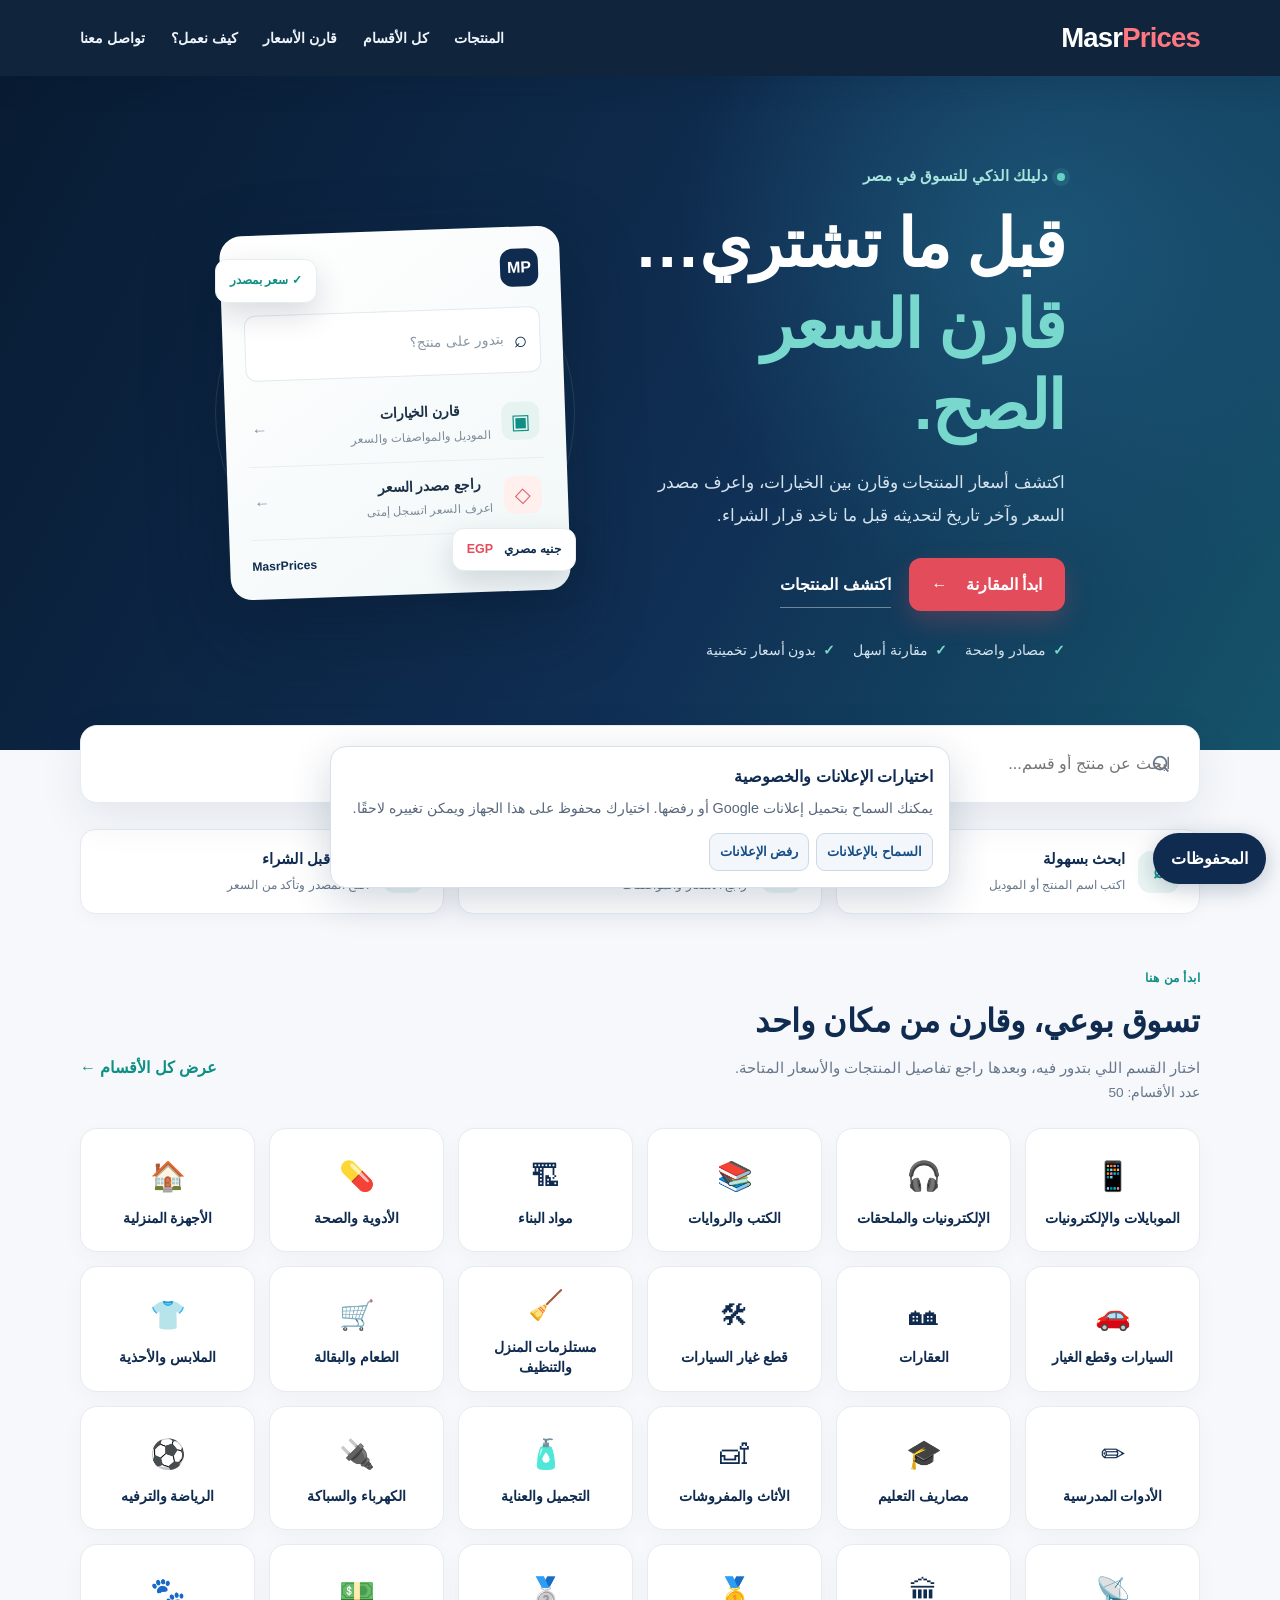
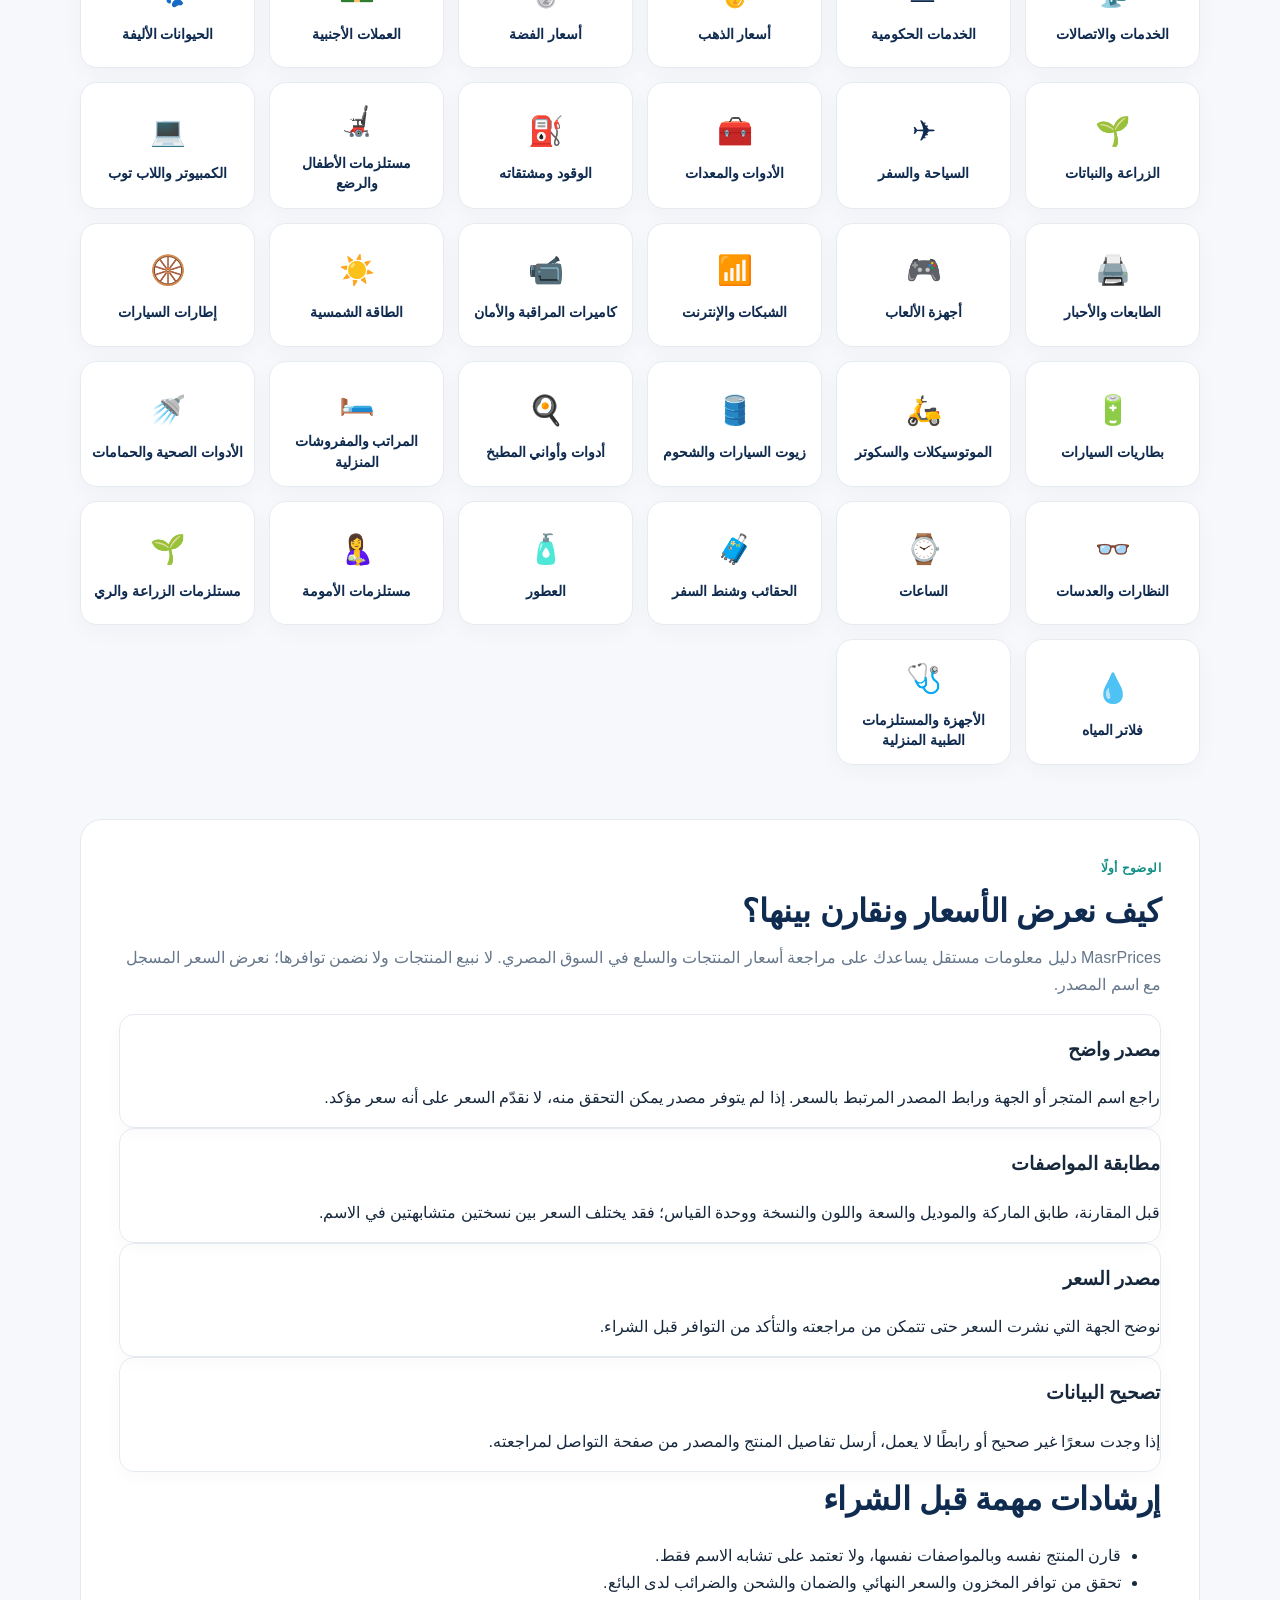
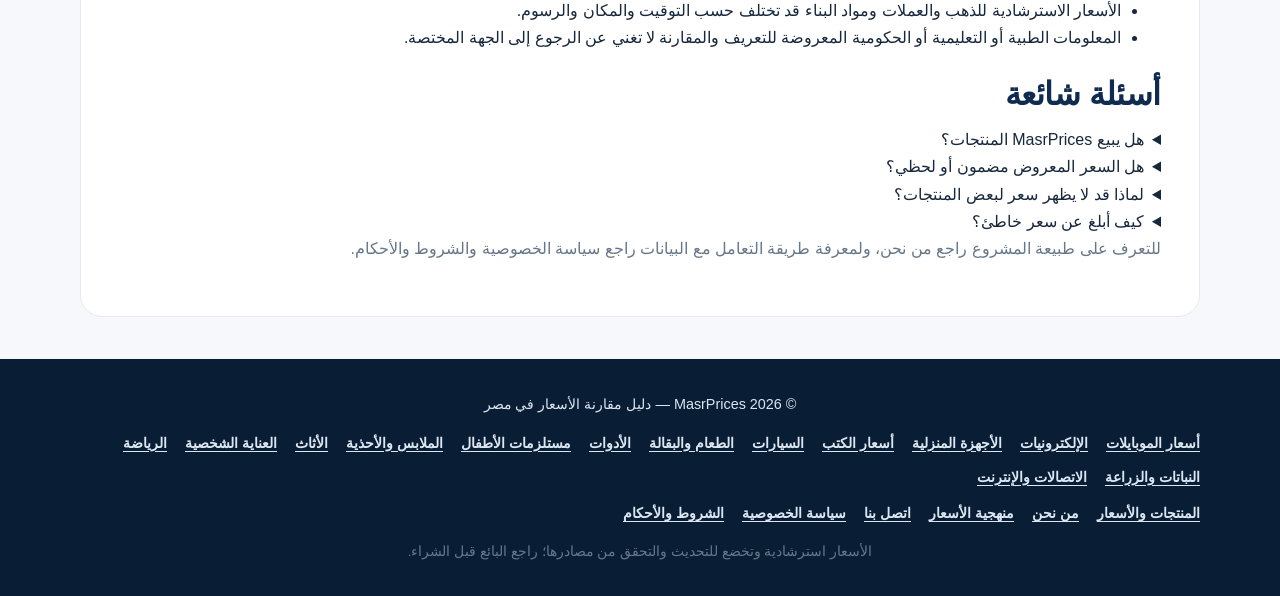
==== index.html @ ca615edb "Refresh MasrPrices homepage for product discovery and comparison" ====
<!DOCTYPE html>
<html lang="ar" dir="rtl">
<head>
  <meta charset="UTF-8">
<meta name="google-site-verification" content="B9guPI1phg8_gU8JW4ay9tpEDoH2y0Zl-VqjunvfzlI" />
  <meta name="google-site-verification" content="VyGxe58Mkri2nM6Zc0CMWuu6YwMNJ0DJ_3fz5q0rb7k" />
  <meta name="viewport" content="width=device-width, initial-scale=1.0">
  <meta name="google-adsense-account" content="ca-pub-7745184141725915">
  <meta name="theme-color" content="#102b50">
  <meta name="description" content="قارن أسعار المنتجات في مصر: الموبايلات والإلكترونيات والأجهزة المنزلية ومواد البناء والكتب والسلع. راجع السعر المسجل ومصدره وتاريخ تحديثه في MasrPrices.">
  <meta name="robots" content="index,follow,max-image-preview:large,max-snippet:-1,max-video-preview:-1">
  <meta name="application-name" content="MasrPrices">
  <meta name="twitter:card" content="summary_large_image">
  <meta property="og:type" content="website">
  <meta property="og:title" content="أسعار المنتجات في مصر ومقارنة الأسعار | MasrPrices">
  <meta property="og:description" content="قارن أسعار الموبايلات والأجهزة والسلع في مصر، وراجع مصادر الأسعار وتاريخ تحديثها.">
  <meta property="og:url" content="https://masrprices.pages.dev/">
  <meta property="og:site_name" content="MasrPrices">
  <meta property="og:image" content="https://masrprices.pages.dev/assets/social-preview.svg">
  <meta property="og:image:width" content="1200">
  <meta property="og:image:height" content="630">
  <meta property="og:image:alt" content="MasrPrices - قارن الأسعار في مصر">
  <meta name="twitter:image" content="https://masrprices.pages.dev/assets/social-preview.svg">
  <link rel="canonical" href="https://masrprices.pages.dev/">
  <title>أسعار المنتجات في مصر ومقارنة الأسعار | MasrPrices</title>
  <link rel="icon" type="image/svg+xml" href="/assets/icon.svg">
  <link rel="stylesheet" href="styles.css?v=global-currency-7">
  <link rel="manifest" href="manifest.webmanifest">
  <script type="application/ld+json">{"@context":"https://schema.org","@type":"Organization","name":"MasrPrices","url":"https://masrprices.pages.dev/","logo":"https://masrprices.pages.dev/assets/icon.svg","description":"دليل مصري مستقل لمقارنة أسعار المنتجات والسلع مع عرض مصادر الأسعار.","email":"kerolesmalak780@gmail.com","contactPoint":{"@type":"ContactPoint","contactType":"customer support","url":"https://masrprices.pages.dev/contact.html","availableLanguage":["Arabic"]}}</script>
  <script type="application/ld+json">{"@context":"https://schema.org","@type":"WebSite","name":"MasrPrices","url":"https://masrprices.pages.dev/","inLanguage":"ar-EG"}</script>

  <script type="application/ld+json">{"@context":"https://schema.org","@type":"FAQPage","mainEntity":[{"@type":"Question","name":"هل يبيع MasrPrices المنتجات؟","acceptedAnswer":{"@type":"Answer","text":"لا. MasrPrices دليل مقارنة معلوماتي مستقل، والشراء يتم لدى المتجر أو الجهة الخارجية."}},{"@type":"Question","name":"هل السعر المعروض مضمون أو لحظي؟","acceptedAnswer":{"@type":"Answer","text":"لا. السعر يعكس آخر بيانات مسجلة لدينا وقد يتغير أو ينفد المخزون؛ راجع المصدر وتأكد من البائع قبل الدفع."}},{"@type":"Question","name":"لماذا قد لا يظهر سعر لبعض المنتجات؟","acceptedAnswer":{"@type":"Answer","text":"لا نضع سعرًا تخمينيًا. قد لا يظهر السعر إذا لم يتوفر مصدر مناسب أو لم نستطع مطابقة الموديل والمواصفات بصورة موثوقة."}},{"@type":"Question","name":"كيف أبلغ عن سعر خاطئ؟","acceptedAnswer":{"@type":"Answer","text":"استخدم صفحة اتصل بنا وأرسل اسم المنتج والسعر الصحيح ورابط المصدر إن توفر."}}]}</script>
</head>
<body>
  <header class="site-header"><div class="container header-content"><a class="logo" href="/" aria-label="MasrPrices الرئيسية">Masr<span>Prices</span></a><nav aria-label="القائمة الرئيسية"><a href="/products/">المنتجات</a><a href="/catalog/">كل الأقسام</a><a href="#categories">قارن الأسعار</a><a href="#price-methodology">كيف نعمل؟</a><a href="contact.html">تواصل معنا</a></nav></div></header>

  <main>
    <section class="hero"><div class="container hero-layout"><div class="hero-copy"><p class="eyebrow"><span class="eyebrow-dot"></span> دليلك الذكي للتسوق في مصر</p><h1>قبل ما تشتري…<br><span>قارن السعر الصح.</span></h1><p>اكتشف أسعار المنتجات وقارن بين الخيارات، واعرف مصدر السعر وآخر تاريخ لتحديثه قبل ما تاخد قرار الشراء.</p><div class="hero-actions"><a class="primary-button" href="#categories">ابدأ المقارنة <span aria-hidden="true">←</span></a><a class="hero-secondary" href="/products/">اكتشف المنتجات</a></div><div class="hero-assurances"><span><i>✓</i> مصادر واضحة</span><span><i>✓</i> مقارنة أسهل</span><span><i>✓</i> بدون أسعار تخمينية</span></div></div><div class="hero-visual" aria-hidden="true"><div class="visual-orbit orbit-one"></div><div class="visual-orbit orbit-two"></div><div class="visual-main-card"><div class="visual-card-top"><span class="visual-mark">MP</span><span class="visual-live">دليل الأسعار</span></div><div class="visual-search-line"><span class="visual-search-icon">⌕</span><span>بتدور على منتج؟</span></div><div class="visual-product-row"><span class="visual-product-icon">▣</span><span><b>قارن الخيارات</b><small>الموديل والمواصفات والسعر</small></span><span class="visual-arrow">←</span></div><div class="visual-product-row"><span class="visual-product-icon alt">◇</span><span><b>راجع مصدر السعر</b><small>اعرف السعر اتسجل إمتى</small></span><span class="visual-arrow">←</span></div><div class="visual-foot"><span>قرار شراء أوضح</span><strong>MasrPrices</strong></div></div><div class="visual-floating floating-check">✓ سعر بمصدر</div><div class="visual-floating floating-egp">جنيه مصري <b>EGP</b></div></div></div></section>

    <section class="container search-section">
      <div class="search-control">
        <input id="searchInput" type="search" role="combobox" aria-autocomplete="list" aria-haspopup="listbox" aria-expanded="false" aria-controls="globalSearchResults" placeholder="ابحث عن منتج أو قسم..." aria-label="ابحث عن منتج أو قسم">
        <button id="clearSearch" type="button" hidden>مسح</button>
      </div>
    </section>

    <section class="container value-strip" aria-label="مميزات المقارنة"><article><span class="value-icon">⌕</span><div><strong>ابحث بسهولة</strong><small>اكتب اسم المنتج أو الموديل</small></div></article><article><span class="value-icon">⇄</span><div><strong>قارن بوضوح</strong><small>راجع الأسعار والمواصفات</small></div></article><article><span class="value-icon">↗</span><div><strong>تحقق قبل الشراء</strong><small>افتح المصدر وتأكد من السعر</small></div></article></section>

    <section class="container section" id="categories">
      <span id="markets" aria-hidden="true"></span>
      <div class="section-heading"><div><p class="section-kicker">ابدأ من هنا</p><h2>تسوق بوعي، وقارن من مكان واحد</h2><p>اختار القسم اللي بتدور فيه، وبعدها راجع تفاصيل المنتجات والأسعار المتاحة.</p></div><a class="text-link" href="/catalog/">عرض كل الأقسام ←</a></div>
      <p id="categoryCount" class="category-count" aria-live="polite"></p>
      <div class="category-grid" id="categoryGrid">
        <a class="category-card" href="#phoneCatalog" data-search="موبايلات إلكترونيات هواتف">&#x1F4F1; <strong>الموبايلات والإلكترونيات</strong></a>
        <a class="category-card" href="#electronicsCatalog" data-search="إلكترونيات ملحقات سماعات راوتر باور بانك كمبيوتر">&#x1F3A7; <strong>الإلكترونيات والملحقات</strong></a>
        <a class="category-card" href="#bookCatalog" data-search="كتب وروايات">&#x1F4DA; <strong>الكتب والروايات</strong></a>
        <a class="category-card" href="#constructionCatalog" data-search="حديد أسمنت طوب رمل">&#x1F3D7; <strong>مواد البناء</strong></a>
        <a class="category-card" href="#medicinesCatalog" data-search="أدوية مستلزمات طبية علاج دواء">&#x1F48A; <strong>الأدوية والصحة</strong></a>
        <a class="category-card" href="#applianceCatalog" data-search="أجهزة كهربائية منزلية">&#x1F3E0; <strong>الأجهزة المنزلية</strong></a>
        <a class="category-card" href="#carCatalog" data-search="سيارات">&#x1F697; <strong>السيارات وقطع الغيار</strong></a>
        <a class="category-card" href="#realEstateCatalog" data-search="عقارات عقار شقق شقة للبيع إيجار فيلا أرض محل مكتب">&#x1F3D8; <strong>العقارات</strong></a>
        <a class="category-card" href="#sparePartsCatalog" data-search="قطع غيار سيارات">&#x1F6E0; <strong>قطع غيار السيارات</strong></a>
        <a class="category-card" href="#householdCleaningCatalog" data-search="منظفات تنظيف المنزل الغسيل سائل أطباق مناديل أكياس قمامة فويل معطرات">&#x1F9F9; <strong>مستلزمات المنزل والتنظيف</strong></a>
        <a class="category-card" href="#groceryCatalog" data-search="طعام بقالة غذاء">&#x1F6D2; <strong>الطعام والبقالة</strong></a>
        <a class="category-card" href="#clothingCatalog" data-search="ملابس أحذية شنط">&#x1F455; <strong>الملابس والأحذية</strong></a>
        <a class="category-card" href="#stationeryCatalog" data-search="أدوات مدرسية مكتبية">&#x270F; <strong>الأدوات المدرسية</strong></a>
        <a class="category-card" href="#educationCostsCatalog" data-search="مصاريف التعليم المدارس الحكومية الخاصة لغات دولية الجامعات الكليات المعاهد الدروس الخصوصية رسوم الدراسة">&#x1F393; <strong>مصاريف التعليم</strong></a>
        <a class="category-card" href="#furnitureCatalog" data-search="أثاث مفروشات">&#x1F6CB; <strong>الأثاث والمفروشات</strong></a>
        <a class="category-card" href="#personalCareCatalog" data-search="تجميل عناية شخصية">&#x1F9F4; <strong>التجميل والعناية</strong></a>
        <a class="category-card" href="#electricalCatalog" data-search="كهرباء سباكة">&#x1F50C; <strong>الكهرباء والسباكة</strong></a>
        <a class="category-card" href="#sportsCatalog" data-search="رياضة أدوات رياضية">&#x26BD; <strong>الرياضة والترفيه</strong></a>
        <a class="category-card" href="#telecomCatalog" data-search="خدمات عامة اتصالات إنترنت">&#x1F4E1; <strong>الخدمات والاتصالات</strong></a>
        <a class="category-card" href="#servicesCatalog" data-search="خدمات حكومية إلكترونية">&#x1F3DB; <strong>الخدمات الحكومية</strong></a>
        <a class="category-card" href="#goldRatesCatalog" data-search="ذهب عيار 24 21 18">&#x1F947; <strong>أسعار الذهب</strong></a>
        <a class="category-card" href="#silverRatesCatalog" data-search="فضة">&#x1F948; <strong>أسعار الفضة</strong></a>
        <a class="category-card" href="#currencyRatesCatalog" data-search="دولار يورو عملات">&#x1F4B5; <strong>العملات الأجنبية</strong></a><a class="category-card" href="#petsCatalog" data-search="حيوانات أليفة">&#x1F43E; <strong>الحيوانات الأليفة</strong></a>
        <a class="category-card" href="#plantsCatalog" data-search="زراعة نباتات">&#x1F331; <strong>الزراعة والنباتات</strong></a>
        <a class="category-card" href="#travelCatalog" data-search="سياحة سفر">&#x2708; <strong>السياحة والسفر</strong></a>
        <a class="category-card" href="#toolsCatalog" data-search="أدوات معدات">&#x1F9F0; <strong>الأدوات والمعدات</strong></a>
        <a class="category-card" href="#fuelCatalog" data-search="وقود بنزين 80 92 95 سولار ديزل كيروسين بوتاجاز غاز طبيعي زيوت شحوم مشتقات بترولية">&#x26FD; <strong>الوقود ومشتقاته</strong></a>
        <a class="category-card" href="#babyCatalog" data-search="مستلزمات أطفال رضع حفاضات رضاعة عربات أطفال حليب أطفال ألعاب">&#x1F9BC; <strong>مستلزمات الأطفال والرضع</strong></a>
        <a class="category-card" href="#computersCatalog" data-search="الكمبيوتر واللاب توب أجهزة اللابتوب والكمبيوتر المكتبي ومكوناتها الأساسية.">💻 <strong>الكمبيوتر واللاب توب</strong></a>
        <a class="category-card" href="#printersCatalog" data-search="الطابعات والأحبار طابعات منزلية ومكتبية وأحبار ومواد طباعة متوافقة.">🖨️ <strong>الطابعات والأحبار</strong></a>
        <a class="category-card" href="#gamingCatalog" data-search="أجهزة الألعاب منصات ألعاب وأذرع تحكم وألعاب وملحقات.">🎮 <strong>أجهزة الألعاب</strong></a>
        <a class="category-card" href="#networkingCatalog" data-search="الشبكات والإنترنت أجهزة الشبكات المنزلية والمكتبية ومستلزماتها.">📶 <strong>الشبكات والإنترنت</strong></a>
        <a class="category-card" href="#securityCamerasCatalog" data-search="كاميرات المراقبة والأمان كاميرات مراقبة منزلية وتجارية وأجهزة التسجيل والحماية.">📹 <strong>كاميرات المراقبة والأمان</strong></a>
        <a class="category-card" href="#solarCatalog" data-search="الطاقة الشمسية ألواح وأنظمة طاقة شمسية ومكونات التخزين والتحكم.">☀️ <strong>الطاقة الشمسية</strong></a>
        <a class="category-card" href="#tiresCatalog" data-search="إطارات السيارات إطارات سيارات بمقاسات ومؤشرات حمولة وسرعة مختلفة.">🛞 <strong>إطارات السيارات</strong></a>
        <a class="category-card" href="#carBatteriesCatalog" data-search="بطاريات السيارات بطاريات سيارات بمقاسات وسعات وضمانات مختلفة.">🔋 <strong>بطاريات السيارات</strong></a>
        <a class="category-card" href="#motorcyclesCatalog" data-search="الموتوسيكلات والسكوتر دراجات نارية وسكوتر كهربائي وبنزين وملحقات أساسية.">🛵 <strong>الموتوسيكلات والسكوتر</strong></a>
        <a class="category-card" href="#carOilsCatalog" data-search="زيوت السيارات والشحوم زيوت محركات وناقل حركة وشحوم وسوائل تشغيل.">🛢️ <strong>زيوت السيارات والشحوم</strong></a>
        <a class="category-card" href="#kitchenwareCatalog" data-search="أدوات وأواني المطبخ أواني الطهي وأدوات التحضير والتقديم والتخزين.">🍳 <strong>أدوات وأواني المطبخ</strong></a>
        <a class="category-card" href="#mattressesCatalog" data-search="المراتب والمفروشات المنزلية مراتب وأسرة ومفروشات وأطقم ملايات وبطاطين.">🛏️ <strong>المراتب والمفروشات المنزلية</strong></a>
        <a class="category-card" href="#bathroomCatalog" data-search="الأدوات الصحية والحمامات أطقم حمامات وخلاطات وأحواض ومستلزمات السباكة.">🚿 <strong>الأدوات الصحية والحمامات</strong></a>
        <a class="category-card" href="#eyewearCatalog" data-search="النظارات والعدسات إطارات نظارات شمسية وطبية وعدسات وإكسسواراتها.">👓 <strong>النظارات والعدسات</strong></a>
        <a class="category-card" href="#watchesCatalog" data-search="الساعات ساعات يد تقليدية ورقمية وساعات ذكية وإكسسوارات.">⌚ <strong>الساعات</strong></a>
        <a class="category-card" href="#bagsCatalog" data-search="الحقائب وشنط السفر حقائب ظهر ويد وحقائب سفر ومستلزمات تنظيم.">🧳 <strong>الحقائب وشنط السفر</strong></a>
        <a class="category-card" href="#perfumesCatalog" data-search="العطور عطور رجالية وحريمي ويونيسكس وبخاخات ومعطرات.">🧴 <strong>العطور</strong></a>
        <a class="category-card" href="#maternityCatalog" data-search="مستلزمات الأمومة مستلزمات الرضاعة والعناية والراحة للأم خلال الحمل وبعد الولادة.">🤱 <strong>مستلزمات الأمومة</strong></a>
        <a class="category-card" href="#irrigationCatalog" data-search="مستلزمات الزراعة والري خراطيم وشبكات ري وتنقيط ومضخات وأدوات زراعية.">🌱 <strong>مستلزمات الزراعة والري</strong></a>
        <a class="category-card" href="#waterFiltersCatalog" data-search="فلاتر المياه فلاتر مياه منزلية ومراحل تنقية وشمعات وقطع غيار.">💧 <strong>فلاتر المياه</strong></a>
        <a class="category-card" href="#homeMedicalCatalog" data-search="الأجهزة والمستلزمات الطبية المنزلية أجهزة قياس ومتابعة منزلية ومستلزمات إسعاف أولي. لا تغني عن التشخيص الطبي.">🩺 <strong>الأجهزة والمستلزمات الطبية المنزلية</strong></a>
      </div>
      <p id="noResults" hidden>لا توجد نتائج مطابقة للبحث.</p>
    </section>

    <section class="container section" id="goldRatesCatalog" hidden>
      <h2>أسعار الذهب</h2>
      <p>قارن سعر شراء المحل منك وسعر بيعه لك لكل عيار، والسعر للجرام قبل المصنعية.</p>
      <div id="goldRates" class="market-rates" aria-live="polite">جارٍ تحميل أسعار الذهب...</div>
      <p><a href="#categories">العودة إلى الأقسام</a></p>
    </section>
    <section class="container section" id="silverRatesCatalog" hidden>
      <h2>أسعار الفضة</h2>
      <p>أسعار الفضة حسب العيار، مع توضيح سعر شراء المحل منك وسعر البيع لك للجرام.</p>
      <div id="silverRates" class="market-rates" aria-live="polite">جارٍ تحميل أسعار الفضة...</div>
      <p><a href="#categories">العودة إلى الأقسام</a></p>
    </section>
    <section class="container section" id="currencyRatesCatalog" hidden>
      <h2>أسعار العملات الأجنبية</h2>
      <p>أسعار العملات في بطاقات واضحة بالجنيه المصري لكل عملة.</p>
      <label class="currency-search-label" for="currencySearch">ابحث عن العملة بالاسم أو الرمز</label>
      <input id="currencySearch" class="currency-search-input" type="search" placeholder="مثال: الدولار أو USD أو اليورو" autocomplete="off">
      <div id="currencyCount" class="currency-count" aria-live="polite">جارٍ تحميل عدد العملات...</div>
      <div id="currencyRates" class="market-rates" aria-live="polite">جارٍ تحميل أسعار العملات...</div>
      <p><a href="#categories">العودة إلى الأقسام</a></p>
    </section>

    <section class="container section phone-catalog" id="phoneCatalog" hidden>
      <h2>كتالوج الموبايلات</h2>
      <p>اختر الشركة أو ابحث مباشرة عن الموبايل. ستجد السعر ومصدره وتاريخ رصده إن توفر.</p>
      <div id="phoneBrandPicker" class="phone-brand-picker"></div>
      <div id="phoneModelSection" class="phone-model-section" hidden>
        <div id="phoneSelectedBar" class="phone-selected-bar" hidden></div>
        <div class="phone-tools"><input id="phoneSearch" type="search" placeholder="ابحث داخل موديلات الشركة..." aria-label="البحث داخل موديلات الشركة"><select id="phoneSort" aria-label="ترتيب الموديلات"><option value="name">الاسم أبجديًا</option><option value="price">السعر الأقل أولًا</option></select></div>
        <p id="phoneResultCount" class="catalog-footnote" aria-live="polite">اختار شركة لعرض الموديلات.</p>
        <p id="phoneModelEmpty" class="phone-model-empty" hidden></p>
        <div id="phoneProducts" class="phone-grid" aria-live="polite" hidden></div>
      </div>
      <p><a class="primary-button" href="https://priceteq.com/eg/phones" target="_blank" rel="noopener noreferrer">استعراض دليل يضم مئات الموبايلات ومقارنة أسعارها في مصر</a></p>
      <p><a href="https://aramobi.com/mobile-prices-in-egypt/" target="_blank" rel="noopener noreferrer">مصدر إضافي لمتابعة أسعار وموديلات الهواتف في مصر</a></p>
      <p class="catalog-footnote">الأسعار التي لا يظهر لها مصدر موثوق لن يتم تقديرها أو اختلاقها. راجع المتجر قبل الشراء.</p>
    </section>

    <section class="container section book-catalog" id="bookCatalog" hidden>
      <div class="book-catalog-head"><div><span class="catalog-eyebrow">مكتبة MasrPrices التعليمية</span><h2>اختار كتابك بسهولة</h2><p>ابحث مباشرة، ثم اختار نوع الكتاب. للكتب التعليمية يمكنك تحديد الصف والمادة فقط.</p></div><span class="catalog-section-icon" aria-hidden="true">📚</span></div>
      <div class="book-search-main"><div class="book-search-row"><input id="bookSearch" type="search" placeholder="ابحث باسم الكتاب أو المادة أو المدرس..." aria-label="ابحث في كل الكتب"><button type="button" id="bookNovelsToggle" class="book-novels-toggle" aria-pressed="false">📖 الروايات</button></div><span>ابحث في الكتب التعليمية، أو اضغط «الروايات» لعرض الروايات والأدب فقط.</span></div>
      <div class="book-simple-tabs" role="group" aria-label="اختار نوع الكتب">
        <button type="button" class="book-simple-tab is-active" data-book-kind="all">كل الكتب</button>
        <button type="button" class="book-simple-tab" data-book-kind="school">الكتب التعليمية</button>
        <button type="button" class="book-simple-tab" data-book-kind="teacher">كتب المدرسين</button>
      </div>
      <div class="book-simple-filters" id="bookSimpleFilters" hidden>
        <label>الصف الدراسي<select id="bookGrade" aria-label="اختار الصف الدراسي"><option value="">كل الصفوف</option></select></label>
        <label>المادة<select id="bookSubject" aria-label="اختار المادة"><option value="">كل المواد</option></select></label>
      </div>
      <div class="book-results-bar"><p id="bookCount" class="catalog-footnote" aria-live="polite"></p><button type="button" id="bookReset" class="book-reset">مسح البحث</button></div>
      <div id="bookProducts" class="book-grid" aria-live="polite">جارٍ تحميل الكتب...</div>
      <button type="button" id="bookMore" class="book-more" hidden>عرض كتب أكثر</button>
      <p class="catalog-footnote">الأسعار مرتبطة بالطبعة والمتجر وتاريخ الرصد وليست تحديثًا لحظيًا. كتب الوزارة قد تكون مجانية عبر موقع الوزارة الرسمي.</p>
    </section>


    <section class="container section construction-catalog" id="constructionCatalog" hidden>
      <h2>مواد البناء</h2>
      <p>أسعار منشورة للقاهرة الكبرى مع المواصفات ووحدة القياس؛ لا تمثل عرض سعر نهائيًا للموقع.</p>
      <div class="book-tools"><input id="constructionSearch" type="search" placeholder="ابحث عن حديد أو أسمنت أو طوب..." aria-label="البحث في مواد البناء"><select id="constructionCategory" aria-label="تصفية مواد البناء"><option value="">كل المواد</option></select><select id="constructionSort" aria-label="ترتيب مواد البناء"><option value="name">الاسم أبجديًا</option><option value="price">السعر من الأقل</option></select></div>
      <p id="constructionCount" class="catalog-footnote"></p><div id="constructionProducts" class="book-grid" aria-live="polite">جارٍ تحميل الأسعار...</div>
      <p class="catalog-footnote">المصدر: <a href="https://prices.qsmind.app/en/egypt" target="_blank" rel="noopener noreferrer">نشرة أسعار مواد البناء</a>. نطاق الرصد: القاهرة الكبرى.</p>
    </section>

    <section class="container section car-catalog" id="carCatalog" hidden><h2>السيارات الجديدة</h2><p>قائمة أسعار منشورة لفئات محددة، مع توضيح مصدر السعر وتاريخ سريانه.</p><div class="book-tools"><input id="carSearch" type="search" placeholder="ابحث عن سيارة أو شركة..." aria-label="البحث في السيارات"><select id="carCategory"><option value="">كل الأنواع</option></select><select id="carSort"><option value="name">الاسم أبجديًا</option><option value="price">السعر من الأقل</option></select></div><p id="carCount" class="catalog-footnote"></p><div id="carProducts" class="book-grid" aria-live="polite">جارٍ تحميل السيارات...</div></section>

    <section class="container section appliance-catalog" id="applianceCatalog" hidden>
      <h2>الأجهزة المنزلية</h2>
      <p>أسعار منشورة لأجهزة محددة مع الماركة والموديل والمتجر؛ الأسعار ليست لحظية وقد تختلف حسب الفرع.</p>
      <div class="book-tools"><input id="applianceSearch" type="search" placeholder="ابحث عن جهاز أو ماركة أو موديل..." aria-label="البحث في الأجهزة المنزلية"><select id="applianceCategory" aria-label="تصفية الأجهزة"><option value="">كل الأجهزة</option></select><select id="applianceSort" aria-label="ترتيب الأجهزة"><option value="name">الاسم أبجديًا</option><option value="price">السعر من الأقل</option></select></div>
      <p id="applianceCount" class="catalog-footnote"></p><div id="applianceProducts" class="book-grid" aria-live="polite">جارٍ تحميل الأجهزة المنزلية...</div>
      <p class="catalog-footnote">الأسعار snapshots وقت الرصد. راجع المتجر للتأكد من السعر والمخزون ومصاريف التوصيل.</p>
    </section>

    <section class="container section grocery-catalog" id="groceryCatalog" hidden>
      <h2>البقالة والمواد الغذائية</h2>
      <p>أسعار منشورة في كارفور وقت الرصد، مع حجم العبوة؛ لا تمثل متوسط سعر كل المتاجر أو المحافظات.</p>
      <div class="book-tools"><input id="grocerySearch" type="search" placeholder="ابحث عن سلعة أو ماركة..." aria-label="البحث في البقالة"><select id="groceryCategory" aria-label="تصفية السلع"><option value="">كل السلع</option></select><select id="grocerySort" aria-label="ترتيب السلع"><option value="name">الاسم أبجديًا</option><option value="price">السعر من الأقل</option></select></div>
      <p id="groceryCount" class="catalog-footnote"></p><div id="groceryProducts" class="book-grid" aria-live="polite">جارٍ تحميل أسعار السلع...</div>
      <p class="catalog-footnote">المصدر: <a href="https://www.carrefouregypt.com/mafegy/ar/c/FEGY1700000" target="_blank" rel="noopener noreferrer">كارفور مصر – السوبر ماركت</a>. السعر قد يتغير حسب الفرع والتوافر.</p>
    </section>


    <section class="container section" id="householdCleaningCatalog" hidden>
      <h2>مستلزمات المنزل والتنظيف</h2>
      <p>200 نوعًا ومقاسًا استرشاديًا من مستلزمات التنظيف والورقيات والمطبخ. الأسعار غير معروضة إلا بعد مطابقة المنتج نفسه مع متجر ومصدر موثوق وتاريخ رصد.</p>
      <div class="book-tools"><input id="householdCleaningCatalogSearch" type="search" placeholder="ابحث عن المنتج أو النوع أو المقاس..." aria-label="البحث في مستلزمات المنزل والتنظيف"><select id="householdCleaningCatalogCategory" aria-label="تصفية مستلزمات المنزل"><option value="">كل الفئات</option></select><select id="householdCleaningCatalogSort" aria-label="ترتيب المنتجات"><option value="name">الاسم أبجديًا</option><option value="price">السعر من الأقل</option></select></div>
      <p id="householdCleaningCatalogCount" class="catalog-footnote"></p><div id="householdCleaningCatalogProducts" class="book-grid" aria-live="polite">جارٍ تحميل مستلزمات المنزل...</div>
      <p class="catalog-footnote">مصادر مراجعة الكتالوج: <a href="https://www.jumia.com.eg/ar/household-cleaning/" target="_blank" rel="noopener noreferrer">جوميا – التنظيف المنزلي</a> و<a href="https://elghazawy.com/ar/sub-category/Household-Cleaners" target="_blank" rel="noopener noreferrer">الغزاوي – المنظفات المنزلية</a>. الأسعار وتوافر المنتجات يختلفان حسب المتجر والفرع.</p>
    </section>
    <section class="container section stationery-catalog" id="stationeryCatalog" hidden>
      <h2>الأدوات المدرسية</h2>
      <p>نطاقات أسعار منشورة في السوق المصري خلال 2026؛ قد تختلف حسب الخامة والعدد والماركة ومكان البيع.</p>
      <div class="book-tools"><input id="stationerySearch" type="search" placeholder="ابحث عن كراسة أو قلم أو شنطة..." aria-label="البحث في الأدوات المدرسية"><select id="stationeryCategory" aria-label="تصفية الأدوات"><option value="">كل الأدوات</option></select><select id="stationerySort" aria-label="ترتيب الأدوات"><option value="name">الاسم أبجديًا</option><option value="price">الأقل سعرًا أولًا</option></select></div>
      <p id="stationeryCount" class="catalog-footnote"></p><div id="stationeryProducts" class="book-grid" aria-live="polite">جارٍ تحميل الأدوات المدرسية...</div>
    </section>

<section class="container section education-section" id="educationCostsCatalog" hidden>
      <h2>دليل مصاريف التعليم في مصر</h2>
      <p>تابع الرسوم الدراسية المعروفة، وافهم الفرق بين المصروفات الرسمية والمصاريف الإضافية، واحسب ميزانية أسرتك بنفسك.</p>

      <div class="education-panel">
        <h3>رسوم المدارس الحكومية — العام الدراسي 2026/2027</h3>
        <p class="catalog-footnote">القيم التالية للرسوم والاشتراكات والخدمات والأنشطة المقررة، وليست إجمالي تكلفة الطالب السنوية بكل احتياجاته.</p>
        <div class="education-table-wrap">
          <table class="education-table">
            <thead><tr><th>المرحلة / الصف</th><th>الإجمالي السنوي</th><th>القسط الأول</th><th>القسط الثاني</th></tr></thead>
            <tbody>
              <tr><td>رياض الأطفال حتى نهاية الإعدادية</td><td>320 جنيه</td><td>255 جنيه</td><td>65 جنيه</td></tr>
              <tr><td>الصف الأول الثانوي العام</td><td>545 جنيه</td><td>430 جنيه</td><td>115 جنيه</td></tr>
              <tr><td>الصفان الثاني والثالث الثانوي العام</td><td>530 جنيه</td><td>415 جنيه</td><td>115 جنيه</td></tr>
              <tr><td>الصف الأول الثانوي الفني</td><td>245 جنيه</td><td>200 جنيه</td><td>45 جنيه</td></tr>
              <tr><td>باقي صفوف الثانوي الفني</td><td>230 جنيه</td><td>185 جنيه</td><td>45 جنيه</td></tr>
            </tbody>
          </table>
        </div>
        <p class="catalog-footnote">وفق الرسوم المنشورة استنادًا إلى القرار الوزاري رقم 116 للعام 2026/2027. راجع المدرسة أو الإدارة التعليمية قبل السداد للتأكد من انطباق الفئة على الطالب.</p>
        <p><a class="book-source" href="https://www.masrawy.com/news/education-schooleducation/details/2026/6/23/3007307/%D8%A7%D9%84%D8%AA%D8%B9%D9%84%D9%8A%D9%85-%D8%AA%D8%B9%D9%84%D9%86-%D8%A7%D9%84%D8%B1%D8%B3%D9%88%D9%85-%D8%A7%D9%84%D8%AF%D8%B1%D8%A7%D8%B3%D9%8A%D8%A9-%D9%84%D8%AC%D9%85%D9%8A%D8%B9-%D8%A7%D9%84%D9%85%D8%B1%D8%A7%D8%AD%D9%84-%D8%A8%D8%A7%D9%84%D8%B9%D8%A7%D9%85-%D8%A7%D9%84%D8%AC%D8%AF%D9%8A%D8%AF2027-%D9%88%D9%85%D9%88%D8%A7%D8%B9%D9%8A%D8%AF-%D8%A7%D9%84%D8%B3%D8%AF%D8%A7%D8%AF" target="_blank" rel="noopener noreferrer">مصدر تفاصيل الرسوم والأقساط المنشورة</a></p>
      </div>

      <div class="education-panel">
        <h3>المدارس الخاصة واللغات والدولية</h3>
        <p>لا يوجد سعر واحد ينطبق على كل المدارس. المصروفات تختلف حسب المدرسة والمرحلة والصف والخدمات، لذلك لا نضع رقمًا عامًا غير موثق.</p>
        <p><a class="book-source" href="https://emis.gov.eg/" target="_blank" rel="noopener noreferrer">بوابة الخدمات الإلكترونية لوزارة التربية والتعليم</a></p>
      </div>

      <div class="education-panel">
        <h3>الجامعات الحكومية والأهلية والخاصة والتكنولوجية</h3>
        <p>المصروفات تختلف حسب الجامعة والكلية والبرنامج والفرقة الدراسية والجنسية. اعتمد على إعلان الجامعة الرسمي للعام الجامعي الحالي، ولا تعتمد على أرقام قديمة متداولة.</p>
        <p><a class="book-source" href="https://sis.gov.eg/ar/" target="_blank" rel="noopener noreferrer">بوابة الهيئة العامة للاستعلامات — أخبار وقوائم مؤسسات التعليم العالي المعتمدة</a></p>
      </div>

      <div class="education-panel">
        <h3>حاسبة ميزانية التعليم للأسرة</h3>
        <p>أدخل القيم الفعلية بالجنيه المصري. الحاسبة تعتبر الرسوم والكتب والزي والأنشطة مصروفات سنوية، والمواصلات والدروس والطعام مصروفات شهرية.</p>
        <div class="education-calculator">
          <label>عدد الطلاب
            <input id="eduStudents" type="number" min="1" max="20" step="1" value="1" inputmode="numeric">
          </label>
          <label>المصروفات الدراسية السنوية للطالب
            <input id="eduTuition" type="number" min="0" step="0.01" inputmode="decimal" placeholder="جنيه">
          </label>
          <label>رسوم التقديم / التسجيل السنوية
            <input id="eduRegistration" type="number" min="0" step="0.01" inputmode="decimal" placeholder="جنيه">
          </label>
          <label>الكتب والمراجع السنوية
            <input id="eduBooks" type="number" min="0" step="0.01" inputmode="decimal" placeholder="جنيه">
          </label>
          <label>الزي والأدوات المدرسية السنوية
            <input id="eduSupplies" type="number" min="0" step="0.01" inputmode="decimal" placeholder="جنيه">
          </label>
          <label>الأجهزة والإنترنت السنوي
            <input id="eduDevices" type="number" min="0" step="0.01" inputmode="decimal" placeholder="جنيه">
          </label>
          <label>الأنشطة والامتحانات السنوية
            <input id="eduActivities" type="number" min="0" step="0.01" inputmode="decimal" placeholder="جنيه">
          </label>
          <label>المواصلات شهريًا للطالب
            <input id="eduTransport" type="number" min="0" step="0.01" inputmode="decimal" placeholder="جنيه">
          </label>
          <label>الدروس والكورسات شهريًا للطالب
            <input id="eduLessons" type="number" min="0" step="0.01" inputmode="decimal" placeholder="جنيه">
          </label>
          <label>الطعام والمصروف اليومي شهريًا
            <input id="eduMeals" type="number" min="0" step="0.01" inputmode="decimal" placeholder="جنيه">
          </label>
          <label>مصاريف أخرى سنويًا للطالب
            <input id="eduOther" type="number" min="0" step="0.01" inputmode="decimal" placeholder="جنيه">
          </label>
          <label>عدد الأقساط التي تريد تقسيم الميزانية عليها
            <select id="eduInstallments">
              <option value="1">قسط واحد</option><option value="2" selected>قسطان</option><option value="3">3 أقساط</option><option value="4">4 أقساط</option><option value="10">10 أشهر</option><option value="12">12 شهرًا</option>
            </select>
          </label>
        </div>
        <div class="education-results" aria-live="polite">
          <div><span>التكلفة السنوية للطالب</span><strong id="eduAnnualPerStudent">0 جنيه</strong></div>
          <div><span>إجمالي ميزانية كل الطلاب سنويًا</span><strong id="eduAnnualTotal">0 جنيه</strong></div>
          <div><span>متوسط ميزانية الأسرة شهريًا</span><strong id="eduMonthlyTotal">0 جنيه</strong></div>
          <div><span>قيمة القسط الواحد للأسرة</span><strong id="eduInstallmentTotal">0 جنيه</strong></div>
        </div>
        <p class="catalog-footnote">الحاسبة تقديرية بناءً على الأرقام التي تدخلها فقط، ولا تحفظها أو ترسلها. لا تمثل عرض سعر أو فاتورة رسمية.</p>
      </div>
    </section>

    <section class="container section" id="clothingCatalog" hidden>
      <h2>الملابس والأحذية</h2><p>كتالوج للملابس والأحذية حسب النوع والماركة والمقاس. يظهر السعر فقط عند توفر رصد موثوق، وقد يختلف حسب اللون والمقاس والمخزون.</p>
      <div class="book-tools"><input id="clothingSearch" type="search" placeholder="ابحث بالاسم أو الماركة..." aria-label="البحث في الملابس والأحذية"><select id="clothingCategory" aria-label="تصفية الملابس والأحذية"><option value="">كل الفئات</option></select><select id="clothingSort" aria-label="ترتيب الملابس والأحذية"><option value="name">الاسم أبجديًا</option><option value="price">السعر من الأقل</option></select></div>
      <p id="clothingCount" class="catalog-footnote"></p><div id="clothingProducts" class="book-grid" aria-live="polite">جارٍ التحميل...</div>
    </section>

    <section class="container section" id="furnitureCatalog" hidden>
      <h2>الأثاث والمفروشات</h2><p>كتالوج للأثاث والمفروشات حسب النوع والمقاس والخامة. الأسعار غير المتحققة لا تُعرض كأنها أسعار بيع حالية.</p>
      <div class="book-tools"><input id="furnitureSearch" type="search" placeholder="ابحث بالاسم أو الماركة..." aria-label="البحث في الأثاث والمفروشات"><select id="furnitureCategory" aria-label="تصفية الأثاث والمفروشات"><option value="">كل الفئات</option></select><select id="furnitureSort" aria-label="ترتيب الأثاث والمفروشات"><option value="name">الاسم أبجديًا</option><option value="price">السعر من الأقل</option></select></div>
      <p id="furnitureCount" class="catalog-footnote"></p><div id="furnitureProducts" class="book-grid" aria-live="polite">جارٍ التحميل...</div>
    </section>

    <section class="container section" id="personalCareCatalog" hidden><h2>التجميل والعناية الشخصية</h2><p>منتجات النظافة والعناية اليومية بأسعار منشورة في كارفور مصر.</p><div class="book-tools"><input id="personalCareCatalogSearch" type="search" placeholder="ابحث بالاسم أو الماركة..." aria-label="البحث"><select id="personalCareCatalogCategory" aria-label="تصفية الفئة"><option value="">كل الفئات</option></select><select id="personalCareCatalogSort" aria-label="الترتيب"><option value="name">الاسم أبجديًا</option><option value="price">السعر من الأقل</option></select></div><p id="personalCareCatalogCount" class="catalog-footnote"></p><div id="personalCareCatalogProducts" class="book-grid" aria-live="polite">جارٍ التحميل...</div></section>

    <section class="container section" id="sportsCatalog" hidden><h2>الرياضة والترفيه</h2><p>معدات رياضية بأسعار منشورة على موقع Decathlon Egypt.</p><div class="book-tools"><input id="sportsCatalogSearch" type="search" placeholder="ابحث بالاسم أو الماركة..." aria-label="البحث"><select id="sportsCatalogCategory" aria-label="تصفية الفئة"><option value="">كل الفئات</option></select><select id="sportsCatalogSort" aria-label="الترتيب"><option value="name">الاسم أبجديًا</option><option value="price">السعر من الأقل</option></select></div><p id="sportsCatalogCount" class="catalog-footnote"></p><div id="sportsCatalogProducts" class="book-grid" aria-live="polite">جارٍ التحميل...</div></section>

<section class="container section" id="electricalCatalog" hidden><h2>الكهرباء والسباكة</h2><p>أسعار منتجات كهربائية منزلية منشورة لدى كارفور مصر. لا تنفّذ أعمال الكهرباء بنفسك؛ استعِن بفني مؤهل.</p><div class="book-tools"><input id="electricalCatalogSearch" type="search" placeholder="ابحث بالاسم أو الماركة..." aria-label="البحث"><select id="electricalCatalogCategory" aria-label="تصفية الفئة"><option value="">كل الفئات</option></select><select id="electricalCatalogSort" aria-label="الترتيب"><option value="name">الاسم أبجديًا</option><option value="price">السعر من الأقل</option></select></div><p id="electricalCatalogCount" class="catalog-footnote"></p><div id="electricalCatalogProducts" class="book-grid" aria-live="polite">جارٍ التحميل...</div></section>

<section class="container section" id="toolsCatalog" hidden><h2>الأدوات والمعدات المنزلية</h2><p>أسعار أدوات يدوية ومستلزمات قياس وتخزين من متاجر مصرية.</p><div class="book-tools"><input id="toolsCatalogSearch" type="search" placeholder="ابحث بالاسم أو الماركة..." aria-label="البحث"><select id="toolsCatalogCategory" aria-label="تصفية الفئة"><option value="">كل الفئات</option></select><select id="toolsCatalogSort" aria-label="الترتيب"><option value="name">الاسم أبجديًا</option><option value="price">السعر من الأقل</option></select></div><p id="toolsCatalogCount" class="catalog-footnote"></p><div id="toolsCatalogProducts" class="book-grid" aria-live="polite">جارٍ التحميل...</div></section>

<section class="container section" id="petsCatalog" hidden><h2>الحيوانات الأليفة ومستلزماتها</h2><p>طعام ورمل قطط وكلاب بأسعار متاجر مصرية؛ راجع الطبيب البيطري لاختيار الطعام المناسب.</p><div class="book-tools"><input id="petsCatalogSearch" type="search" placeholder="ابحث بالاسم أو الماركة..." aria-label="البحث"><select id="petsCatalogCategory" aria-label="تصفية الفئة"><option value="">كل الفئات</option></select><select id="petsCatalogSort" aria-label="الترتيب"><option value="name">الاسم أبجديًا</option><option value="price">السعر من الأقل</option></select></div><p id="petsCatalogCount" class="catalog-footnote"></p><div id="petsCatalogProducts" class="book-grid" aria-live="polite">جارٍ التحميل...</div></section>

<section class="container section" id="plantsCatalog" hidden><h2>الزراعة والنباتات</h2><p>بذور وتربة وأصص ونباتات بأسعار متاجر مصرية.</p><div class="book-tools"><input id="plantsCatalogSearch" type="search" placeholder="ابحث بالاسم أو الماركة..." aria-label="البحث"><select id="plantsCatalogCategory" aria-label="تصفية الفئة"><option value="">كل الفئات</option></select><select id="plantsCatalogSort" aria-label="الترتيب"><option value="name">الاسم أبجديًا</option><option value="price">السعر من الأقل</option></select></div><p id="plantsCatalogCount" class="catalog-footnote"></p><div id="plantsCatalogProducts" class="book-grid" aria-live="polite">جارٍ التحميل...</div></section>

<section class="container section" id="telecomCatalog" hidden><h2>الخدمات والاتصالات</h2><p>باقات إنترنت منشورة على المواقع الرسمية لشركات الاتصالات، مع توضيح السعة والسعر.</p><div class="book-tools"><input id="telecomCatalogSearch" type="search" placeholder="ابحث بالاسم أو الماركة..." aria-label="البحث"><select id="telecomCatalogCategory" aria-label="تصفية الفئة"><option value="">كل الفئات</option></select><select id="telecomCatalogSort" aria-label="الترتيب"><option value="name">الاسم أبجديًا</option><option value="price">السعر من الأقل</option></select></div><p id="telecomCatalogCount" class="catalog-footnote"></p><div id="telecomCatalogProducts" class="book-grid" aria-live="polite">جارٍ التحميل...</div></section>

<section class="container section" id="travelCatalog" hidden><h2>السياحة والسفر داخل مصر</h2><p>دليل للمتاحف والمواقع الأثرية مع رابط الحجز الرسمي؛ لا نعرض أسعار تذاكر غير مؤكدة.</p><div class="book-tools"><input id="travelCatalogSearch" type="search" placeholder="ابحث بالاسم أو الرمز..." aria-label="البحث"><select id="travelCatalogCategory" aria-label="تصفية الفئة"><option value="">كل الفئات</option></select><select id="travelCatalogSort" aria-label="الترتيب"><option value="name">الاسم أبجديًا</option><option value="price">السعر من الأقل</option></select></div><p id="travelCatalogCount" class="catalog-footnote"></p><div id="travelCatalogProducts" class="book-grid" aria-live="polite">جارٍ التحميل...</div></section>


<section class="container section" id="electronicsCatalog" hidden><h2>الإلكترونيات والملحقات</h2><p>سماعات وراوترات وباور بانك وملحقات كمبيوتر بأسعار مرصودة من متاجر مصرية.</p><div class="book-tools"><input id="electronicsCatalogSearch" type="search" placeholder="ابحث بالاسم أو الماركة..." aria-label="البحث"><select id="electronicsCatalogCategory" aria-label="تصفية الفئة"><option value="">كل الفئات</option></select><select id="electronicsCatalogSort" aria-label="الترتيب"><option value="name">الاسم أبجديًا</option><option value="price">السعر من الأقل</option></select></div><p id="electronicsCatalogCount" class="catalog-footnote"></p><div id="electronicsCatalogProducts" class="book-grid" aria-live="polite">جارٍ التحميل...</div></section>
        <section class="container section" id="sparePartsCatalog" hidden>
      <h2>قطع غيار السيارات</h2>
      <p>دليل أولي لفئات قطع الغيار. الأسعار غير منشورة أو غير متحقق منها؛ تأكد من توافق القطعة مع موديل السيارة ورقمها قبل الشراء.</p>
      <div class="phone-tools"><input id="sparePartsCatalogSearch" type="search" placeholder="ابحث عن قطعة غيار..." aria-label="البحث في قطع الغيار"><select id="sparePartsCatalogCategory" aria-label="تصفية حسب نوع القطعة"><option value="">كل الأنواع</option></select><select id="sparePartsCatalogSort" aria-label="ترتيب القطع"><option value="name">الاسم</option><option value="price">السعر</option></select></div>
      <p id="sparePartsCatalogCount" class="catalog-footnote"></p><div id="sparePartsCatalogProducts" class="phone-grid"></div>
    </section>
    <section class="container section" id="servicesCatalog" hidden>
      <h2>الخدمات العامة والحكومية</h2>
      <p>دليل روابط لخدمات منشورة على بوابة وزارة المالية. لا نعرض رسومًا إلا بعد التحقق من الجهة الرسمية.</p>
      <div class="phone-tools"><input id="servicesCatalogSearch" type="search" placeholder="ابحث عن خدمة..." aria-label="البحث في الخدمات"><select id="servicesCatalogCategory" aria-label="تصفية حسب نوع الخدمة"><option value="">كل الخدمات</option></select><select id="servicesCatalogSort" aria-label="ترتيب الخدمات"><option value="name">الاسم</option><option value="price">السعر</option></select></div>
      <p id="servicesCatalogCount" class="catalog-footnote"></p><div id="servicesCatalogProducts" class="phone-grid"></div>
    </section>
    <section class="container section" id="fuelCatalog" hidden>
      <h2>الوقود ومشتقاته</h2>
      <p>دليل للبنزين والسولار والغاز وأسطوانات البوتاجاز والزيوت والمشتقات البترولية. لا تظهر أسعار إلا بعد توثيقها من قرار رسمي أو مورد معتمد، مع تاريخ السريان ووحدة القياس.</p>
      <div class="book-tools"><input id="fuelCatalogSearch" type="search" placeholder="ابحث عن بنزين أو سولار أو زيت..." aria-label="البحث في الوقود ومشتقاته"><select id="fuelCatalogCategory" aria-label="تصفية الوقود"><option value="">كل الأنواع</option></select><select id="fuelCatalogSort" aria-label="ترتيب الوقود"><option value="name">الاسم أبجديًا</option><option value="price">السعر من الأقل</option></select></div>
      <p id="fuelCatalogCount" class="catalog-footnote"></p><div id="fuelCatalogProducts" class="book-grid" aria-live="polite">جارٍ تحميل بيانات الوقود...</div>
      <p class="catalog-footnote">للتسعير الرسمي راجع <a href="https://www.petroleum.gov.eg/" target="_blank" rel="noopener noreferrer">وزارة البترول والثروة المعدنية</a>. تختلف الأسعار حسب نوع المنتج ووحدة البيع وقرار التسعير الساري.</p>
    </section>
    <section class="container section" id="babyCatalog" hidden>
      <h2>مستلزمات الأطفال والرضع</h2>
      <p>دليل الحفاضات والرضاعة والعناية والأثاث والألعاب ومستلزمات الدراسة. قارن المقاس والعمر والسعة والخامة؛ لا نعرض سعرًا غير موثق.</p>
      <div class="book-tools"><input id="babyCatalogSearch" type="search" placeholder="ابحث عن حفاضات أو رضاعة أو عربة..." aria-label="البحث في مستلزمات الأطفال"><select id="babyCatalogCategory" aria-label="تصفية مستلزمات الأطفال"><option value="">كل الفئات</option></select><select id="babyCatalogSort" aria-label="ترتيب المستلزمات"><option value="name">الاسم أبجديًا</option><option value="price">السعر من الأقل</option></select></div>
      <p id="babyCatalogCount" class="catalog-footnote"></p><div id="babyCatalogProducts" class="book-grid" aria-live="polite">جارٍ تحميل مستلزمات الأطفال...</div>
    </section>
    <section class="container section" id="medicinesCatalog" hidden>
      <h2>دليل تعريفي للمواد الفعالة</h2>
      <p class="catalog-footnote" role="note">هذا القسم للتعريف العام فقط، وليس متجرًا أو قائمة أسعار أو بدائل علاجية. لا يعرض أسعارًا أو جرعات أو توصيات باستخدام الأدوية. لا تختَر دواءً أو تغيّر علاجًا اعتمادًا على هذا الدليل.</p>
      <div class="phone-tools"><input id="medicinesCatalogSearch" type="search" placeholder="ابحث عن اسم المادة الفعالة للتعرّف عليها..." aria-label="البحث في الدليل التعريفي"><select id="medicinesCatalogCategory" aria-label="تصفية المعلومات حسب الفئة"><option value="">كل الفئات</option></select></div>
      <p id="medicinesCatalogCount" class="catalog-footnote"></p><div id="medicinesCatalogProducts" class="phone-grid"></div>
      <p class="catalog-footnote">للمعلومات المعتمدة عن تسجيل المستحضرات، راجع <a href="https://edaegypt.gov.eg/" target="_blank" rel="noopener noreferrer">هيئة الدواء المصرية</a>. اسأل الطبيب أو الصيدلي عن أي دواء أو علاج.</p>
    </section>
    <section class="container section generic-catalog-section" id="computersCatalog" hidden>
      <div class="generic-catalog-heading"><div><span class="catalog-eyebrow">كتالوج MasrPrices</span><h2>الكمبيوتر واللاب توب</h2><p>أجهزة اللابتوب والكمبيوتر المكتبي ومكوناتها الأساسية.</p></div><span class="catalog-section-icon" aria-hidden="true">💻</span></div>
      <div class="book-tools generic-catalog-tools"><input id="computersCatalogSearch" type="search" placeholder="ابحث بالاسم أو الماركة أو المواصفات..." aria-label="البحث في الكمبيوتر واللاب توب"><select id="computersCatalogCategory" aria-label="تصفية الكمبيوتر واللاب توب"><option value="">كل الفئات</option></select><select id="computersCatalogSort" aria-label="ترتيب الكمبيوتر واللاب توب"><option value="name">الاسم أبجديًا</option><option value="price">السعر من الأقل</option></select></div>
      <div class="generic-catalog-summary"><p id="computersCatalogCount" class="catalog-footnote" aria-live="polite">جارٍ تجهيز الكتالوج...</p><span class="catalog-price-note">الأسعار غير المتاحة لا يتم تقديرها</span></div>
      <div id="computersCatalogProducts" class="book-grid generic-product-grid" aria-live="polite">جارٍ تحميل المنتجات...</div>
      <p class="catalog-footnote generic-catalog-disclaimer">قبل الشراء، طابق الماركة والموديل والمقاس والضمان، وتأكد من السعر النهائي لدى البائع.</p>
      <p><a href="#categories" class="catalog-back-link">العودة إلى الأقسام ↑</a></p>
    </section>
    <section class="container section generic-catalog-section" id="printersCatalog" hidden>
      <div class="generic-catalog-heading"><div><span class="catalog-eyebrow">كتالوج MasrPrices</span><h2>الطابعات والأحبار</h2><p>طابعات منزلية ومكتبية وأحبار ومواد طباعة متوافقة.</p></div><span class="catalog-section-icon" aria-hidden="true">🖨️</span></div>
      <div class="book-tools generic-catalog-tools"><input id="printersCatalogSearch" type="search" placeholder="ابحث بالاسم أو الماركة أو المواصفات..." aria-label="البحث في الطابعات والأحبار"><select id="printersCatalogCategory" aria-label="تصفية الطابعات والأحبار"><option value="">كل الفئات</option></select><select id="printersCatalogSort" aria-label="ترتيب الطابعات والأحبار"><option value="name">الاسم أبجديًا</option><option value="price">السعر من الأقل</option></select></div>
      <div class="generic-catalog-summary"><p id="printersCatalogCount" class="catalog-footnote" aria-live="polite">جارٍ تجهيز الكتالوج...</p><span class="catalog-price-note">الأسعار غير المتاحة لا يتم تقديرها</span></div>
      <div id="printersCatalogProducts" class="book-grid generic-product-grid" aria-live="polite">جارٍ تحميل المنتجات...</div>
      <p class="catalog-footnote generic-catalog-disclaimer">قبل الشراء، طابق الماركة والموديل والمقاس والضمان، وتأكد من السعر النهائي لدى البائع.</p>
      <p><a href="#categories" class="catalog-back-link">العودة إلى الأقسام ↑</a></p>
    </section>
    <section class="container section generic-catalog-section" id="gamingCatalog" hidden>
      <div class="generic-catalog-heading"><div><span class="catalog-eyebrow">كتالوج MasrPrices</span><h2>أجهزة الألعاب</h2><p>منصات ألعاب وأذرع تحكم وألعاب وملحقات.</p></div><span class="catalog-section-icon" aria-hidden="true">🎮</span></div>
      <div class="book-tools generic-catalog-tools"><input id="gamingCatalogSearch" type="search" placeholder="ابحث بالاسم أو الماركة أو المواصفات..." aria-label="البحث في أجهزة الألعاب"><select id="gamingCatalogCategory" aria-label="تصفية أجهزة الألعاب"><option value="">كل الفئات</option></select><select id="gamingCatalogSort" aria-label="ترتيب أجهزة الألعاب"><option value="name">الاسم أبجديًا</option><option value="price">السعر من الأقل</option></select></div>
      <div class="generic-catalog-summary"><p id="gamingCatalogCount" class="catalog-footnote" aria-live="polite">جارٍ تجهيز الكتالوج...</p><span class="catalog-price-note">الأسعار غير المتاحة لا يتم تقديرها</span></div>
      <div id="gamingCatalogProducts" class="book-grid generic-product-grid" aria-live="polite">جارٍ تحميل المنتجات...</div>
      <p class="catalog-footnote generic-catalog-disclaimer">قبل الشراء، طابق الماركة والموديل والمقاس والضمان، وتأكد من السعر النهائي لدى البائع.</p>
      <p><a href="#categories" class="catalog-back-link">العودة إلى الأقسام ↑</a></p>
    </section>
    <section class="container section generic-catalog-section" id="networkingCatalog" hidden>
      <div class="generic-catalog-heading"><div><span class="catalog-eyebrow">كتالوج MasrPrices</span><h2>الشبكات والإنترنت</h2><p>أجهزة الشبكات المنزلية والمكتبية ومستلزماتها.</p></div><span class="catalog-section-icon" aria-hidden="true">📶</span></div>
      <div class="book-tools generic-catalog-tools"><input id="networkingCatalogSearch" type="search" placeholder="ابحث بالاسم أو الماركة أو المواصفات..." aria-label="البحث في الشبكات والإنترنت"><select id="networkingCatalogCategory" aria-label="تصفية الشبكات والإنترنت"><option value="">كل الفئات</option></select><select id="networkingCatalogSort" aria-label="ترتيب الشبكات والإنترنت"><option value="name">الاسم أبجديًا</option><option value="price">السعر من الأقل</option></select></div>
      <div class="generic-catalog-summary"><p id="networkingCatalogCount" class="catalog-footnote" aria-live="polite">جارٍ تجهيز الكتالوج...</p><span class="catalog-price-note">الأسعار غير المتاحة لا يتم تقديرها</span></div>
      <div id="networkingCatalogProducts" class="book-grid generic-product-grid" aria-live="polite">جارٍ تحميل المنتجات...</div>
      <p class="catalog-footnote generic-catalog-disclaimer">قبل الشراء، طابق الماركة والموديل والمقاس والضمان، وتأكد من السعر النهائي لدى البائع.</p>
      <p><a href="#categories" class="catalog-back-link">العودة إلى الأقسام ↑</a></p>
    </section>
    <section class="container section generic-catalog-section" id="securityCamerasCatalog" hidden>
      <div class="generic-catalog-heading"><div><span class="catalog-eyebrow">كتالوج MasrPrices</span><h2>كاميرات المراقبة والأمان</h2><p>كاميرات مراقبة منزلية وتجارية وأجهزة التسجيل والحماية.</p></div><span class="catalog-section-icon" aria-hidden="true">📹</span></div>
      <div class="book-tools generic-catalog-tools"><input id="securityCamerasCatalogSearch" type="search" placeholder="ابحث بالاسم أو الماركة أو المواصفات..." aria-label="البحث في كاميرات المراقبة والأمان"><select id="securityCamerasCatalogCategory" aria-label="تصفية كاميرات المراقبة والأمان"><option value="">كل الفئات</option></select><select id="securityCamerasCatalogSort" aria-label="ترتيب كاميرات المراقبة والأمان"><option value="name">الاسم أبجديًا</option><option value="price">السعر من الأقل</option></select></div>
      <div class="generic-catalog-summary"><p id="securityCamerasCatalogCount" class="catalog-footnote" aria-live="polite">جارٍ تجهيز الكتالوج...</p><span class="catalog-price-note">الأسعار غير المتاحة لا يتم تقديرها</span></div>
      <div id="securityCamerasCatalogProducts" class="book-grid generic-product-grid" aria-live="polite">جارٍ تحميل المنتجات...</div>
      <p class="catalog-footnote generic-catalog-disclaimer">قبل الشراء، طابق الماركة والموديل والمقاس والضمان، وتأكد من السعر النهائي لدى البائع.</p>
      <p><a href="#categories" class="catalog-back-link">العودة إلى الأقسام ↑</a></p>
    </section>
    <section class="container section generic-catalog-section" id="solarCatalog" hidden>
      <div class="generic-catalog-heading"><div><span class="catalog-eyebrow">كتالوج MasrPrices</span><h2>الطاقة الشمسية</h2><p>ألواح وأنظمة طاقة شمسية ومكونات التخزين والتحكم.</p></div><span class="catalog-section-icon" aria-hidden="true">☀️</span></div>
      <div class="book-tools generic-catalog-tools"><input id="solarCatalogSearch" type="search" placeholder="ابحث بالاسم أو الماركة أو المواصفات..." aria-label="البحث في الطاقة الشمسية"><select id="solarCatalogCategory" aria-label="تصفية الطاقة الشمسية"><option value="">كل الفئات</option></select><select id="solarCatalogSort" aria-label="ترتيب الطاقة الشمسية"><option value="name">الاسم أبجديًا</option><option value="price">السعر من الأقل</option></select></div>
      <div class="generic-catalog-summary"><p id="solarCatalogCount" class="catalog-footnote" aria-live="polite">جارٍ تجهيز الكتالوج...</p><span class="catalog-price-note">الأسعار غير المتاحة لا يتم تقديرها</span></div>
      <div id="solarCatalogProducts" class="book-grid generic-product-grid" aria-live="polite">جارٍ تحميل المنتجات...</div>
      <p class="catalog-footnote generic-catalog-disclaimer">قبل الشراء، طابق الماركة والموديل والمقاس والضمان، وتأكد من السعر النهائي لدى البائع.</p>
      <p><a href="#categories" class="catalog-back-link">العودة إلى الأقسام ↑</a></p>
    </section>
    <section class="container section generic-catalog-section" id="tiresCatalog" hidden>
      <div class="generic-catalog-heading"><div><span class="catalog-eyebrow">كتالوج MasrPrices</span><h2>إطارات السيارات</h2><p>إطارات سيارات بمقاسات ومؤشرات حمولة وسرعة مختلفة.</p></div><span class="catalog-section-icon" aria-hidden="true">🛞</span></div>
      <div class="book-tools generic-catalog-tools"><input id="tiresCatalogSearch" type="search" placeholder="ابحث بالاسم أو الماركة أو المواصفات..." aria-label="البحث في إطارات السيارات"><select id="tiresCatalogCategory" aria-label="تصفية إطارات السيارات"><option value="">كل الفئات</option></select><select id="tiresCatalogSort" aria-label="ترتيب إطارات السيارات"><option value="name">الاسم أبجديًا</option><option value="price">السعر من الأقل</option></select></div>
      <div class="generic-catalog-summary"><p id="tiresCatalogCount" class="catalog-footnote" aria-live="polite">جارٍ تجهيز الكتالوج...</p><span class="catalog-price-note">الأسعار غير المتاحة لا يتم تقديرها</span></div>
      <div id="tiresCatalogProducts" class="book-grid generic-product-grid" aria-live="polite">جارٍ تحميل المنتجات...</div>
      <p class="catalog-footnote generic-catalog-disclaimer">قبل الشراء، طابق الماركة والموديل والمقاس والضمان، وتأكد من السعر النهائي لدى البائع.</p>
      <p><a href="#categories" class="catalog-back-link">العودة إلى الأقسام ↑</a></p>
    </section>
    <section class="container section generic-catalog-section" id="carBatteriesCatalog" hidden>
      <div class="generic-catalog-heading"><div><span class="catalog-eyebrow">كتالوج MasrPrices</span><h2>بطاريات السيارات</h2><p>بطاريات سيارات بمقاسات وسعات وضمانات مختلفة.</p></div><span class="catalog-section-icon" aria-hidden="true">🔋</span></div>
      <div class="book-tools generic-catalog-tools"><input id="carBatteriesCatalogSearch" type="search" placeholder="ابحث بالاسم أو الماركة أو المواصفات..." aria-label="البحث في بطاريات السيارات"><select id="carBatteriesCatalogCategory" aria-label="تصفية بطاريات السيارات"><option value="">كل الفئات</option></select><select id="carBatteriesCatalogSort" aria-label="ترتيب بطاريات السيارات"><option value="name">الاسم أبجديًا</option><option value="price">السعر من الأقل</option></select></div>
      <div class="generic-catalog-summary"><p id="carBatteriesCatalogCount" class="catalog-footnote" aria-live="polite">جارٍ تجهيز الكتالوج...</p><span class="catalog-price-note">الأسعار غير المتاحة لا يتم تقديرها</span></div>
      <div id="carBatteriesCatalogProducts" class="book-grid generic-product-grid" aria-live="polite">جارٍ تحميل المنتجات...</div>
      <p class="catalog-footnote generic-catalog-disclaimer">قبل الشراء، طابق الماركة والموديل والمقاس والضمان، وتأكد من السعر النهائي لدى البائع.</p>
      <p><a href="#categories" class="catalog-back-link">العودة إلى الأقسام ↑</a></p>
    </section>
    <section class="container section generic-catalog-section" id="motorcyclesCatalog" hidden>
      <div class="generic-catalog-heading"><div><span class="catalog-eyebrow">كتالوج MasrPrices</span><h2>الموتوسيكلات والسكوتر</h2><p>دراجات نارية وسكوتر كهربائي وبنزين وملحقات أساسية.</p></div><span class="catalog-section-icon" aria-hidden="true">🛵</span></div>
      <div class="book-tools generic-catalog-tools"><input id="motorcyclesCatalogSearch" type="search" placeholder="ابحث بالاسم أو الماركة أو المواصفات..." aria-label="البحث في الموتوسيكلات والسكوتر"><select id="motorcyclesCatalogCategory" aria-label="تصفية الموتوسيكلات والسكوتر"><option value="">كل الفئات</option></select><select id="motorcyclesCatalogSort" aria-label="ترتيب الموتوسيكلات والسكوتر"><option value="name">الاسم أبجديًا</option><option value="price">السعر من الأقل</option></select></div>
      <div class="generic-catalog-summary"><p id="motorcyclesCatalogCount" class="catalog-footnote" aria-live="polite">جارٍ تجهيز الكتالوج...</p><span class="catalog-price-note">الأسعار غير المتاحة لا يتم تقديرها</span></div>
      <div id="motorcyclesCatalogProducts" class="book-grid generic-product-grid" aria-live="polite">جارٍ تحميل المنتجات...</div>
      <p class="catalog-footnote generic-catalog-disclaimer">قبل الشراء، طابق الماركة والموديل والمقاس والضمان، وتأكد من السعر النهائي لدى البائع.</p>
      <p><a href="#categories" class="catalog-back-link">العودة إلى الأقسام ↑</a></p>
    </section>
    <section class="container section generic-catalog-section" id="carOilsCatalog" hidden>
      <div class="generic-catalog-heading"><div><span class="catalog-eyebrow">كتالوج MasrPrices</span><h2>زيوت السيارات والشحوم</h2><p>زيوت محركات وناقل حركة وشحوم وسوائل تشغيل.</p></div><span class="catalog-section-icon" aria-hidden="true">🛢️</span></div>
      <div class="book-tools generic-catalog-tools"><input id="carOilsCatalogSearch" type="search" placeholder="ابحث بالاسم أو الماركة أو المواصفات..." aria-label="البحث في زيوت السيارات والشحوم"><select id="carOilsCatalogCategory" aria-label="تصفية زيوت السيارات والشحوم"><option value="">كل الفئات</option></select><select id="carOilsCatalogSort" aria-label="ترتيب زيوت السيارات والشحوم"><option value="name">الاسم أبجديًا</option><option value="price">السعر من الأقل</option></select></div>
      <div class="generic-catalog-summary"><p id="carOilsCatalogCount" class="catalog-footnote" aria-live="polite">جارٍ تجهيز الكتالوج...</p><span class="catalog-price-note">الأسعار غير المتاحة لا يتم تقديرها</span></div>
      <div id="carOilsCatalogProducts" class="book-grid generic-product-grid" aria-live="polite">جارٍ تحميل المنتجات...</div>
      <p class="catalog-footnote generic-catalog-disclaimer">قبل الشراء، طابق الماركة والموديل والمقاس والضمان، وتأكد من السعر النهائي لدى البائع.</p>
      <p><a href="#categories" class="catalog-back-link">العودة إلى الأقسام ↑</a></p>
    </section>
    <section class="container section generic-catalog-section" id="kitchenwareCatalog" hidden>
      <div class="generic-catalog-heading"><div><span class="catalog-eyebrow">كتالوج MasrPrices</span><h2>أدوات وأواني المطبخ</h2><p>أواني الطهي وأدوات التحضير والتقديم والتخزين.</p></div><span class="catalog-section-icon" aria-hidden="true">🍳</span></div>
      <div class="book-tools generic-catalog-tools"><input id="kitchenwareCatalogSearch" type="search" placeholder="ابحث بالاسم أو الماركة أو المواصفات..." aria-label="البحث في أدوات وأواني المطبخ"><select id="kitchenwareCatalogCategory" aria-label="تصفية أدوات وأواني المطبخ"><option value="">كل الفئات</option></select><select id="kitchenwareCatalogSort" aria-label="ترتيب أدوات وأواني المطبخ"><option value="name">الاسم أبجديًا</option><option value="price">السعر من الأقل</option></select></div>
      <div class="generic-catalog-summary"><p id="kitchenwareCatalogCount" class="catalog-footnote" aria-live="polite">جارٍ تجهيز الكتالوج...</p><span class="catalog-price-note">الأسعار غير المتاحة لا يتم تقديرها</span></div>
      <div id="kitchenwareCatalogProducts" class="book-grid generic-product-grid" aria-live="polite">جارٍ تحميل المنتجات...</div>
      <p class="catalog-footnote generic-catalog-disclaimer">قبل الشراء، طابق الماركة والموديل والمقاس والضمان، وتأكد من السعر النهائي لدى البائع.</p>
      <p><a href="#categories" class="catalog-back-link">العودة إلى الأقسام ↑</a></p>
    </section>
    <section class="container section generic-catalog-section" id="mattressesCatalog" hidden>
      <div class="generic-catalog-heading"><div><span class="catalog-eyebrow">كتالوج MasrPrices</span><h2>المراتب والمفروشات المنزلية</h2><p>مراتب وأسرة ومفروشات وأطقم ملايات وبطاطين.</p></div><span class="catalog-section-icon" aria-hidden="true">🛏️</span></div>
      <div class="book-tools generic-catalog-tools"><input id="mattressesCatalogSearch" type="search" placeholder="ابحث بالاسم أو الماركة أو المواصفات..." aria-label="البحث في المراتب والمفروشات المنزلية"><select id="mattressesCatalogCategory" aria-label="تصفية المراتب والمفروشات المنزلية"><option value="">كل الفئات</option></select><select id="mattressesCatalogSort" aria-label="ترتيب المراتب والمفروشات المنزلية"><option value="name">الاسم أبجديًا</option><option value="price">السعر من الأقل</option></select></div>
      <div class="generic-catalog-summary"><p id="mattressesCatalogCount" class="catalog-footnote" aria-live="polite">جارٍ تجهيز الكتالوج...</p><span class="catalog-price-note">الأسعار غير المتاحة لا يتم تقديرها</span></div>
      <div id="mattressesCatalogProducts" class="book-grid generic-product-grid" aria-live="polite">جارٍ تحميل المنتجات...</div>
      <p class="catalog-footnote generic-catalog-disclaimer">قبل الشراء، طابق الماركة والموديل والمقاس والضمان، وتأكد من السعر النهائي لدى البائع.</p>
      <p><a href="#categories" class="catalog-back-link">العودة إلى الأقسام ↑</a></p>
    </section>
    <section class="container section generic-catalog-section" id="bathroomCatalog" hidden>
      <div class="generic-catalog-heading"><div><span class="catalog-eyebrow">كتالوج MasrPrices</span><h2>الأدوات الصحية والحمامات</h2><p>أطقم حمامات وخلاطات وأحواض ومستلزمات السباكة.</p></div><span class="catalog-section-icon" aria-hidden="true">🚿</span></div>
      <div class="book-tools generic-catalog-tools"><input id="bathroomCatalogSearch" type="search" placeholder="ابحث بالاسم أو الماركة أو المواصفات..." aria-label="البحث في الأدوات الصحية والحمامات"><select id="bathroomCatalogCategory" aria-label="تصفية الأدوات الصحية والحمامات"><option value="">كل الفئات</option></select><select id="bathroomCatalogSort" aria-label="ترتيب الأدوات الصحية والحمامات"><option value="name">الاسم أبجديًا</option><option value="price">السعر من الأقل</option></select></div>
      <div class="generic-catalog-summary"><p id="bathroomCatalogCount" class="catalog-footnote" aria-live="polite">جارٍ تجهيز الكتالوج...</p><span class="catalog-price-note">الأسعار غير المتاحة لا يتم تقديرها</span></div>
      <div id="bathroomCatalogProducts" class="book-grid generic-product-grid" aria-live="polite">جارٍ تحميل المنتجات...</div>
      <p class="catalog-footnote generic-catalog-disclaimer">قبل الشراء، طابق الماركة والموديل والمقاس والضمان، وتأكد من السعر النهائي لدى البائع.</p>
      <p><a href="#categories" class="catalog-back-link">العودة إلى الأقسام ↑</a></p>
    </section>
    <section class="container section generic-catalog-section" id="eyewearCatalog" hidden>
      <div class="generic-catalog-heading"><div><span class="catalog-eyebrow">كتالوج MasrPrices</span><h2>النظارات والعدسات</h2><p>إطارات نظارات شمسية وطبية وعدسات وإكسسواراتها.</p></div><span class="catalog-section-icon" aria-hidden="true">👓</span></div>
      <div class="book-tools generic-catalog-tools"><input id="eyewearCatalogSearch" type="search" placeholder="ابحث بالاسم أو الماركة أو المواصفات..." aria-label="البحث في النظارات والعدسات"><select id="eyewearCatalogCategory" aria-label="تصفية النظارات والعدسات"><option value="">كل الفئات</option></select><select id="eyewearCatalogSort" aria-label="ترتيب النظارات والعدسات"><option value="name">الاسم أبجديًا</option><option value="price">السعر من الأقل</option></select></div>
      <div class="generic-catalog-summary"><p id="eyewearCatalogCount" class="catalog-footnote" aria-live="polite">جارٍ تجهيز الكتالوج...</p><span class="catalog-price-note">الأسعار غير المتاحة لا يتم تقديرها</span></div>
      <div id="eyewearCatalogProducts" class="book-grid generic-product-grid" aria-live="polite">جارٍ تحميل المنتجات...</div>
      <p class="catalog-footnote generic-catalog-disclaimer">قبل الشراء، طابق الماركة والموديل والمقاس والضمان، وتأكد من السعر النهائي لدى البائع.</p>
      <p><a href="#categories" class="catalog-back-link">العودة إلى الأقسام ↑</a></p>
    </section>
    <section class="container section generic-catalog-section" id="watchesCatalog" hidden>
      <div class="generic-catalog-heading"><div><span class="catalog-eyebrow">كتالوج MasrPrices</span><h2>الساعات</h2><p>ساعات يد تقليدية ورقمية وساعات ذكية وإكسسوارات.</p></div><span class="catalog-section-icon" aria-hidden="true">⌚</span></div>
      <div class="book-tools generic-catalog-tools"><input id="watchesCatalogSearch" type="search" placeholder="ابحث بالاسم أو الماركة أو المواصفات..." aria-label="البحث في الساعات"><select id="watchesCatalogCategory" aria-label="تصفية الساعات"><option value="">كل الفئات</option></select><select id="watchesCatalogSort" aria-label="ترتيب الساعات"><option value="name">الاسم أبجديًا</option><option value="price">السعر من الأقل</option></select></div>
      <div class="generic-catalog-summary"><p id="watchesCatalogCount" class="catalog-footnote" aria-live="polite">جارٍ تجهيز الكتالوج...</p><span class="catalog-price-note">الأسعار غير المتاحة لا يتم تقديرها</span></div>
      <div id="watchesCatalogProducts" class="book-grid generic-product-grid" aria-live="polite">جارٍ تحميل المنتجات...</div>
      <p class="catalog-footnote generic-catalog-disclaimer">قبل الشراء، طابق الماركة والموديل والمقاس والضمان، وتأكد من السعر النهائي لدى البائع.</p>
      <p><a href="#categories" class="catalog-back-link">العودة إلى الأقسام ↑</a></p>
    </section>
    <section class="container section generic-catalog-section" id="bagsCatalog" hidden>
      <div class="generic-catalog-heading"><div><span class="catalog-eyebrow">كتالوج MasrPrices</span><h2>الحقائب وشنط السفر</h2><p>حقائب ظهر ويد وحقائب سفر ومستلزمات تنظيم.</p></div><span class="catalog-section-icon" aria-hidden="true">🧳</span></div>
      <div class="book-tools generic-catalog-tools"><input id="bagsCatalogSearch" type="search" placeholder="ابحث بالاسم أو الماركة أو المواصفات..." aria-label="البحث في الحقائب وشنط السفر"><select id="bagsCatalogCategory" aria-label="تصفية الحقائب وشنط السفر"><option value="">كل الفئات</option></select><select id="bagsCatalogSort" aria-label="ترتيب الحقائب وشنط السفر"><option value="name">الاسم أبجديًا</option><option value="price">السعر من الأقل</option></select></div>
      <div class="generic-catalog-summary"><p id="bagsCatalogCount" class="catalog-footnote" aria-live="polite">جارٍ تجهيز الكتالوج...</p><span class="catalog-price-note">الأسعار غير المتاحة لا يتم تقديرها</span></div>
      <div id="bagsCatalogProducts" class="book-grid generic-product-grid" aria-live="polite">جارٍ تحميل المنتجات...</div>
      <p class="catalog-footnote generic-catalog-disclaimer">قبل الشراء، طابق الماركة والموديل والمقاس والضمان، وتأكد من السعر النهائي لدى البائع.</p>
      <p><a href="#categories" class="catalog-back-link">العودة إلى الأقسام ↑</a></p>
    </section>
    <section class="container section generic-catalog-section" id="perfumesCatalog" hidden>
      <div class="generic-catalog-heading"><div><span class="catalog-eyebrow">كتالوج MasrPrices</span><h2>العطور</h2><p>عطور رجالية وحريمي ويونيسكس وبخاخات ومعطرات.</p></div><span class="catalog-section-icon" aria-hidden="true">🧴</span></div>
      <div class="book-tools generic-catalog-tools"><input id="perfumesCatalogSearch" type="search" placeholder="ابحث بالاسم أو الماركة أو المواصفات..." aria-label="البحث في العطور"><select id="perfumesCatalogCategory" aria-label="تصفية العطور"><option value="">كل الفئات</option></select><select id="perfumesCatalogSort" aria-label="ترتيب العطور"><option value="name">الاسم أبجديًا</option><option value="price">السعر من الأقل</option></select></div>
      <div class="generic-catalog-summary"><p id="perfumesCatalogCount" class="catalog-footnote" aria-live="polite">جارٍ تجهيز الكتالوج...</p><span class="catalog-price-note">الأسعار غير المتاحة لا يتم تقديرها</span></div>
      <div id="perfumesCatalogProducts" class="book-grid generic-product-grid" aria-live="polite">جارٍ تحميل المنتجات...</div>
      <p class="catalog-footnote generic-catalog-disclaimer">قبل الشراء، طابق الماركة والموديل والمقاس والضمان، وتأكد من السعر النهائي لدى البائع.</p>
      <p><a href="#categories" class="catalog-back-link">العودة إلى الأقسام ↑</a></p>
    </section>
    <section class="container section generic-catalog-section" id="maternityCatalog" hidden>
      <div class="generic-catalog-heading"><div><span class="catalog-eyebrow">كتالوج MasrPrices</span><h2>مستلزمات الأمومة</h2><p>مستلزمات الرضاعة والعناية والراحة للأم خلال الحمل وبعد الولادة.</p></div><span class="catalog-section-icon" aria-hidden="true">🤱</span></div>
      <div class="book-tools generic-catalog-tools"><input id="maternityCatalogSearch" type="search" placeholder="ابحث بالاسم أو الماركة أو المواصفات..." aria-label="البحث في مستلزمات الأمومة"><select id="maternityCatalogCategory" aria-label="تصفية مستلزمات الأمومة"><option value="">كل الفئات</option></select><select id="maternityCatalogSort" aria-label="ترتيب مستلزمات الأمومة"><option value="name">الاسم أبجديًا</option><option value="price">السعر من الأقل</option></select></div>
      <div class="generic-catalog-summary"><p id="maternityCatalogCount" class="catalog-footnote" aria-live="polite">جارٍ تجهيز الكتالوج...</p><span class="catalog-price-note">الأسعار غير المتاحة لا يتم تقديرها</span></div>
      <div id="maternityCatalogProducts" class="book-grid generic-product-grid" aria-live="polite">جارٍ تحميل المنتجات...</div>
      <p class="catalog-footnote generic-catalog-disclaimer">قبل الشراء، طابق الماركة والموديل والمقاس والضمان، وتأكد من السعر النهائي لدى البائع.</p>
      <p><a href="#categories" class="catalog-back-link">العودة إلى الأقسام ↑</a></p>
    </section>
    <section class="container section generic-catalog-section" id="irrigationCatalog" hidden>
      <div class="generic-catalog-heading"><div><span class="catalog-eyebrow">كتالوج MasrPrices</span><h2>مستلزمات الزراعة والري</h2><p>خراطيم وشبكات ري وتنقيط ومضخات وأدوات زراعية.</p></div><span class="catalog-section-icon" aria-hidden="true">🌱</span></div>
      <div class="book-tools generic-catalog-tools"><input id="irrigationCatalogSearch" type="search" placeholder="ابحث بالاسم أو الماركة أو المواصفات..." aria-label="البحث في مستلزمات الزراعة والري"><select id="irrigationCatalogCategory" aria-label="تصفية مستلزمات الزراعة والري"><option value="">كل الفئات</option></select><select id="irrigationCatalogSort" aria-label="ترتيب مستلزمات الزراعة والري"><option value="name">الاسم أبجديًا</option><option value="price">السعر من الأقل</option></select></div>
      <div class="generic-catalog-summary"><p id="irrigationCatalogCount" class="catalog-footnote" aria-live="polite">جارٍ تجهيز الكتالوج...</p><span class="catalog-price-note">الأسعار غير المتاحة لا يتم تقديرها</span></div>
      <div id="irrigationCatalogProducts" class="book-grid generic-product-grid" aria-live="polite">جارٍ تحميل المنتجات...</div>
      <p class="catalog-footnote generic-catalog-disclaimer">قبل الشراء، طابق الماركة والموديل والمقاس والضمان، وتأكد من السعر النهائي لدى البائع.</p>
      <p><a href="#categories" class="catalog-back-link">العودة إلى الأقسام ↑</a></p>
    </section>
    <section class="container section generic-catalog-section" id="waterFiltersCatalog" hidden>
      <div class="generic-catalog-heading"><div><span class="catalog-eyebrow">كتالوج MasrPrices</span><h2>فلاتر المياه</h2><p>فلاتر مياه منزلية ومراحل تنقية وشمعات وقطع غيار.</p></div><span class="catalog-section-icon" aria-hidden="true">💧</span></div>
      <div class="book-tools generic-catalog-tools"><input id="waterFiltersCatalogSearch" type="search" placeholder="ابحث بالاسم أو الماركة أو المواصفات..." aria-label="البحث في فلاتر المياه"><select id="waterFiltersCatalogCategory" aria-label="تصفية فلاتر المياه"><option value="">كل الفئات</option></select><select id="waterFiltersCatalogSort" aria-label="ترتيب فلاتر المياه"><option value="name">الاسم أبجديًا</option><option value="price">السعر من الأقل</option></select></div>
      <div class="generic-catalog-summary"><p id="waterFiltersCatalogCount" class="catalog-footnote" aria-live="polite">جارٍ تجهيز الكتالوج...</p><span class="catalog-price-note">الأسعار غير المتاحة لا يتم تقديرها</span></div>
      <div id="waterFiltersCatalogProducts" class="book-grid generic-product-grid" aria-live="polite">جارٍ تحميل المنتجات...</div>
      <p class="catalog-footnote generic-catalog-disclaimer">قبل الشراء، طابق الماركة والموديل والمقاس والضمان، وتأكد من السعر النهائي لدى البائع.</p>
      <p><a href="#categories" class="catalog-back-link">العودة إلى الأقسام ↑</a></p>
    </section>
    <section class="container section generic-catalog-section" id="homeMedicalCatalog" hidden>
      <div class="generic-catalog-heading"><div><span class="catalog-eyebrow">كتالوج MasrPrices</span><h2>الأجهزة والمستلزمات الطبية المنزلية</h2><p>أجهزة قياس ومتابعة منزلية ومستلزمات إسعاف أولي. لا تغني عن التشخيص الطبي.</p></div><span class="catalog-section-icon" aria-hidden="true">🩺</span></div>
      <div class="book-tools generic-catalog-tools"><input id="homeMedicalCatalogSearch" type="search" placeholder="ابحث بالاسم أو الماركة أو المواصفات..." aria-label="البحث في الأجهزة والمستلزمات الطبية المنزلية"><select id="homeMedicalCatalogCategory" aria-label="تصفية الأجهزة والمستلزمات الطبية المنزلية"><option value="">كل الفئات</option></select><select id="homeMedicalCatalogSort" aria-label="ترتيب الأجهزة والمستلزمات الطبية المنزلية"><option value="name">الاسم أبجديًا</option><option value="price">السعر من الأقل</option></select></div>
      <div class="generic-catalog-summary"><p id="homeMedicalCatalogCount" class="catalog-footnote" aria-live="polite">جارٍ تجهيز الكتالوج...</p><span class="catalog-price-note">الأسعار غير المتاحة لا يتم تقديرها</span></div>
      <div id="homeMedicalCatalogProducts" class="book-grid generic-product-grid" aria-live="polite">جارٍ تحميل المنتجات...</div>
      <p class="catalog-footnote generic-catalog-disclaimer">قبل الشراء، طابق الماركة والموديل والمقاس والضمان، وتأكد من السعر النهائي لدى البائع.</p>
      <p><a href="#categories" class="catalog-back-link">العودة إلى الأقسام ↑</a></p>
    </section>
    </main>

  <section class="container section real-estate-catalog" id="realEstateCatalog" hidden>
      <h2>العقارات المعروضة للبيع في مصر</h2>
      <p>حدد المحافظة ثم المركز أو المدينة، وبعدها اكتب المنطقة أو القرية التي تبحث فيها.</p>
      <div class="real-estate-stepper">
        <label>المحافظة<select id="propertyGovernorate"><option value="">اختر المحافظة</option></select></label>
        <label>المركز أو المدينة<select id="propertyCenter" disabled><option value="">اختر المحافظة أولًا</option></select></label>
        <label>المنطقة أو القرية<input id="propertyArea" type="search" placeholder="مثال: الحي الأول، شارع الجمهورية، قرية..." disabled></label>
      </div>
      <details class="property-submit-box">
        <summary>أضف عقارك للبيع</summary>
        <p>املأ البيانات بدقة. لن يظهر إعلانك للزوار إلا بعد مراجعته والموافقة عليه.</p>
        <form id="propertySubmitForm" class="property-form">
          <label>عنوان الإعلان<input name="title" maxlength="140" required placeholder="مثال: شقة للبيع بالقرب من..."></label>
          <label>نوع العقار<select name="type" required><option value="">اختر النوع</option><option>شقة</option><option>فيلا</option><option>أرض</option><option>محل</option><option>مكتب</option><option>عمارة</option><option>مصيف</option><option>مزرعة</option></select></label>
          <label>المحافظة<select name="governorate" id="submitPropertyGovernorate" required><option value="">اختر المحافظة</option></select></label>
          <label>المركز أو المدينة<select name="center" id="submitPropertyCenter" required disabled><option value="">اختر المحافظة أولًا</option></select></label>
          <label>المنطقة أو القرية<input name="area" required maxlength="120" placeholder="اسم المنطقة أو القرية"></label>
          <label>السعر بالجنيه<input name="price" type="number" min="1" inputmode="numeric" placeholder="اكتب السعر إن كان محددًا"></label>
          <label class="property-check"><input name="price_negotiable" type="checkbox"> السعر قابل للتفاوض</label>
          <label>المساحة بالمتر<input name="area_m2" type="number" min="1" max="1000000" inputmode="numeric"></label>
          <label>عدد الغرف<input name="rooms" type="number" min="0" max="30" inputmode="numeric"></label>
          <label>عدد الحمامات<input name="bathrooms" type="number" min="0" max="30" inputmode="numeric"></label>
          <label>الدور (اختياري)<input name="floor" maxlength="30" placeholder="مثال: الثالث"></label>
          <label class="property-form-wide">وصف العقار<textarea name="description" minlength="25" maxlength="1800" rows="4" required placeholder="اكتب تفاصيل العقار وحالته ومميزاته..."></textarea></label>
          <label class="property-form-wide">روابط صور العقار (رابط HTTPS لكل صورة في سطر منفصل، حتى 8 صور)<textarea name="photo_urls" rows="3" placeholder="https://..."></textarea></label>
          <label>اسم المعلن<input name="owner_name" maxlength="80" required></label>
          <label>رقم التواصل<input name="contact_phone" type="tel" maxlength="20" inputmode="tel" required placeholder="مع كود الدولة إن أمكن"></label>
          <label class="property-check property-form-wide"><input name="consent" type="checkbox" required> أوافق على نشر بيانات العقار ورقم التواصل للزوار بعد الموافقة على الإعلان، وأؤكد أن لدي الحق في عرضه للبيع.</label>
          <label class="property-honeypot" aria-hidden="true">اترك هذا الحقل فارغًا<input name="website" tabindex="-1" autocomplete="off"></label>
          <button type="submit">إرسال الإعلان للمراجعة</button>
          <p id="propertySubmitMessage" class="catalog-footnote property-form-wide" aria-live="polite"></p>
        </form>
      </details>
      <details class="property-admin-box">
        <summary>مراجعة إعلانات العقارات (للمسؤول)</summary>
        <form id="propertyAdminLogin" class="property-admin-login">
          <label>كلمة مرور الإدارة<input id="propertyAdminPassword" type="password" autocomplete="current-password" required></label>
          <button type="submit">عرض الإعلانات المنتظرة</button>
        </form>
        <div id="propertyAdminQueue" aria-live="polite"></div>
      </details>
      <div class="real-estate-filters">
        <label>نوع العقار<select id="propertyType"><option value="">كل الأنواع</option><option value="شقة">شقة</option><option value="فيلا">فيلا</option><option value="أرض">أرض</option><option value="محل">محل تجاري</option><option value="مكتب">مكتب إداري</option><option value="عمارة">عمارة</option><option value="مصيف">شاليه / مصيف</option><option value="مزرعة">مزرعة</option></select></label>
        <label>أقل سعر (جنيه)<input id="propertyMinPrice" type="number" min="0" inputmode="numeric" placeholder="بدون حد أدنى"></label>
        <label>أقصى سعر (جنيه)<input id="propertyMaxPrice" type="number" min="0" inputmode="numeric" placeholder="بدون حد أقصى"></label>
        <label>غرف النوم<select id="propertyRooms"><option value="">أي عدد</option><option value="1">غرفة واحدة</option><option value="2">غرفتان</option><option value="3">3 غرف</option><option value="4">4 غرف أو أكثر</option></select></label>
        <label>ترتيب النتائج<select id="propertySort"><option value="newest">الأحدث أولًا</option><option value="price-asc">السعر من الأقل</option><option value="price-desc">السعر من الأعلى</option><option value="area-desc">المساحة الأكبر</option></select></label>
      </div>
      <p id="propertyCount" class="catalog-footnote" aria-live="polite">اختر المحافظة والمكان لعرض الإعلانات المتاحة.</p>
      <div id="propertyListings" class="property-grid" aria-live="polite"><p class="catalog-footnote">لا توجد إعلانات عقارية مسجلة حتى الآن.</p></div>
      <p class="catalog-footnote">تنبيه: راجع مستندات الملكية والتراخيص بنفسك قبل دفع أي مقدم أو توقيع عقد. الأسعار المعروضة - عند توفرها - يحددها صاحب الإعلان وليست تقييمًا رسميًا للعقار.</p>
      <p><a href="#categories">العودة إلى الأقسام</a></p>
    </section>


    <section class="container section" id="price-methodology">
      <p class="section-kicker">الوضوح أولًا</p><h2>كيف نعرض الأسعار ونقارن بينها؟</h2>
      <p>MasrPrices دليل معلومات مستقل يساعدك على مراجعة أسعار المنتجات والسلع في السوق المصري. لا نبيع المنتجات ولا نضمن توافرها؛ نعرض السعر المسجل مع اسم المصدر.</p>
      <div class="info-grid">
        <article class="info-card"><h3>مصدر واضح</h3><p>راجع اسم المتجر أو الجهة ورابط المصدر المرتبط بالسعر. إذا لم يتوفر مصدر يمكن التحقق منه، لا نقدّم السعر على أنه سعر مؤكد.</p></article>
        <article class="info-card"><h3>مطابقة المواصفات</h3><p>قبل المقارنة، طابق الماركة والموديل والسعة واللون والنسخة ووحدة القياس؛ فقد يختلف السعر بين نسختين متشابهتين في الاسم.</p></article>
        <article class="info-card"><h3>مصدر السعر</h3><p>نوضح الجهة التي نشرت السعر حتى تتمكن من مراجعته والتأكد من التوافر قبل الشراء.</p></article>
        <article class="info-card"><h3>تصحيح البيانات</h3><p>إذا وجدت سعرًا غير صحيح أو رابطًا لا يعمل، أرسل تفاصيل المنتج والمصدر من <a href="contact.html">صفحة التواصل</a> لمراجعته.</p></article>
      </div>
      <h2>إرشادات مهمة قبل الشراء</h2>
      <ul><li>قارن المنتج نفسه وبالمواصفات نفسها، ولا تعتمد على تشابه الاسم فقط.</li><li>تحقق من توافر المخزون والسعر النهائي والضمان والشحن والضرائب لدى البائع.</li><li>الأسعار الاسترشادية للذهب والعملات ومواد البناء قد تختلف حسب التوقيت والمكان والرسوم.</li><li>المعلومات الطبية أو التعليمية أو الحكومية المعروضة للتعريف والمقارنة لا تغني عن الرجوع إلى الجهة المختصة.</li></ul>
      <h2>أسئلة شائعة</h2>
      <details><summary>هل يبيع MasrPrices المنتجات؟</summary><p>لا. MasrPrices دليل مقارنة معلوماتي مستقل، والشراء يتم لدى المتجر أو الجهة الخارجية.</p></details>
      <details><summary>هل السعر المعروض مضمون أو لحظي؟</summary><p>لا. السعر يعكس آخر بيانات مسجلة لدينا وقد يتغير أو ينفد المخزون؛ راجع المصدر وتأكد من البائع قبل الدفع.</p></details>
      <details><summary>لماذا قد لا يظهر سعر لبعض المنتجات؟</summary><p>لا نضع سعرًا تخمينيًا. قد لا يظهر السعر إذا لم يتوفر مصدر مناسب أو لم نستطع مطابقة الموديل والمواصفات بصورة موثوقة.</p></details>
      <details><summary>كيف أبلغ عن سعر خاطئ؟</summary><p>استخدم صفحة <a href="contact.html">اتصل بنا</a> وأرسل اسم المنتج والسعر الصحيح ورابط المصدر إن توفر.</p></details>
      <p>للتعرف على طبيعة المشروع راجع <a href="about.html">من نحن</a>، ولمعرفة طريقة التعامل مع البيانات راجع <a href="privacy.html">سياسة الخصوصية</a> و<a href="terms.html">الشروط والأحكام</a>.</p>
    </section>
    <footer><div class="container"><p>© 2026 MasrPrices — دليل مقارنة الأسعار في مصر</p><nav class="footer-links" aria-label="الأقسام الرئيسية"><a href="/category/phones/">أسعار الموبايلات</a><a href="/category/electronics/">الإلكترونيات</a><a href="/category/home-appliances/">الأجهزة المنزلية</a><a href="/category/books/">أسعار الكتب</a><a href="/category/cars/">السيارات</a><a href="/category/groceries/">الطعام والبقالة</a><a href="/category/tools/">الأدوات</a><a href="/category/baby/">مستلزمات الأطفال</a><a href="/category/clothing/">الملابس والأحذية</a><a href="/category/furniture/">الأثاث</a><a href="/category/personal-care/">العناية الشخصية</a><a href="/category/sports/">الرياضة</a><a href="/category/plants/">النباتات والزراعة</a><a href="/category/telecom/">الاتصالات والإنترنت</a></nav><nav class="footer-links" aria-label="روابط الموقع"><a href="products/">المنتجات والأسعار</a><a href="about.html">من نحن</a><a href="methodology.html">منهجية الأسعار</a><a href="contact.html">اتصل بنا</a><a href="privacy.html">سياسة الخصوصية</a><a href="terms.html">الشروط والأحكام</a></nav><p class="footer-note">الأسعار استرشادية وتخضع للتحديث والتحقق من مصادرها؛ راجع البائع قبل الشراء.</p></div></footer>


  <script src="app.js?v=global-currency-7"></script>
  <script src="/site-enhancements.js" defer></script>

  <script src="/ads-consent.js" defer></script>
</body>
  </html>
---- styles.css ----
:root{--navy:#102b50;--deep:#0a1e38;--red:#e63946;--ink:#182536;--muted:#5f6f84;--line:#e3eaf2;--page:#f4f7fb;font-family:Tahoma,Arial,sans-serif}
*{box-sizing:border-box}html{scroll-behavior:smooth}body{margin:0;background:var(--page);color:var(--ink);line-height:1.7}a{color:inherit;text-decoration:none}.container{width:min(1120px,calc(100% - 32px));margin-inline:auto}
.site-header{background:var(--deep);color:#fff}.header-content{min-height:70px;display:flex;align-items:center;justify-content:space-between;gap:18px;flex-wrap:wrap;padding-block:12px}.logo{font-size:1.55rem;font-weight:800;direction:ltr}.logo span{color:#ff5964}nav{display:flex;gap:18px;flex-wrap:wrap}nav a{color:#eef4fb;font-size:.95rem}nav a:hover{color:#ff7780}
.hero{padding:62px 0 68px;color:#fff;background:linear-gradient(125deg,#0a1e38,#163f70)}.hero .container{text-align:center}.eyebrow{color:#ff9ba2;font-weight:700;margin:0 0 8px}.hero h1{font-size:clamp(2rem,6vw,3.25rem);line-height:1.25;margin:0 0 12px}.hero p:not(.eyebrow){color:#e0eaf5;margin:0 auto 22px}.primary-button{display:inline-block;background:var(--red);color:#fff;padding:10px 24px;border-radius:10px;font-weight:700}
.search-section{padding-top:26px}#searchInput{display:block;width:100%;min-height:54px;border:1px solid var(--line);border-radius:13px;background:#fff;padding:12px 16px;font:inherit;font-size:1rem;outline:none;box-shadow:0 5px 20px #102b500b}#searchInput:focus{border-color:#527eae;box-shadow:0 0 0 3px #527eae22}
.section{padding-block:34px}.section h2{color:var(--navy);margin:0 0 5px;font-size:1.65rem}.section>p{color:var(--muted);margin-top:0}.category-grid{display:grid;grid-template-columns:repeat(auto-fit,minmax(145px,1fr));gap:12px;margin-top:20px;align-items:stretch}
.category-card{min-height:105px;display:flex;flex-direction:column;justify-content:center;align-items:center;gap:7px;padding:14px 10px;text-align:center;border:1px solid var(--line);border-radius:14px;background:#fff;color:var(--navy);font-size:1.65rem;box-shadow:0 4px 14px #102b5008;cursor:pointer;transition:transform .18s,border-color .18s,box-shadow .18s}.category-card strong{font-size:.92rem;line-height:1.4}.category-card:hover,.category-card[aria-expanded=true]{transform:translateY(-2px);border-color:#9bb5d2;box-shadow:0 8px 20px #102b5015}.category-card[aria-expanded=true]{background:#edf4fc}
.category-details{grid-column:1/-1;padding:18px;border:1px solid #d8e4f1;border-right:4px solid var(--red);border-radius:12px;background:#fff}.category-details h3{color:var(--navy);margin:0 0 6px}.category-details p{margin:5px 0;color:var(--muted)}.category-details .details-note{color:#8b3b42;font-size:.9rem}[hidden]{display:none!important}#noResults{padding:15px;background:#fff;border-radius:10px;color:#8b3b42}
.market-section{background:#eaf0f7}.market-grid{display:grid;grid-template-columns:repeat(auto-fit,minmax(190px,1fr));gap:14px;margin-top:18px}.market-card{display:flex;flex-direction:column;gap:7px;background:#fff;padding:18px;border:1px solid var(--line);border-radius:13px}.market-card span{color:var(--navy);font-weight:700}.market-card strong{font-size:.98rem}.market-card small{color:var(--muted)}.notice{padding:12px 15px;border-right:4px solid var(--red);background:#fff;border-radius:8px}
footer{background:var(--deep);color:#dce6f1;text-align:center;padding:18px 0;font-size:.9rem}
@media(max-width:600px){.header-content{justify-content:center}nav{justify-content:center;gap:14px}.hero{padding:46px 0 52px}.category-grid{grid-template-columns:repeat(2,minmax(0,1fr));gap:9px}.category-card{min-height:100px}.section{padding-block:26px}}
.phone-catalog{scroll-margin-top:18px}
.phone-grid{display:grid;grid-template-columns:repeat(auto-fit,minmax(260px,1fr));gap:14px;margin-top:18px}
.phone-card{background:#fff;border:1px solid var(--line);border-radius:15px;padding:17px;box-shadow:0 5px 18px #102b500a}
.phone-card-top{display:flex;justify-content:space-between;gap:8px;color:var(--muted);font-size:.82rem}
.phone-brand{font-weight:800;color:var(--navy)}.phone-name{font-size:1.15rem;color:var(--navy);margin:10px 0 4px}
.phone-price{background:#fff3f3;color:#8b3b42;padding:8px 10px;border-radius:8px;font-weight:700;font-size:.9rem}
.phone-details{margin-top:10px}.phone-details summary{cursor:pointer;color:var(--navy);font-weight:700;padding:8px 0}
.spec-list{margin:8px 0}.spec-row{padding:8px 0;border-bottom:1px solid var(--line)}
.spec-row dt{font-weight:700;color:var(--navy);font-size:.88rem}.spec-row dd{margin:3px 0 0;color:var(--muted);font-size:.88rem}
.phone-source{display:inline-block;margin-top:12px;color:#174f86;text-decoration:underline;font-weight:700}
.catalog-footnote{font-size:.85rem;color:var(--muted)}

/* Official smartphone model index */
.model-index{margin-top:28px;padding:18px;background:#f5f8fc;border:1px solid #dce5f0;border-radius:16px}.model-index h3{color:#102b50;margin-top:0}.model-brand-group{padding:14px 0;border-top:1px solid #dce5f0}.model-brand-group h4{margin:0 0 8px;color:#102b50}.model-brand-group>a{color:#b42332;font-weight:700}.model-name-list{display:grid;grid-template-columns:repeat(auto-fit,minmax(180px,1fr));gap:7px 22px;padding-right:20px;margin:12px 0 0}.model-name-list li{line-height:1.6}

/* Phone catalog controls and model browser */
.phone-tools{display:grid;grid-template-columns:minmax(0,2fr) minmax(130px,1fr) minmax(130px,1fr);gap:10px;margin:18px 0}.phone-tools input,.phone-tools select{width:100%;min-width:0;min-height:48px;border:1px solid var(--line);border-radius:10px;background:#fff;padding:9px 12px;font:inherit;color:var(--ink)}.phone-tools input:focus,.phone-tools select:focus{outline:3px solid #527eae30;border-color:#527eae}.model-brand-details{margin-top:10px}.model-brand-details summary{cursor:pointer;color:var(--navy);font-weight:700;padding:8px 0}.model-name-list li{padding:2px 0}.phone-card[hidden],.model-brand-group[hidden],.model-name-list li[hidden]{display:none!important}
@media(max-width:600px){.phone-tools{grid-template-columns:1fr 1fr}.phone-tools input{grid-column:1/-1}}

/* Books catalog */
.book-catalog{scroll-margin-top:18px}.book-tools{display:grid;grid-template-columns:minmax(0,2fr) minmax(140px,1fr) minmax(130px,1fr);gap:10px;margin:18px 0}.book-tools input,.book-tools select{width:100%;min-width:0;min-height:48px;border:1px solid var(--line);border-radius:10px;background:#fff;padding:9px 12px;font:inherit;color:var(--ink)}.book-grid{display:grid;grid-template-columns:repeat(auto-fit,minmax(210px,1fr));gap:13px}.book-card{display:flex;flex-direction:column;align-items:flex-start;gap:5px;padding:16px;background:#fff;border:1px solid var(--line);border-radius:14px;box-shadow:0 4px 14px #102b5008}.book-card h3{margin:4px 0;color:var(--navy);font-size:1.02rem;line-height:1.5}.book-category{font-size:.8rem;color:#8b3b42;background:#fff1f1;border-radius:20px;padding:3px 9px}.book-author,.book-store{margin:0;color:var(--muted);font-size:.88rem}.book-price{margin:5px 0;color:var(--navy);font-size:1.15rem;font-weight:800}.book-date{color:var(--muted)}.book-source{margin-top:8px;color:#174f86;text-decoration:underline;font-weight:700}.book-tools input:focus,.book-tools select:focus{outline:3px solid #527eae30;border-color:#527eae}
@media(max-width:600px){.book-tools{grid-template-columns:1fr 1fr}.book-tools input{grid-column:1/-1}}

.book-pdf{display:inline-block;margin-top:6px;padding:8px 12px;border-radius:9px;background:#174f86;color:#fff;font-weight:700;text-decoration:none}.book-pdf-unavailable{display:block;margin-top:8px;color:#6b7280;font-size:.82rem}

.construction-catalog .book-card{min-width:0}.construction-catalog .book-card p{line-height:1.6}.construction-catalog .book-price{font-weight:800}

.market-rates{display:grid;grid-template-columns:repeat(auto-fit,minmax(260px,1fr));gap:16px;margin-top:20px}.market-rate-group{background:#fff;border:1px solid #e5e7eb;border-radius:14px;padding:16px}.market-rate-group h3{margin:0 0 12px}.market-rate-row{display:flex;justify-content:space-between;gap:12px;padding:10px 0;border-bottom:1px solid #eee}.market-rate-row span{text-align:left;font-variant-numeric:tabular-nums}.market-rate-group .catalog-footnote{display:block;margin-top:12px;line-height:1.7}

.car-catalog .book-card{min-width:0}.car-catalog .book-price{font-weight:800}

/* Book selection: grade > subject > teacher/series > titles */
.book-stepper{display:grid;grid-template-columns:repeat(auto-fit,minmax(190px,1fr));gap:12px;margin:18px 0}
.book-stepper label{display:flex;flex-direction:column;gap:6px;color:var(--navy);font-weight:700}
.book-stepper select{width:100%;min-height:50px;border:1px solid var(--line);border-radius:11px;background:#fff;padding:9px 12px;font:inherit;color:var(--ink)}
.book-stepper select:focus{outline:3px solid #527eae30;border-color:#527eae}

.appliance-catalog .book-card{min-width:0}.appliance-catalog .book-price{font-weight:800}

.grocery-catalog .book-card{min-width:0}.grocery-catalog .book-price{font-weight:800}

.stationery-catalog .book-card{min-width:0}.stationery-catalog .book-price{font-weight:800}

#clothingCatalog .book-card,#furnitureCatalog .book-card{min-width:0}

#personalCareCatalog .book-card,#sportsCatalog .book-card{min-width:0}

#electricalCatalog .book-card,#toolsCatalog .book-card{min-width:0}

#petsCatalog .book-card,#plantsCatalog .book-card,#telecomCatalog .book-card{min-width:0}

#travelCatalog .book-card{min-width:0}

#electronicsCatalog .book-card{min-width:0}

.search-section{position:relative;z-index:20}
#globalSearchResults{position:relative;margin:8px auto 0;max-height:60vh;overflow:auto;background:#fff;border:1px solid #d9e2ef;border-radius:14px;box-shadow:0 8px 28px rgba(16,43,80,.14);padding:8px}
.global-search-result{display:flex;width:100%;flex-direction:column;align-items:flex-start;gap:4px;padding:12px;border:0;border-bottom:1px solid #edf1f6;background:#fff;color:#102b50;text-align:right;cursor:pointer}
.global-search-result:active,.global-search-result:hover{background:#f1f5fa}
.global-search-result small{color:#64748b}
#searchInput{width:100%;min-height:50px;border-radius:12px;padding:12px 16px;font-size:16px}


/* Global search result thumbnails */
.global-search-result{display:flex;align-items:center;gap:10px;text-align:right;width:100%;}
.global-search-thumb{width:44px;height:44px;object-fit:contain;border-radius:8px;background:#fff;flex:0 0 44px;}
.global-search-result strong,.global-search-result small{display:block;}

/* Refined mobile-first search and home interface */
.hero{position:relative;overflow:hidden;background:radial-gradient(circle at 15% 20%,#28558a 0,transparent 34%),linear-gradient(135deg,#071a31 0%,#102f55 58%,#174a78 100%);padding:clamp(44px,8vw,82px) 0}
.hero .container{max-width:850px}
.hero h1{letter-spacing:-.035em;font-weight:900}
.hero p:not(.eyebrow){font-size:1.05rem;max-width:620px;line-height:1.9}
.search-section{margin-top:-25px;padding-top:0;position:relative;z-index:30}
#searchInput{min-height:62px;border:1px solid #d5dfeb;border-radius:18px;padding:15px 52px 15px 18px;background:#fff url("data:image/svg+xml,%3Csvg xmlns='http://www.w3.org/2000/svg' width='22' height='22' viewBox='0 0 24 24' fill='none' stroke='%2365758b' stroke-width='2'%3E%3Ccircle cx='11' cy='11' r='7'/%3E%3Cpath d='m20 20-4-4'/%3E%3C/svg%3E") no-repeat right 18px center;box-shadow:0 12px 32px #071a3120;font-size:1.02rem}
#searchInput:focus{border-color:#4274a8;box-shadow:0 0 0 4px #4274a822,0 12px 32px #071a3118}
#globalSearchResults{position:absolute;inset-inline:0;top:calc(100% + 8px);z-index:50;max-height:min(65vh,560px);overflow:auto;border:1px solid #dce5ef;border-radius:18px;padding:8px;background:#fff;box-shadow:0 18px 48px #071a3128}
.search-results-heading{padding:9px 12px;color:#64748b;font-size:.82rem;font-weight:700}
.global-search-result{display:flex;flex-direction:row;align-items:center;min-height:66px;gap:12px;padding:10px 12px;border:0;border-radius:12px;text-align:right}
.global-search-result:hover,.global-search-result:focus{background:#f0f5fb;outline:2px solid #b8cbe0;outline-offset:-2px}
.global-search-thumb{width:52px;height:52px;flex-basis:52px;border:1px solid #edf1f6;border-radius:12px}
.global-search-info{display:flex;min-width:0;flex:1;flex-direction:column;gap:3px}
.global-search-info strong{font-size:.93rem;line-height:1.5;color:#102b50}
.global-search-info small{font-size:.78rem;color:#68788d}
.search-empty-title{margin:8px 10px 0;font-weight:800;color:#102b50}
.category-grid{grid-template-columns:repeat(auto-fit,minmax(155px,1fr));gap:14px}
.category-card{min-height:118px;border-radius:18px;box-shadow:0 5px 18px #102b500a}
.category-card strong{font-size:.94rem}
.section h2{font-weight:850;letter-spacing:-.02em}
@media(max-width:600px){
 .hero{padding:42px 0 58px}.hero h1{font-size:2rem}.search-section{width:calc(100% - 24px)}
 #searchInput{min-height:58px}.category-grid{grid-template-columns:repeat(2,minmax(0,1fr));gap:9px}
 .category-card{min-height:104px;padding:12px 8px;border-radius:15px}
 #globalSearchResults{max-height:58vh;border-radius:15px}
}


/* Professional multi-store price comparison */
.offer-comparison{margin-top:16px;padding:14px;border:1px solid #dce5ef;border-radius:16px;background:#fbfdff}
.offer-comparison-head{display:flex;align-items:center;justify-content:space-between;gap:8px;margin-bottom:12px;color:#102b50}
.offer-comparison-head strong{font-size:1rem}
.offer-count,.offer-disclaimer{font-size:.75rem;color:#64748b}
.best-offer{display:grid;grid-template-columns:1fr auto;gap:3px 12px;padding:12px;border-radius:12px;background:#eaf5ef;border:1px solid #cfe8d8}
.best-label{font-size:.75rem;color:#276749;font-weight:700}
.best-price{grid-column:2;grid-row:1/3;align-self:center;color:#17633d;font-size:1.2rem}
.best-store{font-size:.88rem;color:#24543a}
.offer-list{display:grid;gap:8px;margin-top:10px}
.offer-row{display:grid;grid-template-columns:28px minmax(0,1fr) auto;align-items:center;gap:9px;padding:10px;border:1px solid #e5ebf2;border-radius:12px;background:#fff}
.offer-row.is-best{border-color:#9bc9aa}
.offer-rank{display:grid;place-items:center;width:26px;height:26px;border-radius:50%;background:#edf2f7;color:#42546a;font-size:.78rem;font-weight:800}
.offer-main{display:grid;min-width:0;gap:3px}
.offer-merchant{font-size:.88rem;color:#172b43}
.offer-variant{font-size:.72rem;color:#718096;line-height:1.5}
.offer-side{display:grid;justify-items:end;gap:4px}
.offer-price{font-size:.9rem;color:#102b50;white-space:nowrap}
.offer-link{font-size:.75rem;color:#1d5e9b;text-decoration:underline}
.offer-savings{margin:10px 0 4px;font-size:.8rem;font-weight:700;color:#102b50}
.offer-disclaimer{display:block;margin-top:10px;line-height:1.7}
@media(max-width:420px){.offer-comparison{padding:10px}.offer-row{grid-template-columns:24px minmax(0,1fr) auto;gap:6px;padding:8px}.offer-price{font-size:.82rem}.offer-variant{font-size:.68rem}}


/* Policy pages and footer navigation */
.policy-section{background:#fff;border:1px solid var(--line);border-radius:14px;padding:22px;margin-block:18px}
.policy-section h2{margin-bottom:12px}
.policy-section p,.policy-section li{line-height:1.9;color:#42536a}
.policy-section ul{padding-inline-start:24px}
.footer-nav{display:flex;justify-content:center;gap:12px 20px;flex-wrap:wrap;margin:12px auto 4px}
.footer-nav a{color:#e8eff8;text-decoration:underline;text-underline-offset:3px;font-size:.9rem}
.footer-nav a:hover{color:#ff9ba2}

/* Suggestion form */
.suggestion-fab{position:fixed;z-index:80;right:0;top:46%;transform:translateY(-50%);border:0;border-radius:12px 0 0 12px;padding:13px 10px;background:#e63946;color:#fff;font:700 .9rem Tahoma,Arial,sans-serif;box-shadow:0 5px 18px #071a3130;cursor:pointer;writing-mode:vertical-rl}.suggestion-dialog{width:min(92vw,480px);max-height:88vh;overflow:auto;border:0;border-radius:18px;padding:0;box-shadow:0 24px 70px #071a3150}.suggestion-dialog::backdrop{background:#071a3180}.suggestion-form{position:relative;display:grid;gap:9px;padding:24px;background:#fff}.suggestion-form h2{margin:0;color:#102b50}.suggestion-form>p{margin:0 0 6px;color:#5f6f84;font-size:.9rem}.suggestion-form label{font-weight:700;color:#102b50;font-size:.9rem}.suggestion-form input,.suggestion-form select,.suggestion-form textarea{width:100%;min-height:44px;border:1px solid #dce5ef;border-radius:10px;padding:10px 12px;font:inherit;color:#182536;background:#fff}.suggestion-form textarea{resize:vertical;min-height:110px}.suggestion-close{position:absolute;left:14px;top:10px;border:0;background:#f1f4f8;border-radius:50%;width:34px;height:34px;font-size:1.4rem;color:#102b50}.suggestion-submit{border:0;border-radius:10px;padding:12px;background:#102b50;color:#fff;font:700 1rem Tahoma,Arial,sans-serif}.suggestion-submit:disabled{opacity:.6}.suggestion-status{min-height:24px;font-size:.82rem;color:#5f6f84}.suggestion-trap{position:absolute!important;left:-10000px!important;width:1px!important;height:1px!important;opacity:0!important}@media(max-width:600px){.suggestion-fab{top:auto;bottom:22%;transform:none;padding:12px 9px;font-size:.82rem}.suggestion-form{padding:20px}}

.education-section{scroll-margin-top:20px}
.education-panel{margin:18px 0;padding:18px;background:#fff;border:1px solid var(--line);border-radius:15px}
.education-panel h3{margin:0 0 10px;color:var(--navy)}
.education-panel p{line-height:1.8}
.education-table-wrap{overflow-x:auto;margin:14px 0}
.education-table{width:100%;border-collapse:collapse;min-width:590px;background:#fff}
.education-table th,.education-table td{padding:12px 10px;text-align:right;border-bottom:1px solid var(--line);vertical-align:top}
.education-table th{background:#edf2f8;color:var(--navy)}
.education-table td:not(:first-child){font-weight:700;white-space:nowrap}
.education-calculator{display:grid;grid-template-columns:repeat(auto-fit,minmax(210px,1fr));gap:12px;margin:18px 0}
.education-calculator label{display:flex;flex-direction:column;gap:6px;color:var(--navy);font-weight:700;font-size:.92rem}
.education-calculator input,.education-calculator select{width:100%;min-height:48px;border:1px solid var(--line);border-radius:10px;background:#fff;padding:9px 12px;font:inherit;color:var(--ink)}
.education-results{display:grid;grid-template-columns:repeat(auto-fit,minmax(190px,1fr));gap:10px;margin:18px 0}
.education-results div{display:flex;flex-direction:column;gap:7px;padding:14px;background:#edf2f8;border-radius:12px}
.education-results span{color:var(--muted);font-size:.86rem}
.education-results strong{color:var(--navy);font-size:1.1rem}
@media(max-width:600px){.education-panel{padding:13px}.education-calculator{grid-template-columns:1fr 1fr}.education-calculator label{font-size:.83rem}.education-results{grid-template-columns:1fr 1fr}}
@media(max-width:380px){.education-calculator,.education-results{grid-template-columns:1fr}}

/* Generic catalog detail panels */
.catalog-item-details{margin:12px 0;border:1px solid #dce5ef;border-radius:12px;background:#f8fafc;padding:10px 12px}
.catalog-item-details summary{cursor:pointer;font-weight:800;color:#17416b}
.catalog-item-detail-body{padding-top:8px}
.catalog-item-detail-body p{margin:6px 0;color:#526176;font-size:.86rem;line-height:1.75}
.catalog-item-detail-body strong{color:#102b50}

/* In-page store comparison */
.store-comparison{display:grid;gap:10px}
.store-comparison-title{color:var(--navy)}
.store-choices{display:flex;flex-wrap:wrap;gap:7px}
.store-choice{border:1px solid var(--line);background:#fff;color:var(--navy);border-radius:9px;padding:8px 11px;font:inherit;font-size:.82rem;cursor:pointer}
.store-choice.is-selected{border-color:#527eae;background:#edf4fb}
.store-choice.is-cheapest{border-color:#2e8b57}
.store-price-row{display:flex;align-items:center;justify-content:space-between;gap:10px;padding:11px;border:1px solid var(--line);border-radius:10px;background:#fff;flex-wrap:wrap}
.store-price-row.is-best{border-color:#2e8b57;background:#f5fbf7}
.store-price-details{display:grid;gap:4px;min-width:0}
.best-store-star{color:#237746;font-size:.8rem;font-weight:800}
.store-no-price{margin:0;padding:10px;border-radius:9px;background:#f5f7fa;color:#58677a;font-size:.88rem}
.compare-toggle{width:100%;margin-top:10px;text-align:center;cursor:pointer}
@media(max-width:480px){.store-choice{flex:1 1 calc(50% - 7px)}.store-price-row{align-items:flex-start}}

/* Compact search controls */
.search-control{display:flex;align-items:stretch;gap:8px}
.search-control #searchInput{flex:1;min-width:0}
#clearSearch{border:1px solid var(--line);border-radius:11px;background:#fff;color:var(--navy);padding:0 16px;font:inherit;font-weight:700;cursor:pointer}
#clearSearch:hover{background:#edf4fb;border-color:#9bb5d2}
.category-count{margin:0;color:var(--muted);font-size:.85rem}
.global-search-results{position:relative;z-index:5}
@media(max-width:420px){#clearSearch{padding-inline:11px}}


/* Real estate search */
.real-estate-catalog{scroll-margin-top:20px}
.real-estate-stepper,.real-estate-filters{display:grid;grid-template-columns:repeat(auto-fit,minmax(190px,1fr));gap:12px;margin:18px 0}
.real-estate-stepper label,.real-estate-filters label{display:flex;flex-direction:column;gap:7px;color:var(--navy);font-weight:700;font-size:.92rem}
.real-estate-stepper select,.real-estate-stepper input,.real-estate-filters select,.real-estate-filters input{width:100%;min-width:0;min-height:49px;border:1px solid var(--line);border-radius:11px;background:#fff;padding:10px 12px;color:var(--ink);font:inherit}
.real-estate-stepper select:focus,.real-estate-stepper input:focus,.real-estate-filters select:focus,.real-estate-filters input:focus{outline:3px solid #527eae30;border-color:#527eae}
.real-estate-stepper select:disabled,.real-estate-stepper input:disabled{background:#f1f4f8;color:#8995a5}
.property-grid{display:grid;grid-template-columns:repeat(auto-fit,minmax(250px,1fr));gap:14px;margin:16px 0}
.property-card{display:flex;flex-direction:column;align-items:flex-start;gap:8px;min-width:0;padding:17px;background:#fff;border:1px solid var(--line);border-radius:15px;box-shadow:0 5px 18px #102b500a}
.property-card h3{margin:0;color:var(--navy);font-size:1.08rem;line-height:1.6}
.property-type{padding:4px 10px;border-radius:20px;background:#edf4fb;color:#174f86;font-size:.8rem;font-weight:800}
.property-location,.property-specs,.property-description{margin:0;color:var(--muted);font-size:.88rem;line-height:1.7}
.property-price{color:#a32635;font-size:1.12rem}
.property-source,.property-contact{display:inline-flex;align-items:center;justify-content:center;min-height:40px;margin-top:4px;padding:8px 13px;border:1px solid #d7e2ee;border-radius:9px;color:#174f86;font-weight:700;text-decoration:none}
.property-contact{background:#102b50;color:#fff;border-color:#102b50}
.property-empty{grid-column:1/-1;padding:18px;border:1px dashed #bdcbd9;border-radius:13px;background:#f7f9fc;color:#526176;line-height:1.8}
@media(max-width:600px){.real-estate-stepper,.real-estate-filters{grid-template-columns:1fr 1fr}.real-estate-stepper label:first-child{grid-column:1/-1}.property-grid{grid-template-columns:1fr}.property-card{padding:14px}}
@media(max-width:380px){.real-estate-stepper,.real-estate-filters{grid-template-columns:1fr}}


/* Property listing submission and moderation */
.property-submit-box,.property-admin-box{margin:18px 0;padding:15px;border:1px solid var(--line);border-radius:14px;background:#fff}
.property-submit-box>summary,.property-admin-box>summary{cursor:pointer;color:var(--navy);font-weight:800;font-size:1rem;padding:4px}
.property-form,.property-admin-login{display:grid;grid-template-columns:repeat(2,minmax(0,1fr));gap:12px;margin-top:15px}
.property-form label,.property-admin-login label{display:flex;flex-direction:column;gap:7px;font-size:.9rem;font-weight:700;color:var(--navy);min-width:0}
.property-form input,.property-form select,.property-form textarea,.property-admin-login input{width:100%;min-width:0;min-height:45px;padding:10px 12px;border:1px solid var(--line);border-radius:9px;background:#fff;color:var(--ink);font:inherit}
.property-form textarea{resize:vertical}
.property-form-wide{grid-column:1/-1}
.property-form .property-check{flex-direction:row;align-items:flex-start;gap:9px;font-weight:600;line-height:1.7}
.property-form .property-check input{width:18px;min-width:18px;height:18px;min-height:18px;margin-top:3px}
.property-honeypot{position:absolute!important;left:-10000px!important;width:1px!important;height:1px!important;overflow:hidden!important}
.property-form button,.property-admin-login button{min-height:46px;padding:10px 16px;border:0;border-radius:10px;background:#102b50;color:#fff;font:inherit;font-weight:800;cursor:pointer}
.property-form button:disabled,.property-review-actions button:disabled{opacity:.55;cursor:wait}
.property-photo{display:block;width:100%;max-height:230px;object-fit:cover;border-radius:10px;background:#eef2f6}
.property-review-card{margin:12px 0;padding:14px;border:1px solid var(--line);border-radius:12px;background:#f9fbfd}
.property-review-card h3{margin:0 0 8px;color:var(--navy)}
.property-review-actions{display:flex;flex-wrap:wrap;gap:9px;margin-top:12px}
.property-review-actions button{min-height:40px;padding:8px 12px;border:0;border-radius:9px;font:inherit;font-weight:700;cursor:pointer}
.property-review-actions .property-reject{background:#f8e9eb;color:#982c38}
@media(max-width:600px){.property-form,.property-admin-login{grid-template-columns:1fr}.property-form-wide{grid-column:auto}.property-submit-box,.property-admin-box{padding:12px}}


/* Consistent product imagery and honest catalog coverage */
.catalog-image-wrap{position:relative;width:100%;height:176px;overflow:hidden;border-radius:11px;background:#eaf1f8;margin:3px 0 8px}
.catalog-product-image{display:block;width:100%;height:100%;object-fit:contain;background:#f3f6fa}
.catalog-image-label{position:absolute;inset:auto 8px 8px auto;padding:3px 8px;border-radius:20px;background:#102b50e8;color:#fff;font-size:.72rem;z-index:1}
.catalog-footnote[aria-live],.catalog-count{line-height:1.8}
@media(max-width:600px){.catalog-image-wrap{height:150px}}

/* Public information pages and footer navigation */
.footer-links{display:flex;flex-wrap:wrap;gap:10px 18px;margin:12px 0}
.footer-links a{color:inherit;text-decoration:underline;text-underline-offset:3px}
.footer-note{color:var(--muted);font-size:.85rem;line-height:1.8}
.legal-page{max-width:900px;padding-top:34px;padding-bottom:44px;line-height:1.9}
.legal-page h1{color:var(--navy);font-size:clamp(1.7rem,5vw,2.35rem);margin:8px 0 18px}
.legal-page h2{color:var(--navy);font-size:1.2rem;margin:26px 0 8px}
.legal-page p,.legal-page li{color:var(--ink);line-height:1.95}
.legal-page a:not(.primary-button){color:#17558d;text-underline-offset:3px}
.legal-page ul{padding-right:24px}
.contact-form{max-width:760px;margin:22px 0}
.contact-form button{width:100%;max-width:260px}
.contact-form button:disabled{opacity:.6;cursor:wait}


/* Phone catalog refreshed mobile-first layout */
.phone-catalog{padding:clamp(20px,4vw,34px);background:linear-gradient(180deg,#fff 0%,#f6f9fd 100%);border:1px solid #dce5ef;border-radius:22px;box-shadow:0 12px 34px #102b500c}
.phone-catalog>h2{font-size:clamp(1.5rem,4vw,2rem);font-weight:900}
.phone-catalog>p:first-of-type{line-height:1.9}
.phone-tools{grid-template-columns:minmax(0,2fr) minmax(150px,1fr) minmax(140px,1fr);padding:12px;background:#edf3fa;border:1px solid #dce5ef;border-radius:16px}
.phone-tools input,.phone-tools select{min-height:52px;border-radius:12px;border-color:#d2deeb;background:#fff}
.phone-grid{grid-template-columns:repeat(auto-fill,minmax(min(100%,245px),1fr));gap:16px}
.phone-card{position:relative;overflow:hidden;border-radius:18px;border-color:#dfe7f0;padding:15px;transition:transform .18s,box-shadow .18s}
.phone-card:hover{transform:translateY(-3px);box-shadow:0 12px 26px #102b5016}
.phone-card-top{align-items:center;flex-wrap:wrap}
.phone-brand{padding:4px 10px;border-radius:30px;background:#eaf1f9}
.phone-category{font-size:.75rem;padding:3px 8px;border-radius:30px;background:#f1f4f8}
.phone-card .catalog-image-wrap{height:170px;display:grid;place-items:center;background:linear-gradient(145deg,#f7f9fc,#eaf0f7);border-radius:13px;margin-top:12px;overflow:hidden}
.phone-card .catalog-product-image{width:100%;height:100%;object-fit:contain}
.phone-name{font-size:1.02rem;line-height:1.55;min-height:3.1em}
.phone-price{line-height:1.6}
.phone-price-unavailable{background:#f1f5f9;color:#64748b;border:1px dashed #cbd5e1}
.phone-price-source{display:block;color:#64748b;line-height:1.6}
.phone-card .compare-toggle{width:100%;min-height:42px;border:1px solid #cbd8e7;border-radius:10px;background:#f4f8fc;color:#153d68;font:inherit;font-weight:800;margin-top:10px}
.phone-details{border-top:1px solid #e7edf4;margin-top:12px}
.phone-source{padding:7px 0}
#phoneResultCount{font-weight:700;background:#f4f7fb;padding:10px 12px;border-radius:10px}
@media(max-width:600px){.phone-catalog{padding:16px 12px;border-radius:16px}.phone-tools{grid-template-columns:1fr 1fr;padding:9px}.phone-tools input{grid-column:1/-1}.phone-grid{grid-template-columns:repeat(2,minmax(0,1fr));gap:9px}.phone-card{padding:10px;border-radius:13px}.phone-card .catalog-image-wrap{height:125px}.phone-name{font-size:.9rem}.phone-price{font-size:.8rem;padding:7px}.phone-card-top{font-size:.72rem}}


/* Company-first mobile catalog selector */
.phone-brand-picker{margin:18px 0 22px;padding:18px;border:1px solid #dce5ef;border-radius:18px;background:linear-gradient(150deg,#f8fbff,#edf3fa)}
.phone-brand-picker h3{margin:0 0 6px;color:#102b50;font-size:1.2rem}
.brand-picker-search{width:100%;min-height:48px;margin:12px 0 16px;padding:10px 14px;border:1px solid #cad7e6;border-radius:12px;background:#fff;font:inherit}
.phone-brand-grid{display:grid;grid-template-columns:repeat(auto-fill,minmax(145px,1fr));gap:11px}
.phone-brand-tile{display:flex;min-width:0;min-height:118px;flex-direction:column;align-items:center;justify-content:center;gap:7px;padding:13px 8px;border:1px solid #d7e1ec;border-radius:15px;background:#fff;color:#102b50;cursor:pointer;font:inherit;transition:transform .15s,border-color .15s,box-shadow .15s}
.phone-brand-tile:hover,.phone-brand-tile:focus-visible{transform:translateY(-2px);border-color:#7897b8;box-shadow:0 7px 18px #102b5015;outline:none}
.brand-mark{display:grid;place-items:center;width:43px;height:43px;border-radius:13px;background:#e9f0f8;color:#173d68;font-weight:900;font-size:.9rem;letter-spacing:-.04em}
.brand-tile-name{font-size:.95rem;text-align:center;overflow-wrap:anywhere}
.brand-tile-count{font-size:.75rem;color:#64748b;text-align:center}
.phone-selected-bar{display:flex;align-items:center;justify-content:space-between;gap:12px;margin:12px 0;padding:12px 14px;border-radius:12px;background:#eaf2fa;color:#14395f}
.brand-change-button{border:1px solid #b7c9dc;border-radius:9px;background:#fff;color:#173d68;padding:8px 12px;font:inherit;font-weight:700;cursor:pointer}
.phone-model-section{margin-top:12px}
.phone-model-empty{padding:16px;border:1px dashed #b8c8da;border-radius:12px;background:#f8fbff;color:#52657a;line-height:1.8}
.phone-brand-tile[hidden]{display:none!important}
@media(max-width:600px){.phone-brand-picker{padding:13px 10px}.phone-brand-grid{grid-template-columns:repeat(3,minmax(0,1fr));gap:7px}.phone-brand-tile{min-height:105px;padding:9px 5px}.brand-mark{width:37px;height:37px}.brand-tile-name{font-size:.8rem}.brand-tile-count{font-size:.66rem}.phone-selected-bar{align-items:flex-start;flex-direction:column}}

.brand-market-status{font-size:.66rem;line-height:1.45;color:#52677e;text-align:center;max-width:100%;overflow-wrap:anywhere}

/* Simplified phone company picker */
.phone-brand-picker{padding:14px;margin:14px 0;background:#f7f9fc;border:1px solid #e2e8f0;border-radius:14px}
.phone-brand-grid{grid-template-columns:repeat(3,minmax(0,1fr));gap:8px}
.phone-brand-tile{min-height:88px;padding:8px 5px;gap:4px;border-radius:11px;box-shadow:none}
.phone-brand-tile:hover,.phone-brand-tile:focus-visible{transform:none;box-shadow:0 2px 8px #102b5010}
.brand-mark{width:30px;height:30px;border-radius:9px;font-size:.75rem}
.brand-tile-name{font-size:.82rem}
.brand-tile-count,.brand-market-status{font-size:.68rem}
.brand-market-status{color:#64748b}
.brand-picker-search{margin:8px 0 12px;min-height:44px}
@media(max-width:600px){.phone-brand-grid{grid-template-columns:repeat(3,minmax(0,1fr));gap:6px}.phone-brand-tile{min-height:82px}.brand-tile-name{font-size:.76rem}}




/* Enhanced responsive catalog experience */
.generic-catalog-section{scroll-margin-top:18px;padding:clamp(16px,3vw,28px);border:1px solid #dce5ef;border-radius:20px;background:linear-gradient(180deg,#fff,#f8fafd);box-shadow:0 10px 28px #102b500a}.generic-catalog-heading{display:flex;align-items:center;justify-content:space-between;gap:14px;margin-bottom:12px}.generic-catalog-heading h2{margin:4px 0 6px;color:var(--navy);font-size:clamp(1.35rem,4vw,1.9rem)}.generic-catalog-heading p{margin:0;color:var(--muted);line-height:1.8}.catalog-eyebrow{color:#53718f;font-size:.76rem;font-weight:800}.catalog-section-icon{display:grid;place-items:center;flex:0 0 58px;width:58px;height:58px;border-radius:17px;background:#eaf1f8;font-size:1.8rem}.generic-catalog-tools{padding:12px;border:1px solid #e0e8f1;border-radius:15px;background:#f1f5fa}.generic-catalog-tools input,.generic-catalog-tools select{min-height:49px;border-radius:11px;background:#fff}.generic-catalog-summary{display:flex;align-items:center;justify-content:space-between;gap:8px;flex-wrap:wrap;margin:10px 2px}.generic-catalog-summary .catalog-footnote{margin:0;font-weight:800}.catalog-price-note{padding:5px 9px;border-radius:20px;background:#fff5e8;color:#81551a;font-size:.75rem;font-weight:700}.generic-product-grid{grid-template-columns:repeat(auto-fill,minmax(min(100%,220px),1fr));gap:12px}.generic-product-card{min-width:0;position:relative;overflow:hidden;border-radius:15px;transition:transform .16s,border-color .16s,box-shadow .16s}.generic-product-card:hover{transform:translateY(-2px);border-color:#b8cadd;box-shadow:0 9px 22px #102b5012}.generic-product-card .book-category{max-width:100%;overflow-wrap:anywhere}.generic-product-card h3{overflow-wrap:anywhere;line-height:1.55}.generic-price-missing{width:100%;padding:9px 10px;border-radius:9px;background:#f3f5f8;color:#5c6878;font-size:.9rem;font-weight:700}.generic-price-available{width:100%;padding:9px 10px;border-radius:9px;background:#edf8f1;color:#17623a}.generic-catalog-disclaimer{padding:10px 12px;border-right:3px solid #9eb4cb;background:#f4f7fa;border-radius:8px;line-height:1.8}.catalog-back-link{display:inline-flex;margin-top:4px;color:#174f86;font-weight:800;text-decoration:none}.generic-catalog-tools input:focus-visible,.generic-catalog-tools select:focus-visible,.catalog-back-link:focus-visible{outline:3px solid #527eae45;outline-offset:2px}@media(max-width:600px){.generic-catalog-section{padding:14px 10px;border-radius:15px}.generic-catalog-tools{grid-template-columns:1fr 1fr;padding:8px;gap:8px}.generic-catalog-tools input{grid-column:1/-1}.generic-product-grid{grid-template-columns:repeat(2,minmax(0,1fr));gap:8px}.generic-product-card{padding:10px;border-radius:12px}.generic-product-card h3{font-size:.9rem}.generic-product-card .catalog-item-details{padding:8px}.generic-catalog-heading{align-items:flex-start}.catalog-section-icon{flex-basis:46px;width:46px;height:46px;font-size:1.45rem}}@media(max-width:360px){.generic-product-grid{grid-template-columns:1fr}}

/* Floating budget filter available inside every opened catalog */
.budget-fab{position:fixed;right:0;top:46%;z-index:1200;border:0;border-radius:12px 0 0 12px;padding:13px 10px;background:#102b50;color:#fff;font:inherit;font-size:.84rem;font-weight:900;box-shadow:0 5px 18px #102b5040;cursor:pointer;writing-mode:vertical-rl}
.budget-panel{position:fixed;right:48px;top:40%;z-index:1201;width:min(340px,calc(100vw - 64px));max-height:min(72vh,560px);overflow:auto;padding:17px;border:1px solid #cbd8e7;border-radius:16px;background:#fff;box-shadow:0 16px 42px #102b5038;direction:rtl}
.budget-panel:focus-within{border-color:#527eae;box-shadow:0 0 0 3px #527eae20,0 16px 42px #102b5038}
.budget-input:focus{outline:3px solid #527eae30;border-color:#527eae}
.budget-fab:focus-visible,.budget-actions button:focus-visible{outline:3px solid #e63946;outline-offset:3px}
.budget-panel[hidden]{display:none!important}
.budget-panel[hidden]{display:none!important}
.budget-panel>strong{display:block;color:#102b50;font-size:1rem}
.budget-hint,.budget-status{margin:8px 0;color:#526176;font-size:.84rem;line-height:1.7}
.budget-input{width:100%;min-height:46px;padding:9px 12px;border:1px solid #cbd8e7;border-radius:9px;font:inherit}
.budget-actions{display:flex;gap:8px;margin-top:10px}
.budget-actions button{flex:1;min-height:42px;border:0;border-radius:9px;font:inherit;font-weight:800;cursor:pointer}
.budget-apply{background:#102b50;color:#fff}
.budget-clear{background:#edf2f8;color:#173d68}
.budget-hidden{display:none!important}
@media(max-width:600px){.budget-fab{top:42%;padding:12px 8px;font-size:.78rem}.budget-panel{right:42px;top:auto;bottom:14px;width:min(340px,calc(100vw - 54px));max-height:65vh;padding:14px}}

/* Verified merchant links and transparent savings */
.offer-source-link{display:inline-flex;align-items:center;gap:5px;margin-inline-start:auto;padding:7px 10px;border:1px solid #c9d8e8;border-radius:9px;background:#f2f7fc;color:#174f86;font-size:.78rem;font-weight:700;text-decoration:none}.offer-source-link:hover,.offer-source-link:focus{background:#e5eff9;text-decoration:underline}.offer-savings-difference{margin:5px 0;color:#17633d;font-size:.82rem;font-weight:700}

/* MasrPrices saved items, local alerts, private feedback and ad consent */
.mp-saved-fab{position:fixed;z-index:80;inset-inline-start:14px;bottom:16px;border:0;border-radius:999px;background:#102b50;color:#fff;padding:12px 18px;font:inherit;font-weight:800;box-shadow:0 5px 22px #102b5040}
.mp-saved-panel{position:fixed;z-index:79;inset-inline-start:12px;bottom:72px;width:min(360px,calc(100vw - 24px));max-height:65vh;overflow:auto;background:#fff;border:1px solid #dce5ef;border-radius:16px;padding:16px;box-shadow:0 12px 40px #102b5030}
.mp-saved-panel h3{margin:0 0 12px;color:#102b50}.mp-profile{display:flex;gap:7px;margin-bottom:12px}.mp-profile input{min-width:0;flex:1;padding:9px;border:1px solid #dce5ef;border-radius:9px;font:inherit}
.mp-action{border:1px solid #cbd8e6;border-radius:9px;background:#f3f7fb;color:#174f86;padding:7px 10px;font:inherit;font-size:.82rem;font-weight:700;cursor:pointer}
.mp-product-actions{display:flex;flex-wrap:wrap;gap:7px;margin-top:10px}.mp-saved-row{margin:5px 0;padding:7px;border-radius:8px;background:#f4f7fb;font-size:.85rem}.mp-alert-hit{padding:9px;border-radius:9px;background:#eaf5ef;color:#17633d;font-weight:800;font-size:.88rem}
.mp-consent{position:fixed;z-index:100;inset-inline:12px;bottom:12px;max-width:620px;margin-inline:auto;padding:16px;background:#fff;border:1px solid #d7e1ec;border-radius:16px;box-shadow:0 12px 40px #102b5030}.mp-consent strong{color:#102b50}.mp-consent p{margin:6px 0 12px;color:#58677b;font-size:.9rem}.mp-consent button{margin-inline-end:7px}


/* Consistent product illustration fallback across all catalogues */
.catalog-image-wrap{position:relative;display:flex;align-items:center;justify-content:center;min-height:150px;max-height:210px;overflow:hidden;margin:0 0 12px;border-radius:12px;background:#edf3f9}
.catalog-product-image{display:block;width:100%;height:180px;object-fit:contain;border-radius:12px}
.catalog-image-label{position:absolute;z-index:1;top:7px;right:7px;padding:3px 8px;border-radius:20px;background:#fffE;color:#52647a;font-size:.72rem;font-weight:700}

/* Hide last-updated dates beneath product prices; retain internal timestamps for data maintenance. */
.book-date{display:none!important}


/* Redesigned school-book catalogue: search-first, compact filters, no forced teacher step */
.book-catalog-head{display:flex;align-items:center;justify-content:space-between;gap:14px;margin-bottom:14px}
.book-catalog-head h2{margin:4px 0;font-size:clamp(1.45rem,4vw,2rem)}
.book-catalog-head p{margin:5px 0;color:#64748b;line-height:1.7}
.book-catalog-head .catalog-section-icon{font-size:2.5rem;flex:0 0 auto}
.book-search-main{display:grid;gap:6px;margin:18px 0 14px}
.book-search-main input{width:100%;min-height:58px;border:1px solid #cbd8e6;border-radius:15px;padding:13px 16px;font:inherit;background:#fff;color:#102b50;box-shadow:0 5px 18px #102b500a}
.book-search-main input:focus{outline:3px solid #527eae30;border-color:#527eae}
.book-search-main span{font-size:.78rem;color:#77869a}
.book-filter-tabs{display:flex;gap:8px;overflow-x:auto;padding:3px 1px 10px;scrollbar-width:thin}
.book-filter-tab{flex:0 0 auto;border:1px solid #d7e1ec;border-radius:999px;background:#fff;color:#30445e;padding:9px 14px;font:inherit;font-size:.86rem;font-weight:700;cursor:pointer}
.book-filter-tab.is-active{background:#102f55;border-color:#102f55;color:#fff}
.book-filter-panel{display:grid;grid-template-columns:repeat(3,minmax(0,1fr));gap:10px;padding:14px;background:#f4f7fb;border:1px solid #e1e8f0;border-radius:16px}
.book-filter-panel label{display:flex;flex-direction:column;gap:6px;min-width:0;font-size:.83rem;font-weight:700;color:#344963}
.book-filter-panel select{width:100%;min-width:0;min-height:44px;border:1px solid #d5dfeb;border-radius:10px;background:#fff;padding:8px;font:inherit;color:#102b50}
.book-results-bar{display:flex;align-items:center;justify-content:space-between;gap:10px;margin:12px 0}
.book-results-bar p{margin:0}
.book-reset{border:0;background:transparent;color:#235b91;font:inherit;font-size:.83rem;font-weight:800;cursor:pointer}
.book-more{display:block;margin:18px auto 6px;border:0;border-radius:12px;background:#102f55;color:#fff;padding:12px 24px;font:inherit;font-weight:800;cursor:pointer}
.book-catalog .book-grid{margin-top:12px}
.book-catalog .book-card{min-width:0}
@media(max-width:650px){.book-filter-panel{grid-template-columns:repeat(2,minmax(0,1fr));gap:9px;padding:11px}.book-catalog-head{align-items:flex-start}.book-catalog-head .catalog-section-icon{font-size:2rem}.book-search-main input{font-size:15px}.book-filter-tab{padding:8px 12px;font-size:.8rem}}
@media(max-width:360px){.book-filter-panel{grid-template-columns:1fr}}

/* Dedicated novels switch beside the catalogue search */
.book-search-row{display:grid;grid-template-columns:minmax(0,1fr) auto;gap:9px;align-items:stretch}
.book-search-row input{min-width:0}
.book-novels-toggle{min-width:112px;border:1px solid #d5dfeb;border-radius:15px;background:#fff;color:#102f55;padding:10px 15px;font:inherit;font-weight:800;white-space:nowrap;cursor:pointer;box-shadow:0 5px 18px #102b500a}
.book-novels-toggle.is-active{background:#102f55;color:#fff;border-color:#102f55}
@media(max-width:390px){.book-search-row{grid-template-columns:minmax(0,1fr) 102px}.book-novels-toggle{min-width:0;padding:9px 8px;font-size:.88rem}}

/* Ultra-simple book selection */
.book-simple-tabs{display:grid;grid-template-columns:repeat(3,minmax(0,1fr));gap:8px;margin:14px 0}
.book-simple-tab{min-height:48px;padding:9px 6px;border:1px solid #d5dfeb;border-radius:12px;background:#fff;color:#18395f;font:inherit;font-size:.9rem;font-weight:800;cursor:pointer}
.book-simple-tab.is-active{background:#102f55;color:#fff;border-color:#102f55}
.book-simple-filters{display:grid;grid-template-columns:repeat(2,minmax(0,1fr));gap:10px;padding:12px;margin:10px 0;background:#edf3f9;border-radius:14px}
.book-simple-filters[hidden]{display:none!important}
.book-simple-filters label{display:grid;gap:6px;font-size:.88rem;font-weight:800;color:#344963}
.book-simple-filters select{width:100%;min-height:46px;border:1px solid #cbd8e7;border-radius:10px;background:#fff;padding:8px;font:inherit;color:#102b50}
@media(max-width:380px){.book-simple-tabs{gap:5px}.book-simple-tab{font-size:.8rem}}
/* Draggable budget button on touch and mouse screens */
.budget-fab{position:fixed;left:auto;right:0;top:46%;z-index:1200;touch-action:none;cursor:grab;user-select:none;-webkit-user-select:none}
.budget-fab:active{cursor:grabbing}
.budget-panel{position:fixed;right:auto;bottom:auto;z-index:1201}

/* Clear, mobile-first precious-metal and currency quote cards */
.market-rates{display:block;margin-top:18px}
.market-quote-grid{display:grid;grid-template-columns:repeat(auto-fit,minmax(220px,1fr));gap:12px}
.market-quote-card{min-width:0;background:#fff;border:1px solid #dce5ef;border-radius:18px;padding:16px;box-shadow:0 7px 22px rgba(18,48,82,.06)}
.market-quote-card.market-quote-featured{border:2px solid #c99b3b;background:linear-gradient(145deg,#fffdf7,#fff)}
.market-quote-head{display:flex;align-items:center;justify-content:space-between;gap:8px;margin-bottom:15px}
.market-quote-name{font-size:1.05rem;color:#102f55}
.market-quote-unit{font-size:.78rem;color:#718096;background:#f0f4f8;border-radius:20px;padding:5px 9px;white-space:nowrap}
.market-buy-sell{display:grid;grid-template-columns:1fr 1fr;gap:9px}
.market-price-side{min-width:0;background:#f4f7fb;border-radius:12px;padding:11px 9px;display:flex;flex-direction:column;gap:8px}
.market-quote-label{font-size:.78rem;color:#64748b;line-height:1.5}
.market-quote-price{font-size:1.08rem;font-weight:900;color:#12385e;direction:ltr;text-align:right;overflow-wrap:anywhere}
.market-quote-fallback{display:block;margin-top:8px}
.market-quote-foot{display:flex;flex-wrap:wrap;align-items:center;justify-content:space-between;gap:8px;margin-top:13px}
.market-quote-note{font-size:.8rem;color:#718096;line-height:1.7}
.market-source-link{font-size:.85rem;font-weight:800;color:#1d5d91;white-space:nowrap}
.market-data-stamp{font-size:.78rem;color:#8491a2;margin:10px 2px 0}
@media(max-width:390px){.market-quote-grid{grid-template-columns:1fr}.market-quote-card{padding:14px}.market-quote-price{font-size:1rem}}

/* Foreign currency search */
.currency-search-label{display:block;margin:16px 0 7px;font-weight:800;color:#18395f}
.currency-search-input{display:block;width:100%;min-height:52px;padding:12px 16px;border:1px solid #cbd8e7;border-radius:14px;background:#fff;color:#12385e;font:inherit;box-sizing:border-box;outline-offset:2px}
.currency-search-input:focus{border-color:#27649a;box-shadow:0 0 0 3px rgba(39,100,154,.12)}
.currency-count{margin:10px 2px;color:#64748b;font-size:.9rem;font-weight:700}


/* Final viewport safety: prevent accidental page-wide horizontal scrolling on phones. */
html,body{max-width:100%;overflow-x:clip}
.container{max-width:100%;min-width:0}
img,video,iframe,svg{max-width:100%}
input,select,textarea,button{max-width:100%}
.category-grid,.phone-grid,.book-grid,.generic-product-grid,.market-grid,.market-quote-grid,.generic-catalog-section,.phone-catalog,.book-catalog{min-width:0;max-width:100%}

/* Commerce-first visual refresh */
:root{--navy:#102b50;--deep:#091d35;--red:#e34d5b;--ink:#17283d;--muted:#66778b;--line:#e5eaf0;--page:#f6f8fb;--teal:#0e8f83;--soft:#eaf5f3}
body{background:var(--page);color:var(--ink);font-family:Tahoma,Arial,sans-serif}
.site-header{position:sticky;top:0;z-index:50;background:rgba(9,29,53,.97);backdrop-filter:blur(14px);box-shadow:0 8px 30px #07182a20}
.header-content{min-height:76px;padding-block:10px}.logo{font-size:1.72rem;letter-spacing:-.8px}.logo span{color:#ff7881}
nav{align-items:center;gap:clamp(12px,2vw,26px)}nav a{font-weight:700;font-size:.9rem}nav a:hover{color:#78d8cd}
.hero{position:relative;overflow:hidden;padding:clamp(48px,7vw,88px) 0;background:radial-gradient(circle at 82% 25%,#1c5576 0,transparent 32%),linear-gradient(118deg,#081b32 0%,#102f54 58%,#15536a 100%)}
.hero-layout{display:grid;grid-template-columns:1.1fr .9fr;align-items:center;gap:48px;position:relative}.hero-copy{text-align:right;max-width:650px}
.eyebrow{display:flex;align-items:center;gap:9px;color:#a8e5dd;font-size:.92rem}.eyebrow-dot{width:8px;height:8px;border-radius:50%;background:#64d3c4;box-shadow:0 0 0 5px #64d3c420}
.hero h1{font-size:clamp(2.35rem,5.2vw,4.35rem);line-height:1.22;letter-spacing:-1.5px;margin:15px 0 18px;font-weight:900}.hero h1 span{color:#78d8cd}.hero p:not(.eyebrow){color:#d4e3ef;font-size:1.08rem;line-height:1.95;max-width:590px;margin:0 0 25px}
.hero-actions{display:flex;align-items:center;gap:18px;flex-wrap:wrap}.primary-button{display:inline-flex;align-items:center;gap:18px;background:var(--red);padding:13px 23px;border-radius:12px;box-shadow:0 10px 25px #e34d5b40}.hero-secondary{color:#fff;font-weight:700;border-bottom:1px solid #ffffff65;padding:9px 0}
.hero-assurances{display:flex;flex-wrap:wrap;gap:18px;margin-top:28px;color:#d5e5ef;font-size:.85rem}.hero-assurances span{display:flex;align-items:center;gap:7px}.hero-assurances i{font-style:normal;color:#76d9ca;font-weight:900}
.hero-visual{min-height:340px;display:grid;place-items:center;position:relative;isolation:isolate}.visual-orbit{position:absolute;border:1px solid #9edddc28;border-radius:50%;aspect-ratio:1}.orbit-one{width:360px}.orbit-two{width:290px}
.visual-main-card{width:min(100%,340px);padding:22px;border-radius:22px;background:linear-gradient(145deg,#fff,#f1f7f8);box-shadow:0 28px 75px #06182d70;position:relative;z-index:2;transform:rotate(-2deg)}
.visual-card-top,.visual-foot{display:flex;align-items:center;justify-content:space-between}.visual-mark{display:grid;place-items:center;width:38px;height:38px;border-radius:12px;background:var(--navy);color:#fff;font-weight:900;direction:ltr}.visual-live{font-size:.78rem;color:var(--teal);font-weight:800}
.visual-search-line{display:flex;align-items:center;gap:10px;padding:13px;margin:20px 0 12px;border:1px solid #e2e9ee;border-radius:11px;background:#fff;color:#8795a4;font-size:.85rem}.visual-search-icon{font-size:1.4rem;color:var(--navy)}
.visual-product-row{display:flex;align-items:center;gap:11px;padding:13px 4px;border-bottom:1px solid #e9eef1}.visual-product-icon{display:grid;place-items:center;width:38px;height:38px;border-radius:11px;background:#e6f3f1;color:#0e8f83;font-size:1.3rem}.visual-product-icon.alt{background:#fff0ed;color:#dc6470}.visual-product-row b,.visual-product-row small{display:block}.visual-product-row b{font-size:.88rem;color:#1c3046}.visual-product-row small{font-size:.72rem;color:#7b8997;margin-top:3px}.visual-arrow{margin-inline-start:auto;color:#8293a2}.visual-foot{padding-top:16px;color:#728294;font-size:.76rem}.visual-foot strong{color:var(--navy);direction:ltr}
.visual-floating{position:absolute;z-index:3;background:#fff;border:1px solid #e6edf0;border-radius:12px;padding:10px 14px;box-shadow:0 12px 30px #07182a25;font-size:.78rem;font-weight:800;color:var(--navy)}.floating-check{top:28px;inset-inline-end:0;color:var(--teal)}.floating-egp{bottom:24px;inset-inline-start:0}.floating-egp b{color:var(--red);margin-inline-start:8px}
.search-section{padding-top:0;margin-top:-25px;position:relative;z-index:5}.search-control{padding:9px;background:#fff;border:1px solid #e5ebf0;border-radius:17px;box-shadow:0 15px 45px #102b5015}#searchInput{min-height:58px;border:0;box-shadow:none;border-radius:11px;padding-inline:20px}#searchInput:focus{box-shadow:inset 0 0 0 2px #0e8f8330}
.value-strip{display:grid;grid-template-columns:repeat(3,1fr);gap:14px;margin-top:26px}.value-strip article{display:flex;align-items:center;gap:13px;padding:17px 19px;background:#fff;border:1px solid var(--line);border-radius:15px;box-shadow:0 5px 18px #102b5007}.value-icon{display:grid;place-items:center;flex:0 0 42px;height:42px;border-radius:13px;background:var(--soft);color:var(--teal);font-size:1.35rem;font-weight:900}.value-strip strong,.value-strip small{display:block}.value-strip strong{font-size:.92rem;color:var(--navy)}.value-strip small{font-size:.77rem;color:var(--muted);margin-top:3px}
.section{padding-block:clamp(30px,5vw,54px)}.section-heading{display:flex;align-items:end;justify-content:space-between;gap:18px}.section-kicker{margin:0 0 5px!important;color:var(--teal)!important;font-size:.78rem!important;font-weight:900;letter-spacing:.4px}.section-heading h2,.section h2{font-size:clamp(1.45rem,3vw,2rem);letter-spacing:-.4px}.section-heading>div>p:last-child{margin:7px 0 0;color:var(--muted);font-size:.92rem}.text-link{color:var(--teal);font-weight:800;white-space:nowrap}
.category-grid{grid-template-columns:repeat(auto-fit,minmax(155px,1fr));gap:14px;margin-top:24px}.category-card{min-height:124px;border-radius:17px;border:1px solid #e6ebf0;box-shadow:0 7px 22px #102b5008;font-size:1.8rem}.category-card:hover,.category-card[aria-expanded=true]{transform:translateY(-4px);border-color:#9bcfc8;box-shadow:0 14px 28px #0e8f8315}.category-card strong{font-size:.9rem}
.category-details{border-radius:16px;border-color:#dce9e7;border-right:4px solid var(--teal);box-shadow:0 8px 25px #102b5008}
.market-section{background:#edf4f5;border-radius:22px;padding:26px}.market-card,.phone-card{border-radius:17px;box-shadow:0 8px 25px #102b5009}.notice{border-right-color:var(--teal);border-radius:12px}
#price-methodology{background:#fff;border:1px solid var(--line);border-radius:22px;padding:clamp(22px,4vw,38px);margin-bottom:42px}.info-card{border-radius:15px;border:1px solid var(--line);box-shadow:0 5px 18px #102b5007}
@media(max-width:800px){.hero-layout{grid-template-columns:1fr;gap:26px}.hero-copy{text-align:center;margin-inline:auto}.hero-copy .eyebrow,.hero-actions,.hero-assurances{justify-content:center}.hero-copy>p:not(.eyebrow){margin-inline:auto}.hero-visual{min-height:300px}.visual-main-card{max-width:320px}.value-strip{grid-template-columns:1fr}}
@media(max-width:600px){.header-content{justify-content:center;min-height:68px}.logo{font-size:1.5rem}nav{justify-content:center;gap:8px 15px}nav a{font-size:.78rem}.hero{padding:46px 0 54px}.hero h1{font-size:2.45rem}.hero-copy>p:not(.eyebrow){font-size:.95rem}.hero-visual{min-height:285px}.orbit-one{width:300px}.orbit-two{width:240px}.visual-main-card{width:min(88%,310px);padding:17px}.visual-floating{font-size:.7rem;padding:8px 10px}.floating-check{top:12px}.floating-egp{bottom:8px}.search-section{margin-top:-20px}.value-strip article{padding:14px}.section-heading{align-items:start;flex-direction:column}.category-grid{grid-template-columns:repeat(2,minmax(0,1fr));gap:9px}.category-card{min-height:112px}}
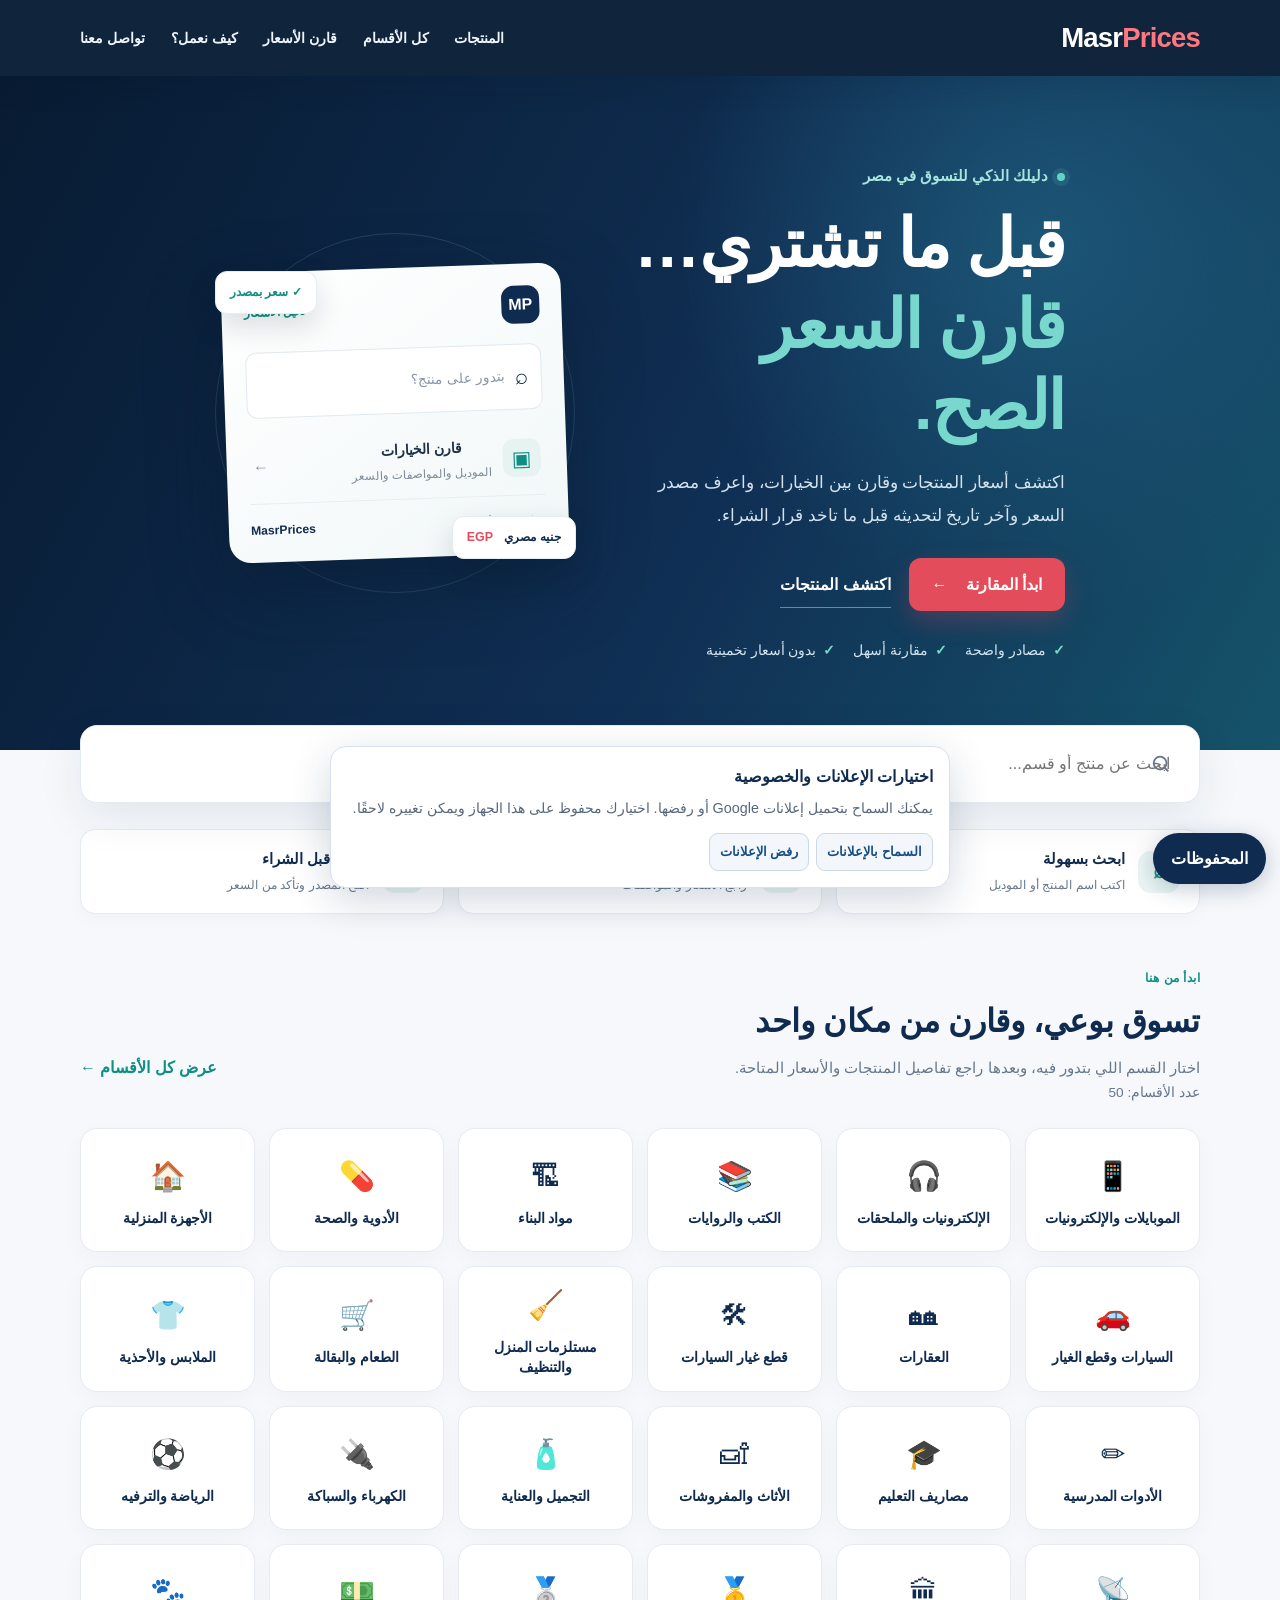
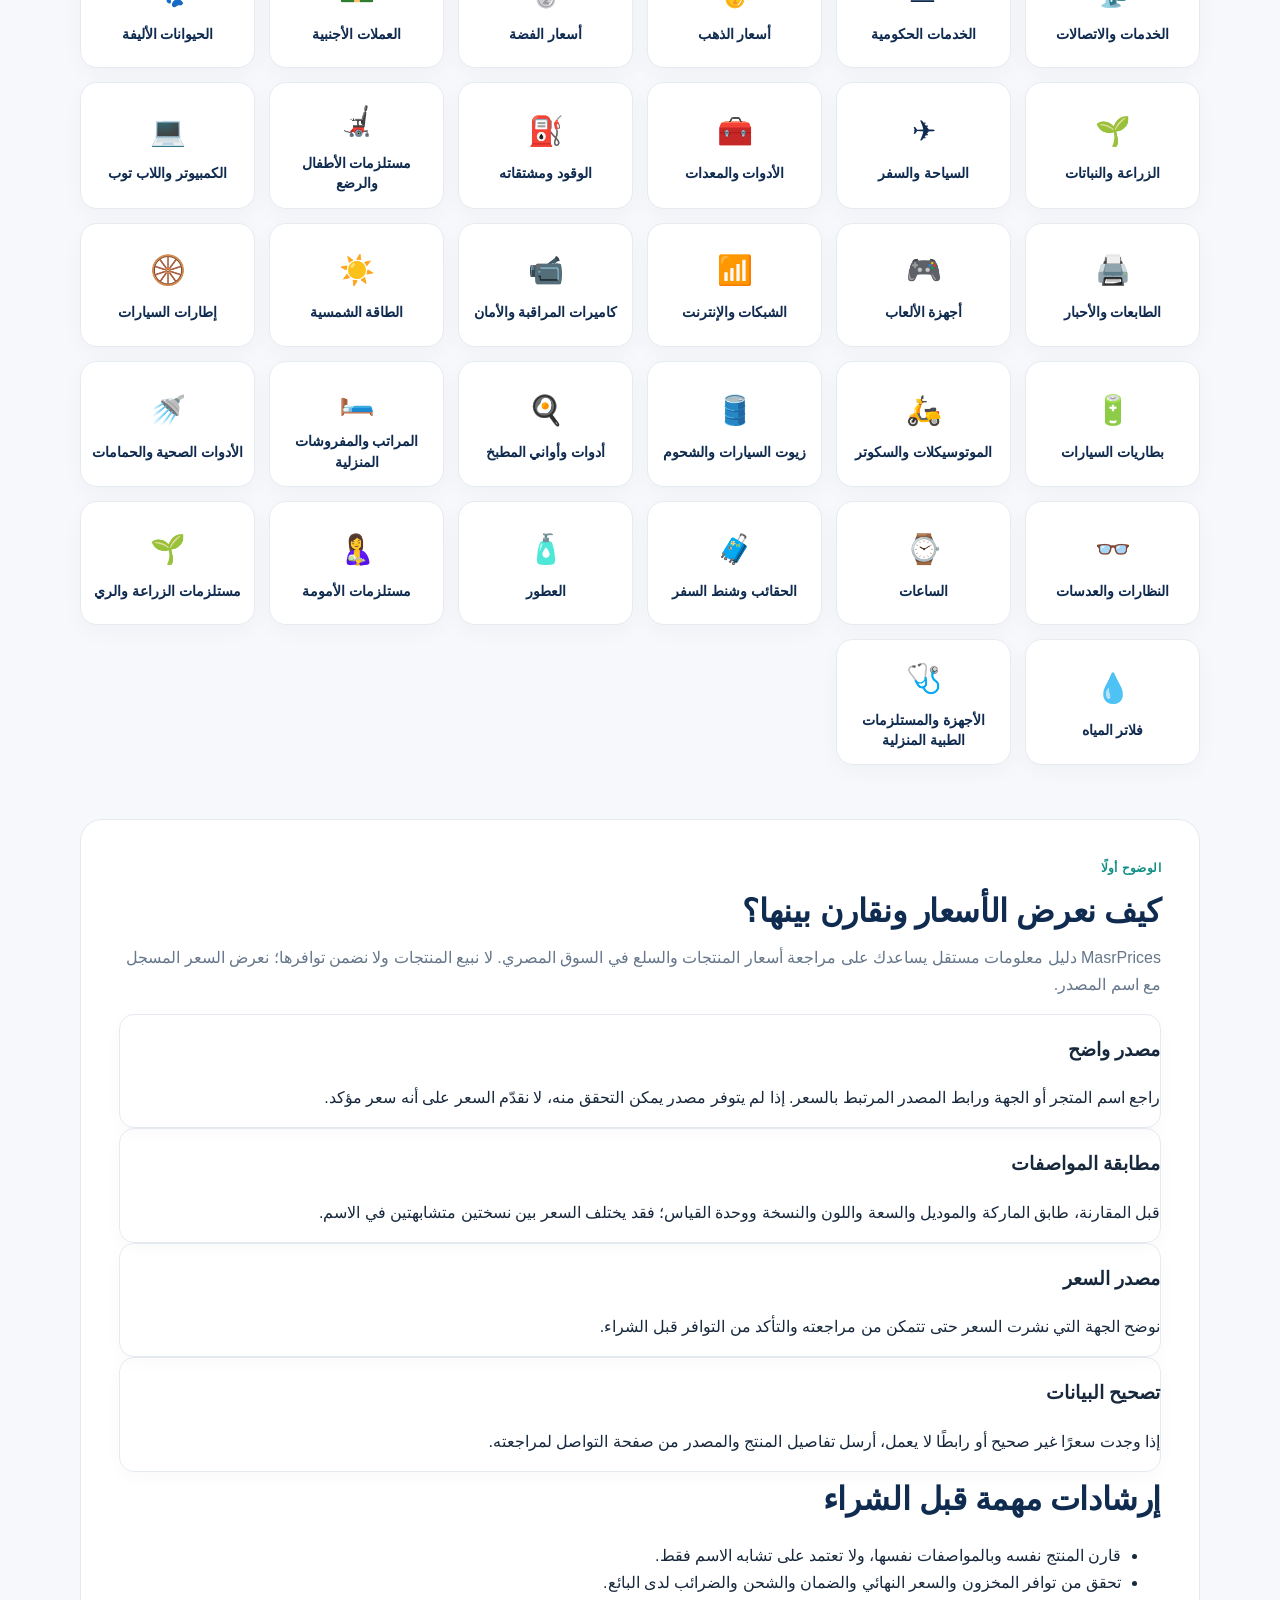
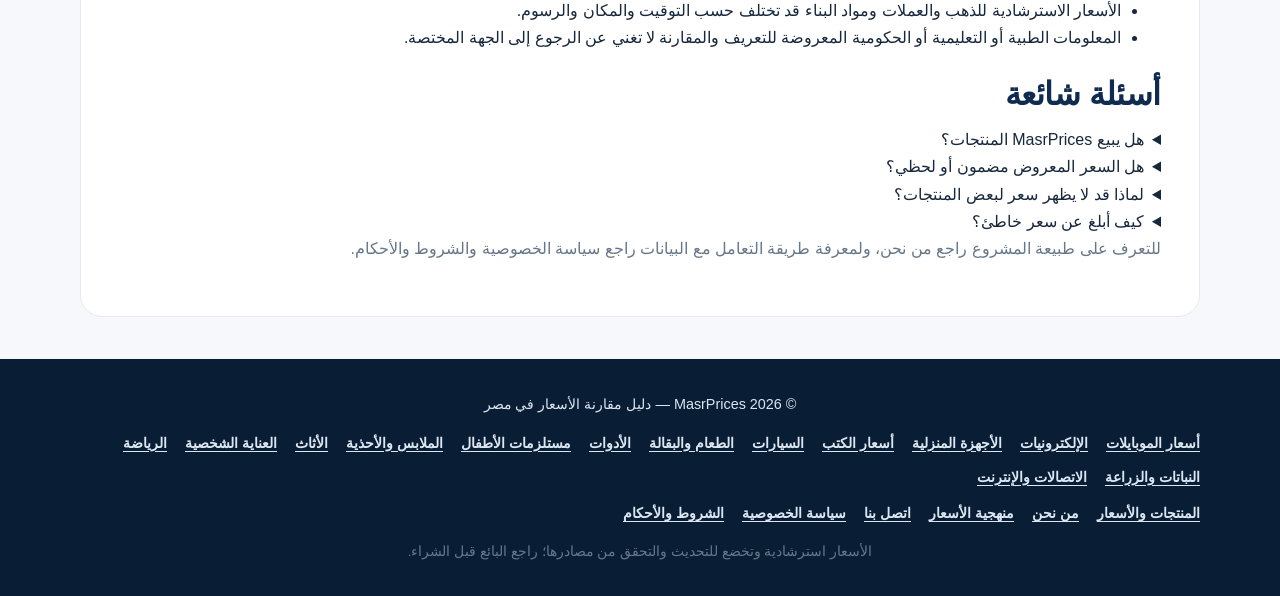
==== commit 3645e230: "Fix homepage comparison entry and remove source-price card" ====
--- a/index.html
+++ b/index.html
@@ -35,7 +35,7 @@
   <header class="site-header"><div class="container header-content"><a class="logo" href="/" aria-label="MasrPrices الرئيسية">Masr<span>Prices</span></a><nav aria-label="القائمة الرئيسية"><a href="/products/">المنتجات</a><a href="/catalog/">كل الأقسام</a><a href="#categories">قارن الأسعار</a><a href="#price-methodology">كيف نعمل؟</a><a href="contact.html">تواصل معنا</a></nav></div></header>
 
   <main>
-    <section class="hero"><div class="container hero-layout"><div class="hero-copy"><p class="eyebrow"><span class="eyebrow-dot"></span> دليلك الذكي للتسوق في مصر</p><h1>قبل ما تشتري…<br><span>قارن السعر الصح.</span></h1><p>اكتشف أسعار المنتجات وقارن بين الخيارات، واعرف مصدر السعر وآخر تاريخ لتحديثه قبل ما تاخد قرار الشراء.</p><div class="hero-actions"><a class="primary-button" href="#categories">ابدأ المقارنة <span aria-hidden="true">←</span></a><a class="hero-secondary" href="/products/">اكتشف المنتجات</a></div><div class="hero-assurances"><span><i>✓</i> مصادر واضحة</span><span><i>✓</i> مقارنة أسهل</span><span><i>✓</i> بدون أسعار تخمينية</span></div></div><div class="hero-visual" aria-hidden="true"><div class="visual-orbit orbit-one"></div><div class="visual-orbit orbit-two"></div><div class="visual-main-card"><div class="visual-card-top"><span class="visual-mark">MP</span><span class="visual-live">دليل الأسعار</span></div><div class="visual-search-line"><span class="visual-search-icon">⌕</span><span>بتدور على منتج؟</span></div><div class="visual-product-row"><span class="visual-product-icon">▣</span><span><b>قارن الخيارات</b><small>الموديل والمواصفات والسعر</small></span><span class="visual-arrow">←</span></div><div class="visual-product-row"><span class="visual-product-icon alt">◇</span><span><b>راجع مصدر السعر</b><small>اعرف السعر اتسجل إمتى</small></span><span class="visual-arrow">←</span></div><div class="visual-foot"><span>قرار شراء أوضح</span><strong>MasrPrices</strong></div></div><div class="visual-floating floating-check">✓ سعر بمصدر</div><div class="visual-floating floating-egp">جنيه مصري <b>EGP</b></div></div></div></section>
+    <section class="hero"><div class="container hero-layout"><div class="hero-copy"><p class="eyebrow"><span class="eyebrow-dot"></span> دليلك الذكي للتسوق في مصر</p><h1>قبل ما تشتري…<br><span>قارن السعر الصح.</span></h1><p>اكتشف أسعار المنتجات وقارن بين الخيارات، واعرف مصدر السعر وآخر تاريخ لتحديثه قبل ما تاخد قرار الشراء.</p><div class="hero-actions"><a class="primary-button" href="/products/">ابدأ المقارنة <span aria-hidden="true">←</span></a><a class="hero-secondary" href="/products/">اكتشف المنتجات</a></div><div class="hero-assurances"><span><i>✓</i> مصادر واضحة</span><span><i>✓</i> مقارنة أسهل</span><span><i>✓</i> بدون أسعار تخمينية</span></div></div><div class="hero-visual" aria-hidden="true"><div class="visual-orbit orbit-one"></div><div class="visual-orbit orbit-two"></div><div class="visual-main-card"><div class="visual-card-top"><span class="visual-mark">MP</span><span class="visual-live">دليل الأسعار</span></div><div class="visual-search-line"><span class="visual-search-icon">⌕</span><span>بتدور على منتج؟</span></div><div class="visual-product-row"><span class="visual-product-icon">▣</span><span><b>قارن الخيارات</b><small>الموديل والمواصفات والسعر</small></span><span class="visual-arrow">←</span></div><div class="visual-foot"><span>قرار شراء أوضح</span><strong>MasrPrices</strong></div></div><div class="visual-floating floating-check">✓ سعر بمصدر</div><div class="visual-floating floating-egp">جنيه مصري <b>EGP</b></div></div></div></section>
 
     <section class="container search-section">
       <div class="search-control">
--- a/styles.css
+++ b/styles.css
@@ -463,3 +463,25 @@
 #price-methodology{background:#fff;border:1px solid var(--line);border-radius:22px;padding:clamp(22px,4vw,38px);margin-bottom:42px}.info-card{border-radius:15px;border:1px solid var(--line);box-shadow:0 5px 18px #102b5007}
 @media(max-width:800px){.hero-layout{grid-template-columns:1fr;gap:26px}.hero-copy{text-align:center;margin-inline:auto}.hero-copy .eyebrow,.hero-actions,.hero-assurances{justify-content:center}.hero-copy>p:not(.eyebrow){margin-inline:auto}.hero-visual{min-height:300px}.visual-main-card{max-width:320px}.value-strip{grid-template-columns:1fr}}
 @media(max-width:600px){.header-content{justify-content:center;min-height:68px}.logo{font-size:1.5rem}nav{justify-content:center;gap:8px 15px}nav a{font-size:.78rem}.hero{padding:46px 0 54px}.hero h1{font-size:2.45rem}.hero-copy>p:not(.eyebrow){font-size:.95rem}.hero-visual{min-height:285px}.orbit-one{width:300px}.orbit-two{width:240px}.visual-main-card{width:min(88%,310px);padding:17px}.visual-floating{font-size:.7rem;padding:8px 10px}.floating-check{top:12px}.floating-egp{bottom:8px}.search-section{margin-top:-20px}.value-strip article{padding:14px}.section-heading{align-items:start;flex-direction:column}.category-grid{grid-template-columns:repeat(2,minmax(0,1fr));gap:9px}.category-card{min-height:112px}}
+
+/* Shared layouts for directory, catalog and information pages */
+.legal-page{max-width:920px;padding:clamp(22px,4vw,42px);margin:34px auto 56px;background:#fff;border:1px solid var(--line);border-radius:22px;box-shadow:0 8px 28px #102b5008}
+.legal-page>.eyebrow{color:var(--teal);font-weight:900}.legal-page h1{color:var(--navy);font-size:clamp(1.8rem,4vw,2.5rem);line-height:1.35;margin:8px 0 18px}.legal-page h2{color:var(--navy);font-size:1.2rem;margin:28px 0 8px}.legal-page p,.legal-page li{color:#53667b;line-height:1.95}.legal-page a{color:var(--teal);font-weight:700}.legal-page ul{padding-inline-start:24px}.legal-page details{background:#f7fafb;border:1px solid var(--line);border-radius:12px;padding:14px;margin:10px 0}.legal-page summary{cursor:pointer;color:var(--navy);font-weight:800}
+.legal-page input,.legal-page select,.legal-page textarea{width:100%;border:1px solid #dce5ec;border-radius:11px;padding:12px;font:inherit;background:#fbfcfd}.legal-page button{border:0;border-radius:11px;padding:12px 20px;background:var(--teal);color:#fff;font:inherit;font-weight:800;cursor:pointer}
+.products-directory-page{background:#f6f8fb;color:#17283d}.products-directory-page header{padding:0}.products-directory-page main{max-width:1120px;margin:32px auto 60px;padding:0 16px}.products-directory-page .intro,.products-directory-page .group{background:#fff;border:1px solid var(--line);border-radius:18px;padding:clamp(18px,3vw,26px);margin:0 0 18px;box-shadow:0 8px 24px #102b5008}.products-directory-page .intro h1{color:var(--navy);font-size:clamp(1.6rem,4vw,2.25rem)}.products-directory-page .stats{color:var(--teal)}.products-directory-page .search{border:1px solid #dce5ec;border-radius:12px;padding:14px}.products-directory-page .group h2{color:var(--navy)}.products-directory-page .group li{border-color:#edf0f3}.products-directory-page .group li a,.products-directory-page .group li strong{color:var(--teal)}.products-directory-page footer{background:transparent;color:var(--muted)}
+@media(max-width:650px){.legal-page{margin:18px auto 35px;border-radius:16px}.products-directory-page main{margin-top:20px}}
+
+/* Multi-product comparison UI */
+.mp-compare-pick{display:inline-flex;align-items:center;justify-content:center;gap:5px;margin:8px 0 2px;padding:8px 12px;border:1px solid #b9dcd6;border-radius:10px;background:#f0f8f6;color:#08786f;font:inherit;font-size:.82rem;font-weight:800;cursor:pointer}
+.mp-compare-pick:hover,.mp-compare-pick.is-picked{background:#0e8f83;color:#fff;border-color:#0e8f83}
+.mp-compare-tray{position:fixed;z-index:900;inset-inline:12px;bottom:calc(12px + env(safe-area-inset-bottom));display:flex;align-items:center;justify-content:center;gap:12px;flex-wrap:wrap;padding:13px 16px;background:#091d35;color:#fff;border:1px solid #31516d;border-radius:16px;box-shadow:0 14px 45px #06182d55}
+.mp-compare-tray[hidden],.mp-compare-overlay[hidden]{display:none!important}
+.mp-compare-count{font-size:.9rem;font-weight:800}
+.mp-compare-open,.mp-compare-clear,.mp-compare-close{border:0;border-radius:10px;padding:10px 15px;font:inherit;font-size:.86rem;font-weight:800;cursor:pointer}
+.mp-compare-open{background:#78d8cd;color:#092a3b}.mp-compare-open:disabled{opacity:.65;cursor:not-allowed}.mp-compare-clear,.mp-compare-close{background:#fff;color:#17324d}
+.mp-compare-overlay{position:fixed;z-index:1000;inset:0;display:grid;place-items:center;padding:14px;background:#06182dcc;backdrop-filter:blur(4px)}
+.mp-compare-dialog{width:min(1050px,100%);max-height:min(88vh,850px);overflow:auto;background:#fff;border-radius:20px;padding:clamp(16px,3vw,26px);box-shadow:0 24px 80px #0005}
+.mp-compare-dialog-head{display:flex;align-items:center;justify-content:space-between;gap:12px}.mp-compare-dialog h2{margin:0;color:#102b50;font-size:1.35rem}.mp-compare-note{color:#62758a;font-size:.88rem;line-height:1.8}
+.mp-compare-table-wrap{overflow:auto;border:1px solid #e4eaf0;border-radius:13px}
+.mp-compare-table{width:100%;min-width:560px;border-collapse:collapse;text-align:right}.mp-compare-table th,.mp-compare-table td{padding:12px;border-bottom:1px solid #e8edf1;vertical-align:top}.mp-compare-table thead th{background:#102b50;color:#fff;max-width:230px}.mp-compare-table tbody tr:last-child td{border-bottom:0}.mp-compare-row-label{background:#f3f7fa;color:#29435e;font-weight:900;white-space:nowrap}.mp-compare-table td{font-size:.88rem;overflow-wrap:anywhere}.mp-compare-table a{color:#087d74;font-weight:800;text-decoration:underline}.mp-compare-lowest{background:#eaf7f3;color:#08786f;font-weight:900}.mp-compare-lowest-tag{display:block;font-size:.72rem;margin-bottom:4px}
+@media(max-width:600px){.mp-compare-tray{gap:7px;padding:10px}.mp-compare-count{width:100%;text-align:center}.mp-compare-open,.mp-compare-clear{flex:1;padding:10px 8px}.mp-compare-dialog{border-radius:15px}.mp-compare-pick{width:100%;margin-top:9px}}
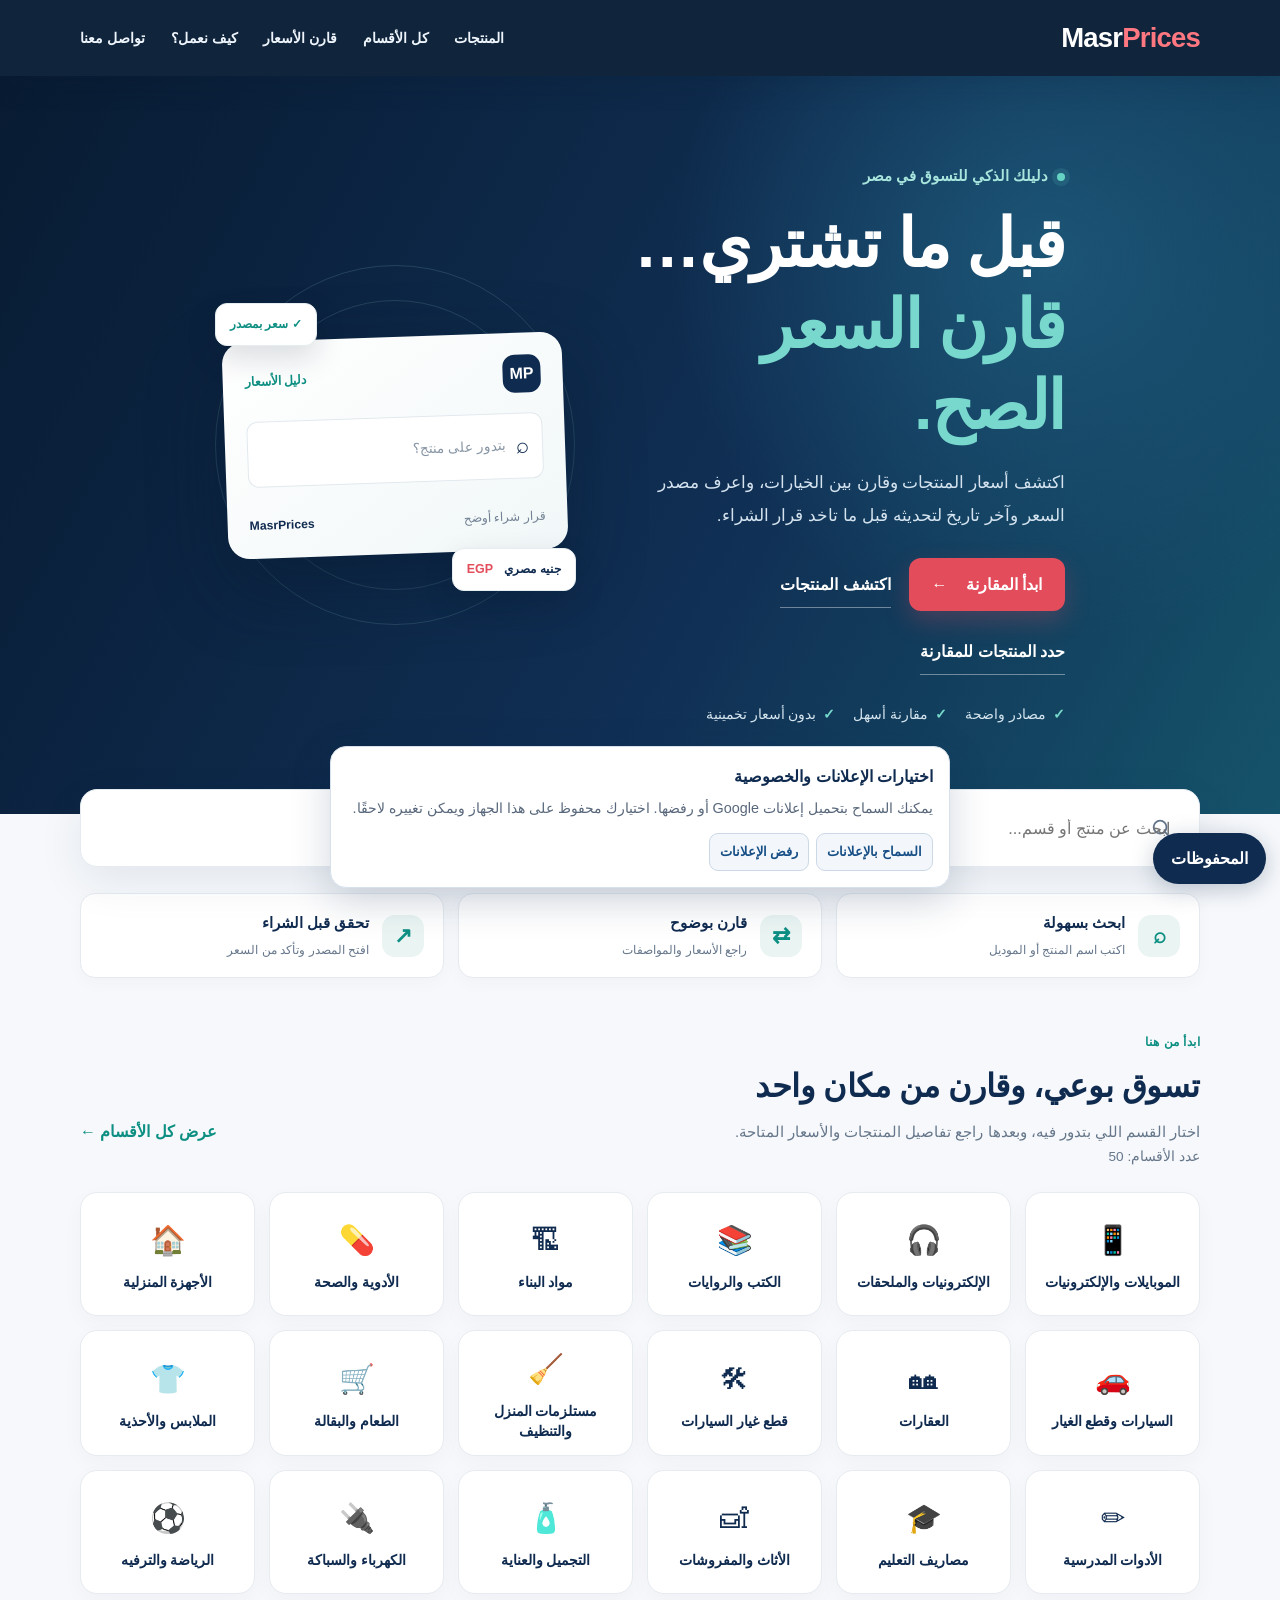
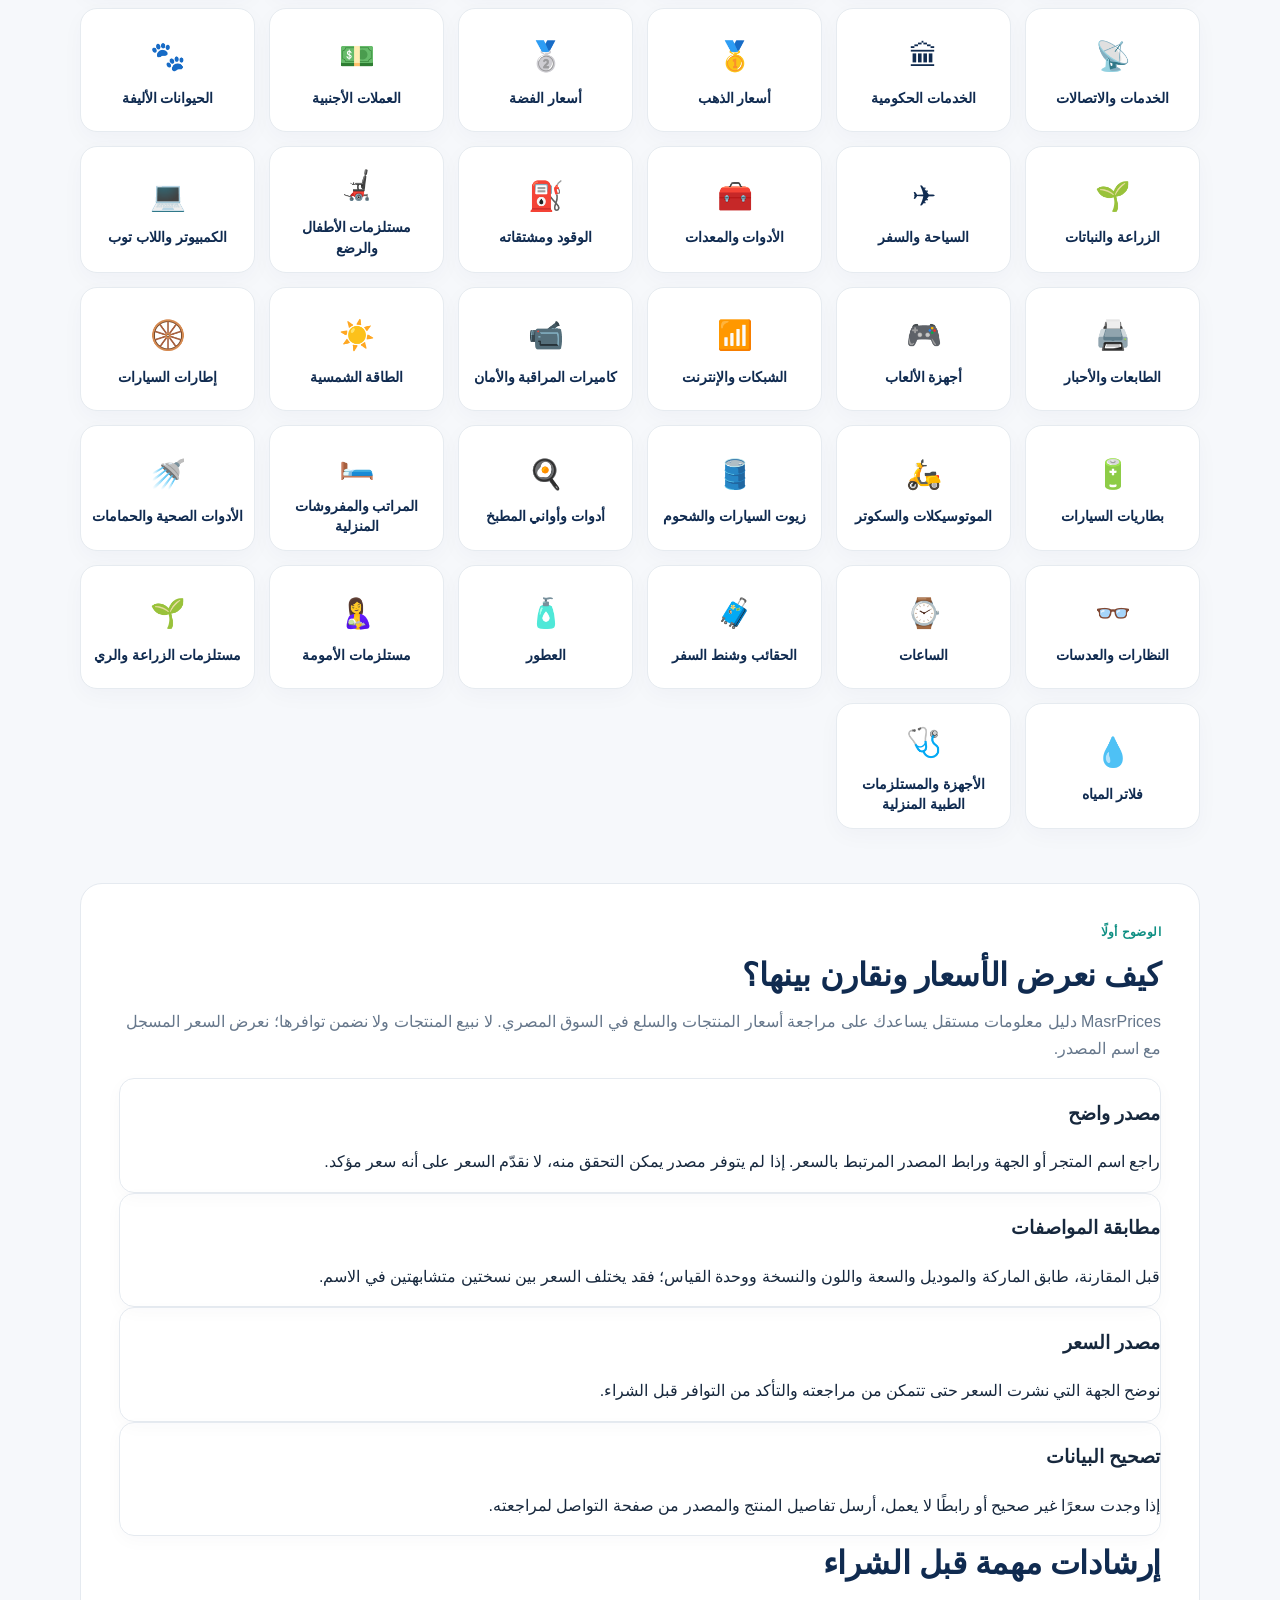
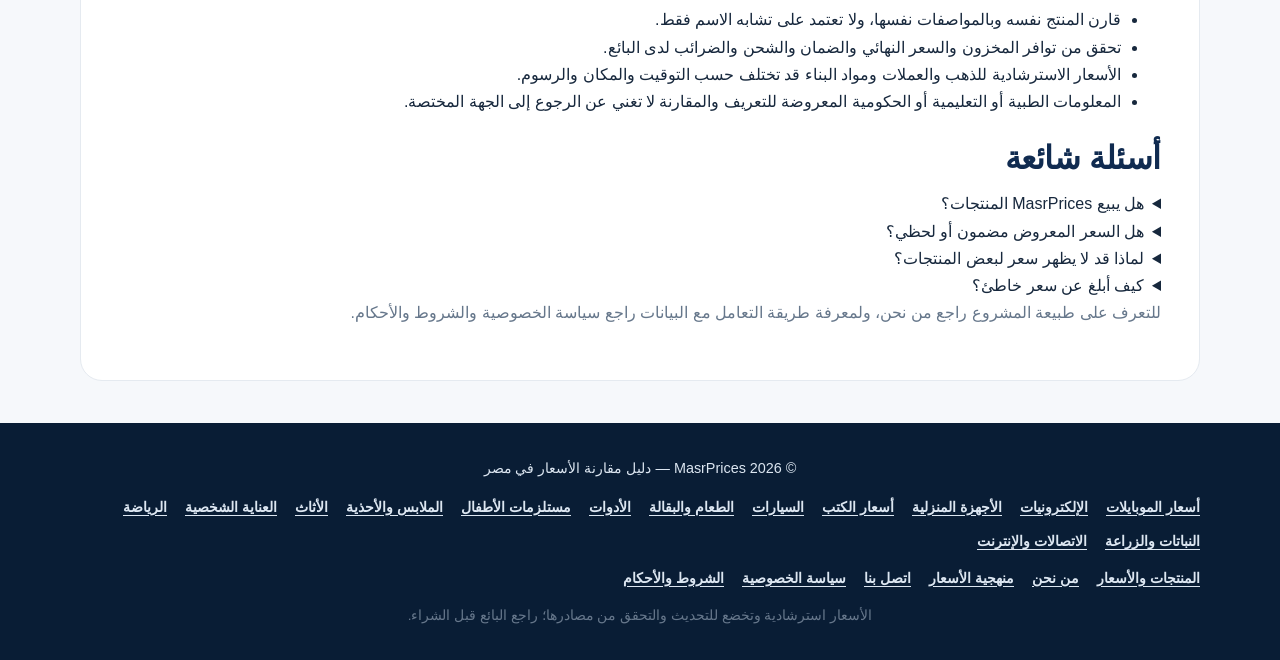
==== commit 58e00790: "Replace decorative compare options with clear product selection button" ====
--- a/index.html
+++ b/index.html
@@ -35,7 +35,7 @@
   <header class="site-header"><div class="container header-content"><a class="logo" href="/" aria-label="MasrPrices الرئيسية">Masr<span>Prices</span></a><nav aria-label="القائمة الرئيسية"><a href="/products/">المنتجات</a><a href="/catalog/">كل الأقسام</a><a href="#categories">قارن الأسعار</a><a href="#price-methodology">كيف نعمل؟</a><a href="contact.html">تواصل معنا</a></nav></div></header>
 
   <main>
-    <section class="hero"><div class="container hero-layout"><div class="hero-copy"><p class="eyebrow"><span class="eyebrow-dot"></span> دليلك الذكي للتسوق في مصر</p><h1>قبل ما تشتري…<br><span>قارن السعر الصح.</span></h1><p>اكتشف أسعار المنتجات وقارن بين الخيارات، واعرف مصدر السعر وآخر تاريخ لتحديثه قبل ما تاخد قرار الشراء.</p><div class="hero-actions"><a class="primary-button" href="/products/">ابدأ المقارنة <span aria-hidden="true">←</span></a><a class="hero-secondary" href="/products/">اكتشف المنتجات</a></div><div class="hero-assurances"><span><i>✓</i> مصادر واضحة</span><span><i>✓</i> مقارنة أسهل</span><span><i>✓</i> بدون أسعار تخمينية</span></div></div><div class="hero-visual" aria-hidden="true"><div class="visual-orbit orbit-one"></div><div class="visual-orbit orbit-two"></div><div class="visual-main-card"><div class="visual-card-top"><span class="visual-mark">MP</span><span class="visual-live">دليل الأسعار</span></div><div class="visual-search-line"><span class="visual-search-icon">⌕</span><span>بتدور على منتج؟</span></div><div class="visual-product-row"><span class="visual-product-icon">▣</span><span><b>قارن الخيارات</b><small>الموديل والمواصفات والسعر</small></span><span class="visual-arrow">←</span></div><div class="visual-foot"><span>قرار شراء أوضح</span><strong>MasrPrices</strong></div></div><div class="visual-floating floating-check">✓ سعر بمصدر</div><div class="visual-floating floating-egp">جنيه مصري <b>EGP</b></div></div></div></section>
+    <section class="hero"><div class="container hero-layout"><div class="hero-copy"><p class="eyebrow"><span class="eyebrow-dot"></span> دليلك الذكي للتسوق في مصر</p><h1>قبل ما تشتري…<br><span>قارن السعر الصح.</span></h1><p>اكتشف أسعار المنتجات وقارن بين الخيارات، واعرف مصدر السعر وآخر تاريخ لتحديثه قبل ما تاخد قرار الشراء.</p><div class="hero-actions"><a class="primary-button" href="/products/">ابدأ المقارنة <span aria-hidden="true">←</span></a><a class="hero-secondary" href="/products/">اكتشف المنتجات</a><a class="hero-secondary comparison-select-button" href="/products/">حدد المنتجات للمقارنة</a></div><div class="hero-assurances"><span><i>✓</i> مصادر واضحة</span><span><i>✓</i> مقارنة أسهل</span><span><i>✓</i> بدون أسعار تخمينية</span></div></div><div class="hero-visual" aria-hidden="true"><div class="visual-orbit orbit-one"></div><div class="visual-orbit orbit-two"></div><div class="visual-main-card"><div class="visual-card-top"><span class="visual-mark">MP</span><span class="visual-live">دليل الأسعار</span></div><div class="visual-search-line"><span class="visual-search-icon">⌕</span><span>بتدور على منتج؟</span></div><div class="visual-foot"><span>قرار شراء أوضح</span><strong>MasrPrices</strong></div></div><div class="visual-floating floating-check">✓ سعر بمصدر</div><div class="visual-floating floating-egp">جنيه مصري <b>EGP</b></div></div></div></section>
 
     <section class="container search-section">
       <div class="search-control">
--- a/styles.css
+++ b/styles.css
@@ -485,3 +485,9 @@
 .mp-compare-table-wrap{overflow:auto;border:1px solid #e4eaf0;border-radius:13px}
 .mp-compare-table{width:100%;min-width:560px;border-collapse:collapse;text-align:right}.mp-compare-table th,.mp-compare-table td{padding:12px;border-bottom:1px solid #e8edf1;vertical-align:top}.mp-compare-table thead th{background:#102b50;color:#fff;max-width:230px}.mp-compare-table tbody tr:last-child td{border-bottom:0}.mp-compare-row-label{background:#f3f7fa;color:#29435e;font-weight:900;white-space:nowrap}.mp-compare-table td{font-size:.88rem;overflow-wrap:anywhere}.mp-compare-table a{color:#087d74;font-weight:800;text-decoration:underline}.mp-compare-lowest{background:#eaf7f3;color:#08786f;font-weight:900}.mp-compare-lowest-tag{display:block;font-size:.72rem;margin-bottom:4px}
 @media(max-width:600px){.mp-compare-tray{gap:7px;padding:10px}.mp-compare-count{width:100%;text-align:center}.mp-compare-open,.mp-compare-clear{flex:1;padding:10px 8px}.mp-compare-dialog{border-radius:15px}.mp-compare-pick{width:100%;margin-top:9px}}
+
+/* Mobile tap reliability for comparison flow */
+.primary-button,.hero-secondary,.mp-compare-pick,.mp-compare-open,.mp-compare-clear,.mp-compare-close{pointer-events:auto;touch-action:manipulation;-webkit-tap-highlight-color:transparent}
+.mp-compare-tray{z-index:1300;padding-bottom:calc(13px + env(safe-area-inset-bottom))}
+.mp-compare-overlay{z-index:1400;touch-action:pan-y}
+.mp-compare-pick{position:relative;z-index:1;min-height:42px}
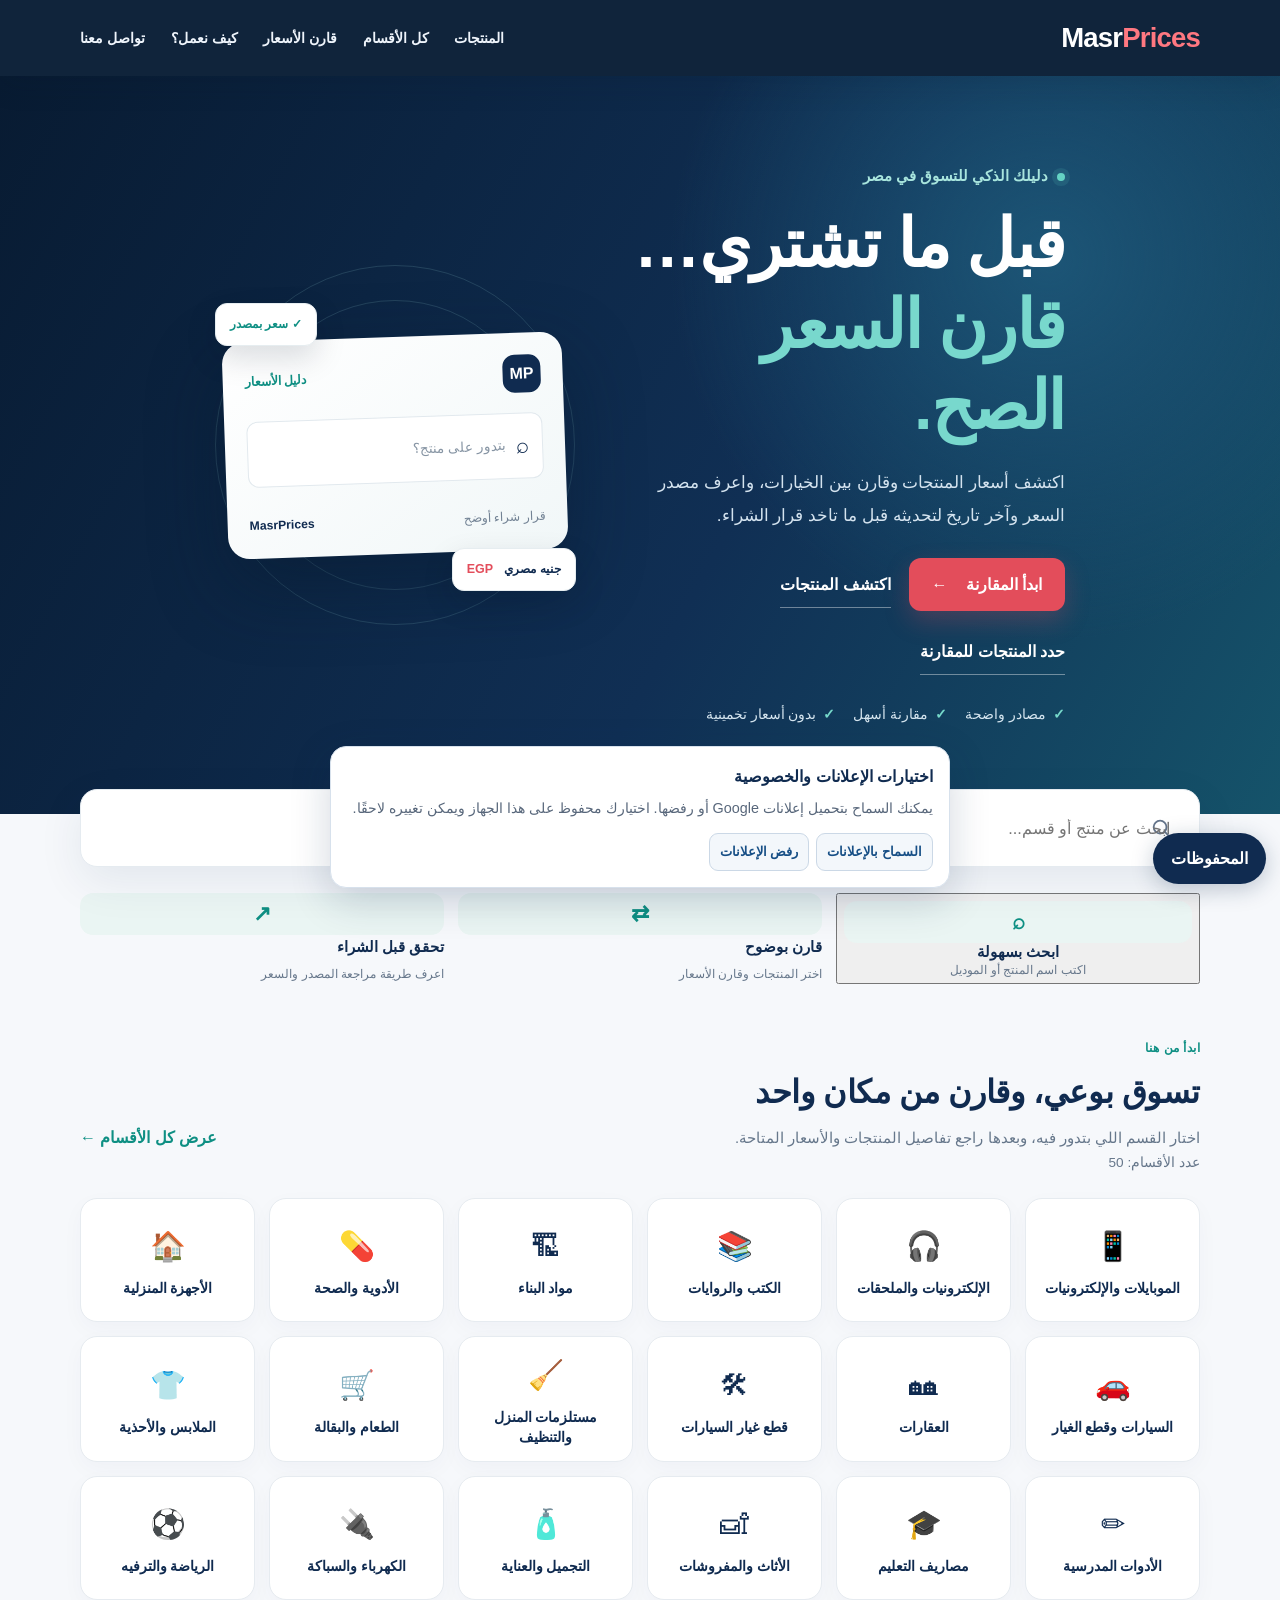
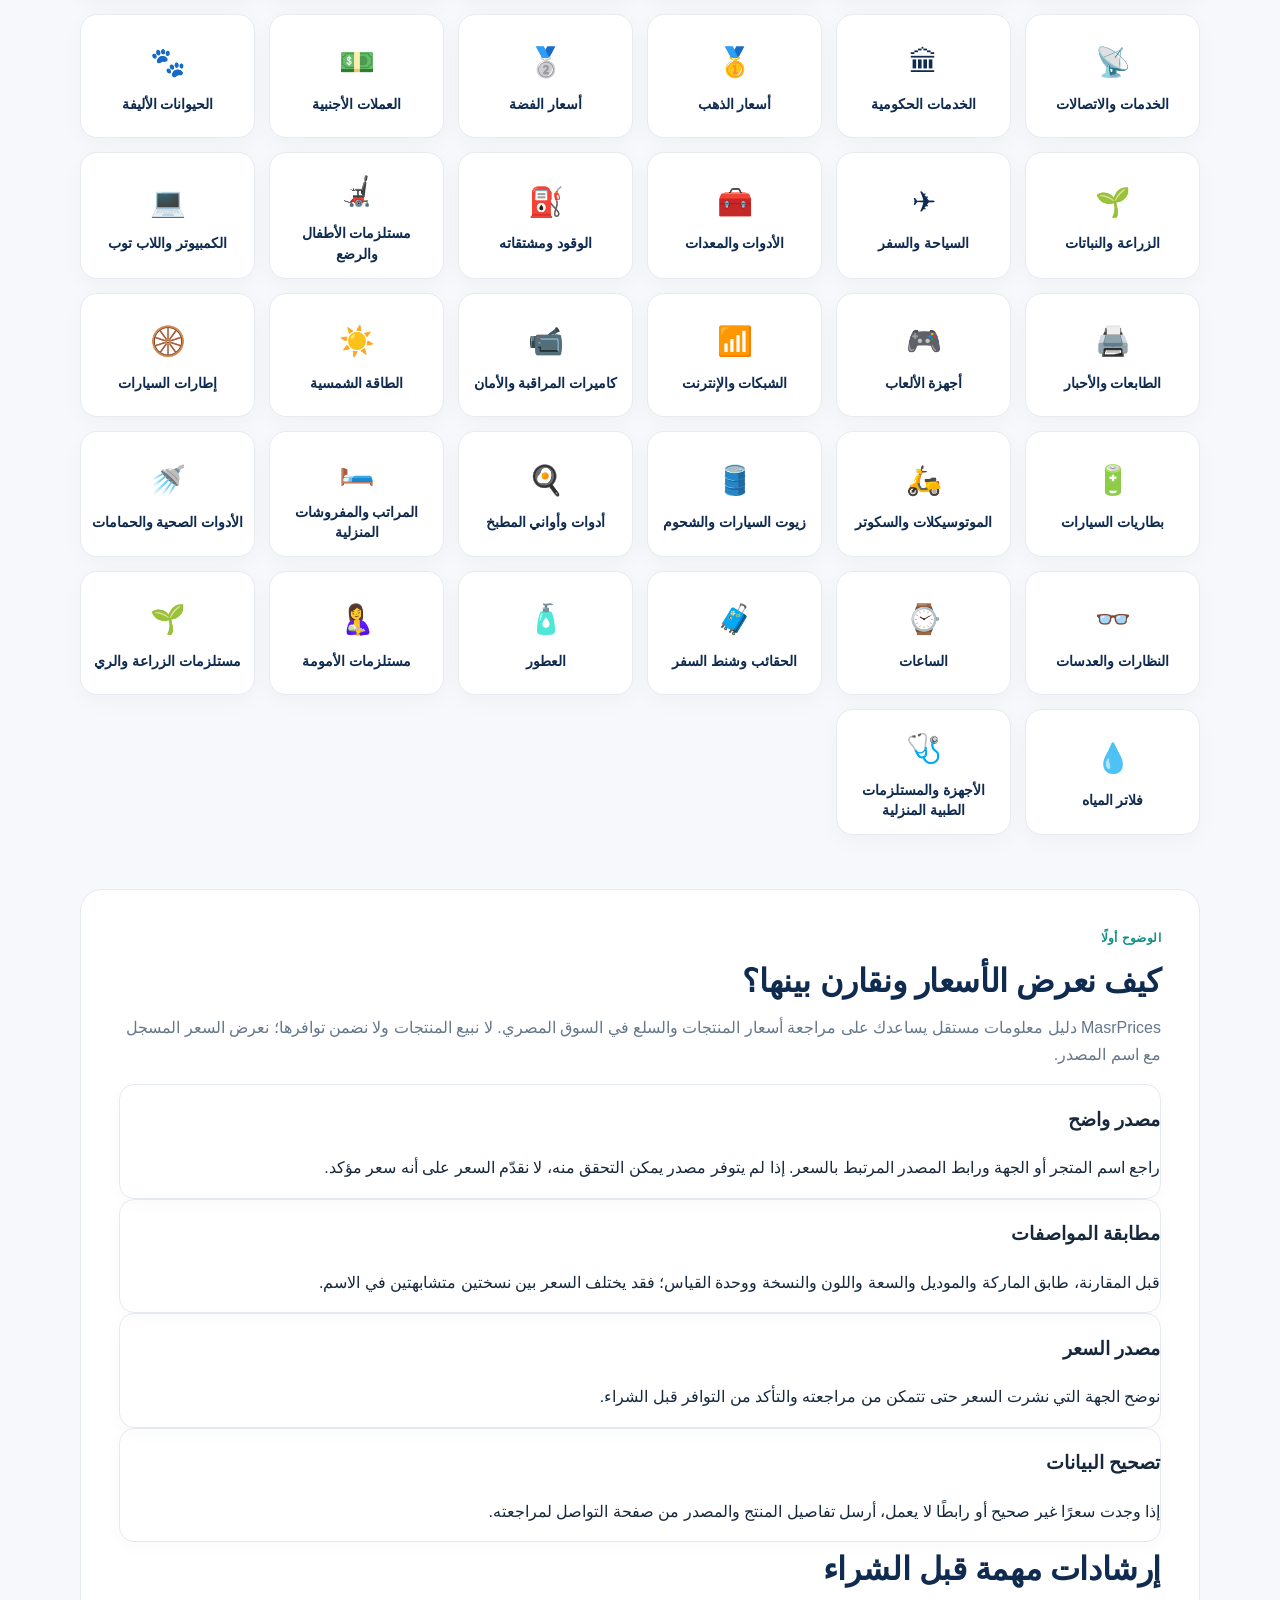
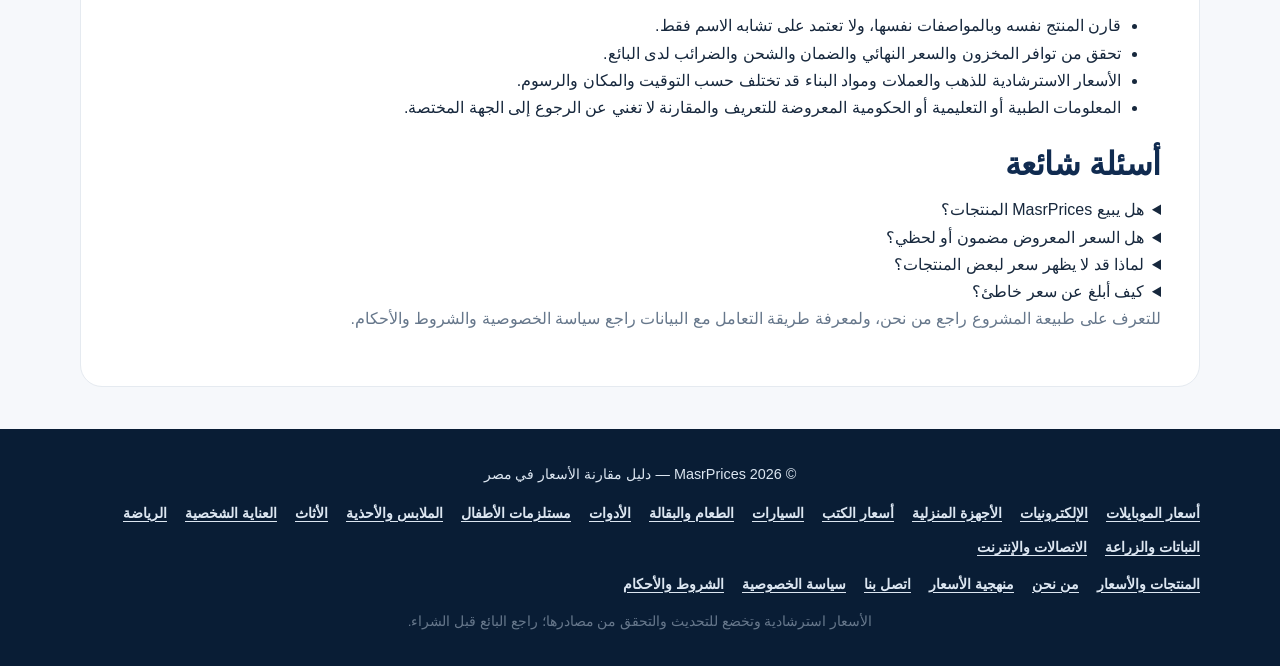
==== commit b0dd512b: "Turn homepage feature cards into working actions" ====
--- a/index.html
+++ b/index.html
@@ -44,7 +44,7 @@
       </div>
     </section>
 
-    <section class="container value-strip" aria-label="مميزات المقارنة"><article><span class="value-icon">⌕</span><div><strong>ابحث بسهولة</strong><small>اكتب اسم المنتج أو الموديل</small></div></article><article><span class="value-icon">⇄</span><div><strong>قارن بوضوح</strong><small>راجع الأسعار والمواصفات</small></div></article><article><span class="value-icon">↗</span><div><strong>تحقق قبل الشراء</strong><small>افتح المصدر وتأكد من السعر</small></div></article></section>
+    <section class="container value-strip" aria-label="اختصارات الموقع"><button class="value-action" id="homeSearchAction" type="button"><span class="value-icon">⌕</span><span class="value-action-copy"><strong>ابحث بسهولة</strong><small>اكتب اسم المنتج أو الموديل</small></span></button><a class="value-action" href="/products/"><span class="value-icon">⇄</span><span class="value-action-copy"><strong>قارن بوضوح</strong><small>اختر المنتجات وقارن الأسعار</small></span></a><a class="value-action" href="#price-methodology"><span class="value-icon">↗</span><span class="value-action-copy"><strong>تحقق قبل الشراء</strong><small>اعرف طريقة مراجعة المصدر والسعر</small></span></a></section>
 
     <section class="container section" id="categories">
       <span id="markets" aria-hidden="true"></span>
--- a/styles.css
+++ b/styles.css
@@ -491,3 +491,21 @@
 .mp-compare-tray{z-index:1300;padding-bottom:calc(13px + env(safe-area-inset-bottom))}
 .mp-compare-overlay{z-index:1400;touch-action:pan-y}
 .mp-compare-pick{position:relative;z-index:1;min-height:42px}
+
+
+/* Natural mobile text interaction: no blue tap flash; text remains selectable by long-press */
+html,body,body *{
+  -webkit-tap-highlight-color:transparent;
+}
+body,body *{
+  -webkit-user-select:text;
+  user-select:text;
+}
+a,button,input,select,textarea,[role="button"],.mp-compare-tray,.mp-compare-overlay{
+  -webkit-user-select:none;
+  user-select:none;
+}
+::selection{
+  background:rgba(20,145,132,.24);
+  color:inherit;
+}
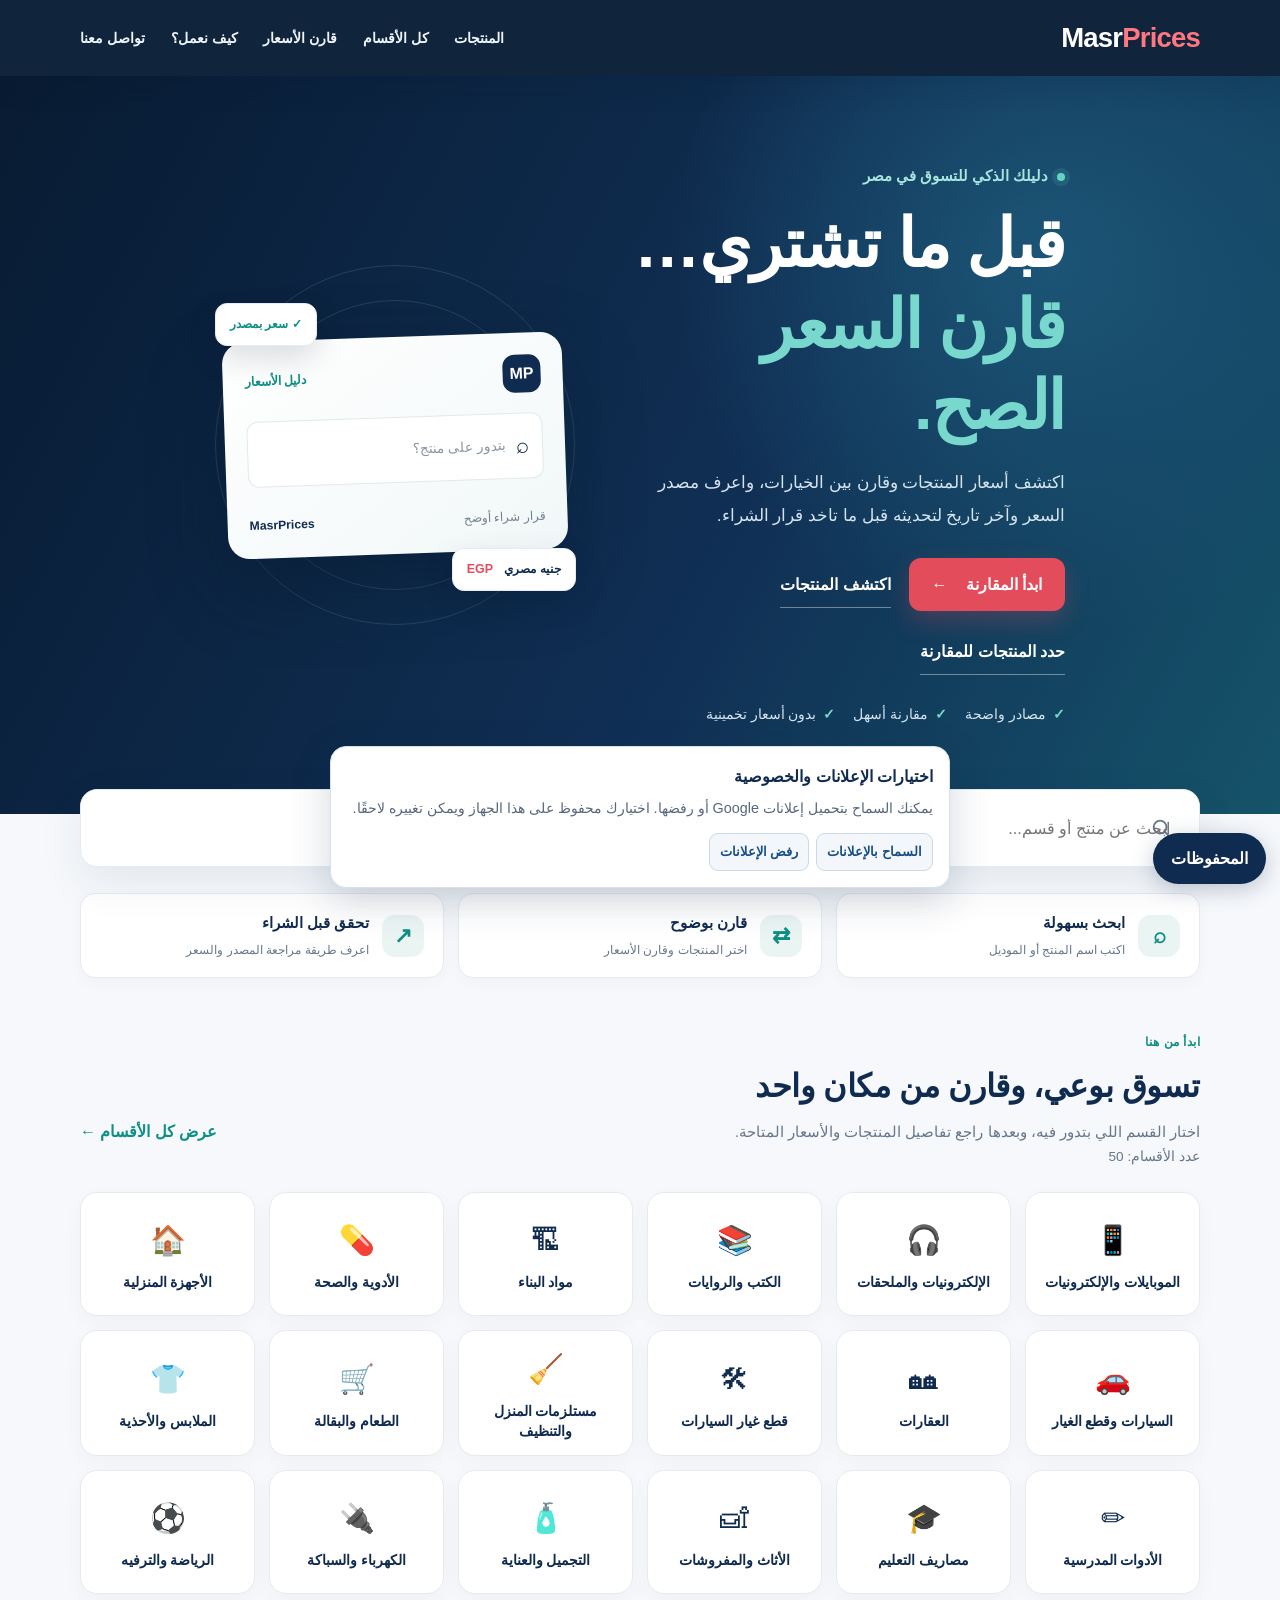
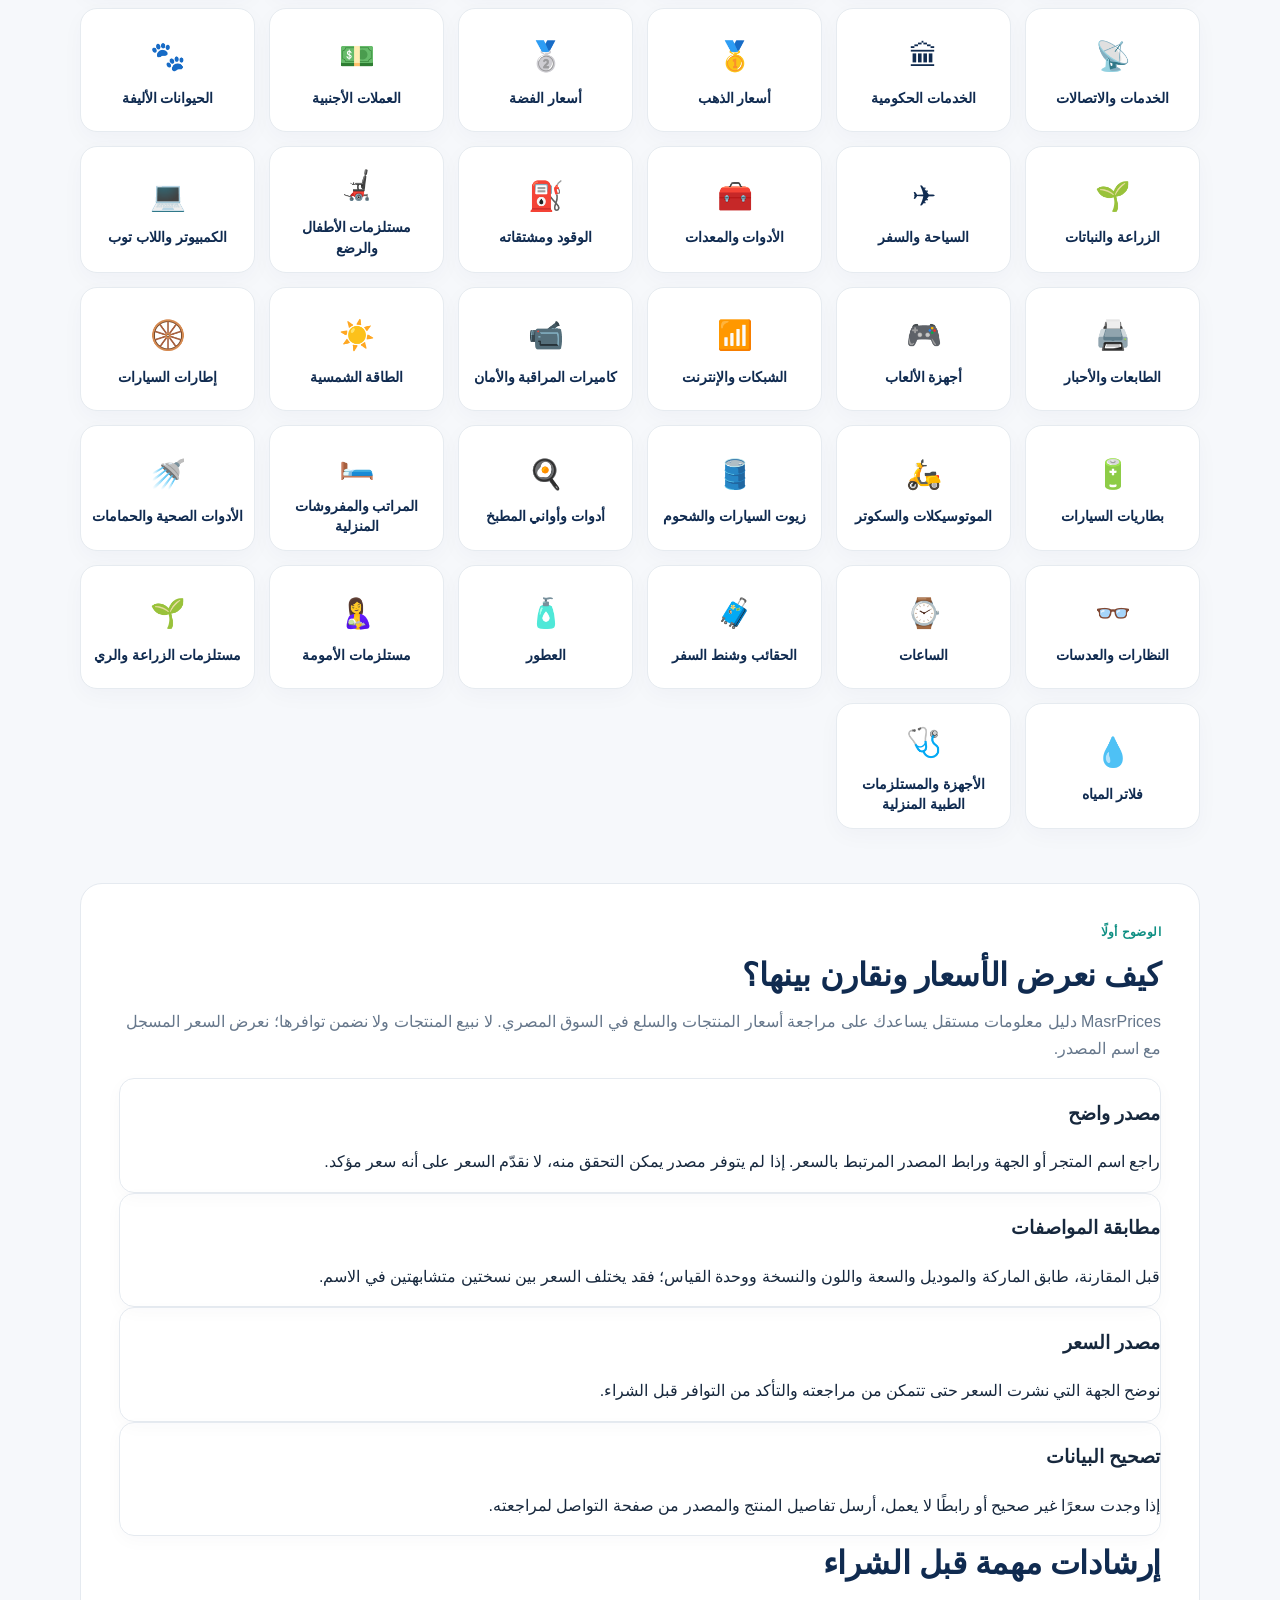
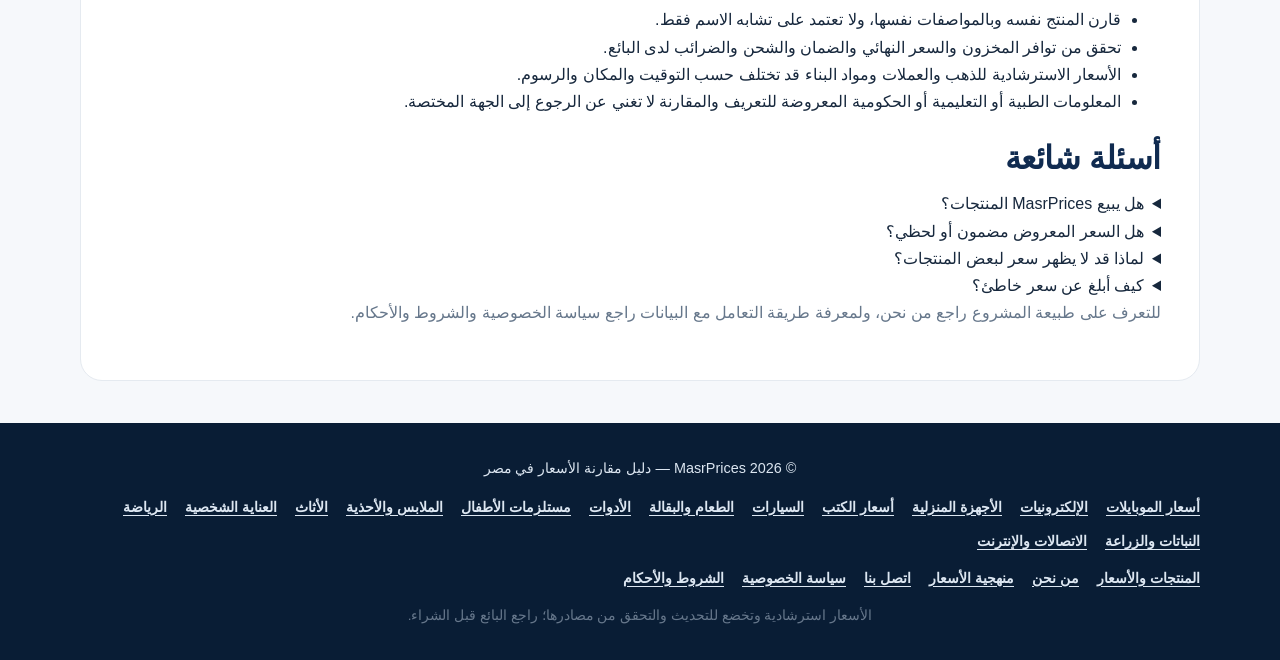
==== commit 3af49a91: "Link homepage comparison actions to the guided picker" ====
--- a/index.html
+++ b/index.html
@@ -35,7 +35,7 @@
   <header class="site-header"><div class="container header-content"><a class="logo" href="/" aria-label="MasrPrices الرئيسية">Masr<span>Prices</span></a><nav aria-label="القائمة الرئيسية"><a href="/products/">المنتجات</a><a href="/catalog/">كل الأقسام</a><a href="#categories">قارن الأسعار</a><a href="#price-methodology">كيف نعمل؟</a><a href="contact.html">تواصل معنا</a></nav></div></header>
 
   <main>
-    <section class="hero"><div class="container hero-layout"><div class="hero-copy"><p class="eyebrow"><span class="eyebrow-dot"></span> دليلك الذكي للتسوق في مصر</p><h1>قبل ما تشتري…<br><span>قارن السعر الصح.</span></h1><p>اكتشف أسعار المنتجات وقارن بين الخيارات، واعرف مصدر السعر وآخر تاريخ لتحديثه قبل ما تاخد قرار الشراء.</p><div class="hero-actions"><a class="primary-button" href="/products/">ابدأ المقارنة <span aria-hidden="true">←</span></a><a class="hero-secondary" href="/products/">اكتشف المنتجات</a><a class="hero-secondary comparison-select-button" href="/products/">حدد المنتجات للمقارنة</a></div><div class="hero-assurances"><span><i>✓</i> مصادر واضحة</span><span><i>✓</i> مقارنة أسهل</span><span><i>✓</i> بدون أسعار تخمينية</span></div></div><div class="hero-visual" aria-hidden="true"><div class="visual-orbit orbit-one"></div><div class="visual-orbit orbit-two"></div><div class="visual-main-card"><div class="visual-card-top"><span class="visual-mark">MP</span><span class="visual-live">دليل الأسعار</span></div><div class="visual-search-line"><span class="visual-search-icon">⌕</span><span>بتدور على منتج؟</span></div><div class="visual-foot"><span>قرار شراء أوضح</span><strong>MasrPrices</strong></div></div><div class="visual-floating floating-check">✓ سعر بمصدر</div><div class="visual-floating floating-egp">جنيه مصري <b>EGP</b></div></div></div></section>
+    <section class="hero"><div class="container hero-layout"><div class="hero-copy"><p class="eyebrow"><span class="eyebrow-dot"></span> دليلك الذكي للتسوق في مصر</p><h1>قبل ما تشتري…<br><span>قارن السعر الصح.</span></h1><p>اكتشف أسعار المنتجات وقارن بين الخيارات، واعرف مصدر السعر وآخر تاريخ لتحديثه قبل ما تاخد قرار الشراء.</p><div class="hero-actions"><a class="primary-button" href="/products/">ابدأ المقارنة <span aria-hidden="true">←</span></a><a class="hero-secondary" href="/products/">اكتشف المنتجات</a><a class="hero-secondary comparison-select-button" href="/products/#compare-products">حدد المنتجات للمقارنة</a></div><div class="hero-assurances"><span><i>✓</i> مصادر واضحة</span><span><i>✓</i> مقارنة أسهل</span><span><i>✓</i> بدون أسعار تخمينية</span></div></div><div class="hero-visual" aria-hidden="true"><div class="visual-orbit orbit-one"></div><div class="visual-orbit orbit-two"></div><div class="visual-main-card"><div class="visual-card-top"><span class="visual-mark">MP</span><span class="visual-live">دليل الأسعار</span></div><div class="visual-search-line"><span class="visual-search-icon">⌕</span><span>بتدور على منتج؟</span></div><div class="visual-foot"><span>قرار شراء أوضح</span><strong>MasrPrices</strong></div></div><div class="visual-floating floating-check">✓ سعر بمصدر</div><div class="visual-floating floating-egp">جنيه مصري <b>EGP</b></div></div></div></section>
 
     <section class="container search-section">
       <div class="search-control">
@@ -44,7 +44,7 @@
       </div>
     </section>
 
-    <section class="container value-strip" aria-label="اختصارات الموقع"><button class="value-action" id="homeSearchAction" type="button"><span class="value-icon">⌕</span><span class="value-action-copy"><strong>ابحث بسهولة</strong><small>اكتب اسم المنتج أو الموديل</small></span></button><a class="value-action" href="/products/"><span class="value-icon">⇄</span><span class="value-action-copy"><strong>قارن بوضوح</strong><small>اختر المنتجات وقارن الأسعار</small></span></a><a class="value-action" href="#price-methodology"><span class="value-icon">↗</span><span class="value-action-copy"><strong>تحقق قبل الشراء</strong><small>اعرف طريقة مراجعة المصدر والسعر</small></span></a></section>
+    <section class="container value-strip" aria-label="اختصارات الموقع"><button class="value-action" id="homeSearchAction" type="button"><span class="value-icon">⌕</span><span class="value-action-copy"><strong>ابحث بسهولة</strong><small>اكتب اسم المنتج أو الموديل</small></span></button><a class="value-action" href="/products/#compare-products"><span class="value-icon">⇄</span><span class="value-action-copy"><strong>قارن بوضوح</strong><small>اختر المنتجات وقارن الأسعار</small></span></a><a class="value-action" href="#price-methodology"><span class="value-icon">↗</span><span class="value-action-copy"><strong>تحقق قبل الشراء</strong><small>اعرف طريقة مراجعة المصدر والسعر</small></span></a></section>
 
     <section class="container section" id="categories">
       <span id="markets" aria-hidden="true"></span>
--- a/styles.css
+++ b/styles.css
@@ -509,3 +509,101 @@
   background:rgba(20,145,132,.24);
   color:inherit;
 }
+
+
+/* Interactive home feature cards */
+.value-strip .value-action{
+  appearance:none;-webkit-appearance:none;
+  display:flex;align-items:center;gap:13px;width:100%;min-width:0;
+  padding:17px 19px;background:#fff;border:1px solid var(--line);
+  border-radius:15px;box-shadow:0 5px 18px #102b5007;
+  color:inherit;text-align:right;text-decoration:none;cursor:pointer;
+  font:inherit;touch-action:manipulation;
+  transition:transform .16s ease,border-color .16s ease,box-shadow .16s ease;
+}
+.value-strip .value-action:hover,.value-strip .value-action:focus-visible{
+  transform:translateY(-2px);border-color:#9bcfc8;
+  box-shadow:0 10px 24px #0e8f8315;outline:2px solid transparent;
+}
+.value-action-copy{display:block;min-width:0}
+.value-action-copy strong,.value-action-copy small{display:block}
+.value-action-copy strong{font-size:.92rem;color:var(--navy)}
+.value-action-copy small{font-size:.77rem;color:var(--muted);margin-top:3px}
+@media(max-width:600px){.value-strip .value-action{min-height:78px;padding:14px}}
+
+
+/* Improved product comparison picker: searchable, filterable and mobile friendly */
+.mp-picker{background:#fff;border:1px solid #dce7ed;border-radius:18px;padding:18px;margin:0 0 18px;box-shadow:0 8px 24px #102b5008}
+.mp-picker-head{margin-bottom:14px}
+.mp-picker-title{font-size:1.15rem;font-weight:900;color:#102b50}
+.mp-picker-hint{margin:5px 0 0;color:#66778b;font-size:.88rem;line-height:1.7}
+.mp-picker-controls{display:grid;grid-template-columns:minmax(0,1fr) minmax(150px,.42fr);gap:9px;margin:14px 0}
+.mp-picker-search,.mp-picker-category{width:100%;min-width:0;min-height:48px;padding:10px 13px;border:1px solid #d6e1e9;border-radius:12px;background:#fbfdff;color:#17324d;font:inherit;outline-offset:2px}
+.mp-picker-search:focus,.mp-picker-category:focus{border-color:#0e8f83;box-shadow:0 0 0 3px #0e8f8318}
+.mp-picker-selection-label{display:block;color:#29435e;font-size:.86rem;margin:8px 0}
+.mp-picker-chips{display:flex;flex-wrap:wrap;gap:7px;min-height:34px}
+.mp-picker-empty{color:#8997a5;font-size:.83rem;padding:7px 0}
+.mp-picker-chip{display:inline-flex;align-items:center;gap:7px;max-width:100%;padding:6px 9px 6px 6px;border-radius:999px;background:#eaf6f3;color:#08786f;font-size:.8rem;font-weight:800}
+.mp-picker-chip>span{overflow-wrap:anywhere}
+.mp-picker-remove{flex:0 0 24px;width:24px;height:24px;border:0;border-radius:50%;background:#d3ebe5;color:#075f58;font-size:1.1rem;line-height:1;cursor:pointer}
+.mp-picker-results{margin:12px 0 0;color:#718096;font-size:.8rem;line-height:1.6}
+.products-directory-page .group[hidden],.products-directory-page .group li[hidden]{display:none!important}
+.mp-compare-pick{min-height:42px;touch-action:manipulation;-webkit-tap-highlight-color:transparent}
+.mp-compare-pick.is-picked{background:#0e8f83;color:#fff;border-color:#0e8f83}
+.mp-compare-tray{justify-content:space-between}
+.mp-compare-count{flex:1}
+.mp-compare-open:disabled{opacity:.45}
+@media(max-width:600px){
+ .mp-picker{padding:14px;border-radius:15px}
+ .mp-picker-controls{grid-template-columns:1fr}
+ .mp-picker-search,.mp-picker-category{min-height:46px}
+ .mp-compare-tray{display:grid;grid-template-columns:1fr 1fr;gap:8px}
+ .mp-compare-count{grid-column:1/-1;text-align:center}
+ .mp-compare-open,.mp-compare-clear{width:100%;min-height:44px}
+}
+
+/* Simplified one-box product comparison picker */
+.mp-picker-simple{padding:16px;border:1px solid #dce5ef;border-radius:16px;background:#fff;box-shadow:0 8px 24px #102b5008}
+.mp-picker-simple .mp-picker-title{margin:0;color:#102b50;font-size:1.18rem}
+.mp-picker-simple .mp-picker-hint{margin:4px 0 12px;color:#68788d;font-size:.86rem}
+.mp-simple-search-wrap{position:relative}
+.mp-picker-simple .mp-picker-search{width:100%;min-height:54px;padding:12px 15px;border:2px solid #d6e1e9;border-radius:13px;background:#fff;font:inherit;font-size:16px}
+.mp-picker-simple .mp-picker-search:focus{outline:none;border-color:#176b9b;box-shadow:0 0 0 3px #176b9b18}
+.mp-simple-results{position:absolute;z-index:60;top:calc(100% + 6px);inset-inline:0;max-height:310px;overflow:auto;padding:6px;background:#fff;border:1px solid #dce5ef;border-radius:13px;box-shadow:0 12px 32px #102b5025}
+.mp-simple-results[hidden]{display:none!important}
+.mp-simple-result{display:flex;align-items:center;justify-content:space-between;gap:10px;width:100%;padding:11px 9px;border:0;border-bottom:1px solid #edf1f5;background:#fff;text-align:right;font:inherit;cursor:pointer;touch-action:manipulation}
+.mp-simple-result:last-child{border-bottom:0}
+.mp-simple-result:active,.mp-simple-result:focus{background:#f0f6fb;outline:2px solid #b8cbe0;outline-offset:-2px}
+.mp-simple-result-info{display:flex;min-width:0;flex-direction:column;gap:2px}
+.mp-simple-result-info strong{color:#17324d;font-size:.88rem;line-height:1.5}
+.mp-simple-result-info small{color:#718096;font-size:.75rem}
+.mp-simple-add{flex:0 0 auto;padding:6px 10px;border-radius:8px;background:#eaf5f2;color:#08786f;font-size:.8rem;font-weight:800}
+.mp-simple-empty{margin:0;padding:12px;color:#68788d;font-size:.85rem}
+.mp-picker-simple .mp-picker-selection-label{margin:14px 0 7px}
+.mp-picker-simple .mp-picker-chips{display:grid;gap:7px}
+.mp-picker-simple .mp-picker-chip{display:flex;justify-content:space-between;align-items:center;width:100%;padding:8px 10px;border-radius:10px;font-size:.83rem}
+.mp-picker-simple .mp-picker-remove{background:#fff;color:#9b3440;border:1px solid #f0d4d7}
+.mp-simple-footer{display:flex;align-items:center;gap:8px;flex-wrap:wrap;margin-top:13px}
+.mp-simple-count{flex:1;min-width:130px;color:#68788d;font-size:.8rem}
+.mp-picker-simple .mp-compare-open,.mp-picker-simple .mp-compare-clear{min-height:43px;padding:9px 15px}
+.mp-picker-simple .mp-compare-open:disabled{opacity:.45}
+@media(max-width:600px){.mp-simple-footer{display:grid;grid-template-columns:1fr 1fr}.mp-simple-count{grid-column:1/-1;text-align:center}.mp-picker-simple .mp-compare-open,.mp-picker-simple .mp-compare-clear{width:100%}}
+
+
+/* Step-by-step product comparison picker */
+.mp-picker-flow{padding:16px;border:1px solid #dce5ef;border-radius:16px;background:#fff;box-shadow:0 8px 24px #102b5008}
+.mp-start-compare{display:flex;align-items:center;justify-content:center;width:100%;min-height:54px;padding:13px 18px;border:0;border-radius:13px;background:#0e8f83;color:#fff;font:inherit;font-size:1rem;font-weight:900;cursor:pointer;touch-action:manipulation}
+.mp-start-compare:active,.mp-flow-add:active{transform:scale(.99)}
+.mp-picker-panel[hidden],.mp-start-compare[hidden]{display:none!important}
+.mp-picker-panel{padding-top:14px}
+.mp-flow-controls{display:grid;grid-template-columns:1fr;gap:8px;margin:14px 0 12px}
+.mp-flow-label{font-size:.88rem;font-weight:900;color:#29435e}
+.mp-flow-select{width:100%;min-height:52px;padding:10px 13px;border:1px solid #d6e1e9;border-radius:12px;background:#fbfdff;color:#17324d;font:inherit;font-size:16px}
+.mp-flow-select:focus{outline:2px solid #0e8f83;outline-offset:2px}
+.mp-flow-select:disabled{background:#f1f4f7;color:#8b98a5}
+.mp-flow-add{width:100%;min-height:49px;padding:11px 16px;border:0;border-radius:12px;background:#e8f4f2;color:#08786f;font:inherit;font-weight:900;cursor:pointer}
+.mp-flow-add:disabled{opacity:.45;cursor:not-allowed}
+.mp-flow-footer{margin-top:14px}
+.mp-flow-footer .mp-compare-open{background:#102b50;color:#fff}
+.mp-flow-footer .mp-compare-open:disabled{opacity:.4}
+@media(max-width:600px){.mp-picker-flow{padding:13px}.mp-flow-select{min-height:50px}.mp-flow-footer{display:grid;grid-template-columns:1fr 1fr}.mp-flow-footer .mp-simple-count{grid-column:1/-1;text-align:center}.mp-flow-footer .mp-compare-open,.mp-flow-footer .mp-compare-clear{width:100%;min-height:46px}}
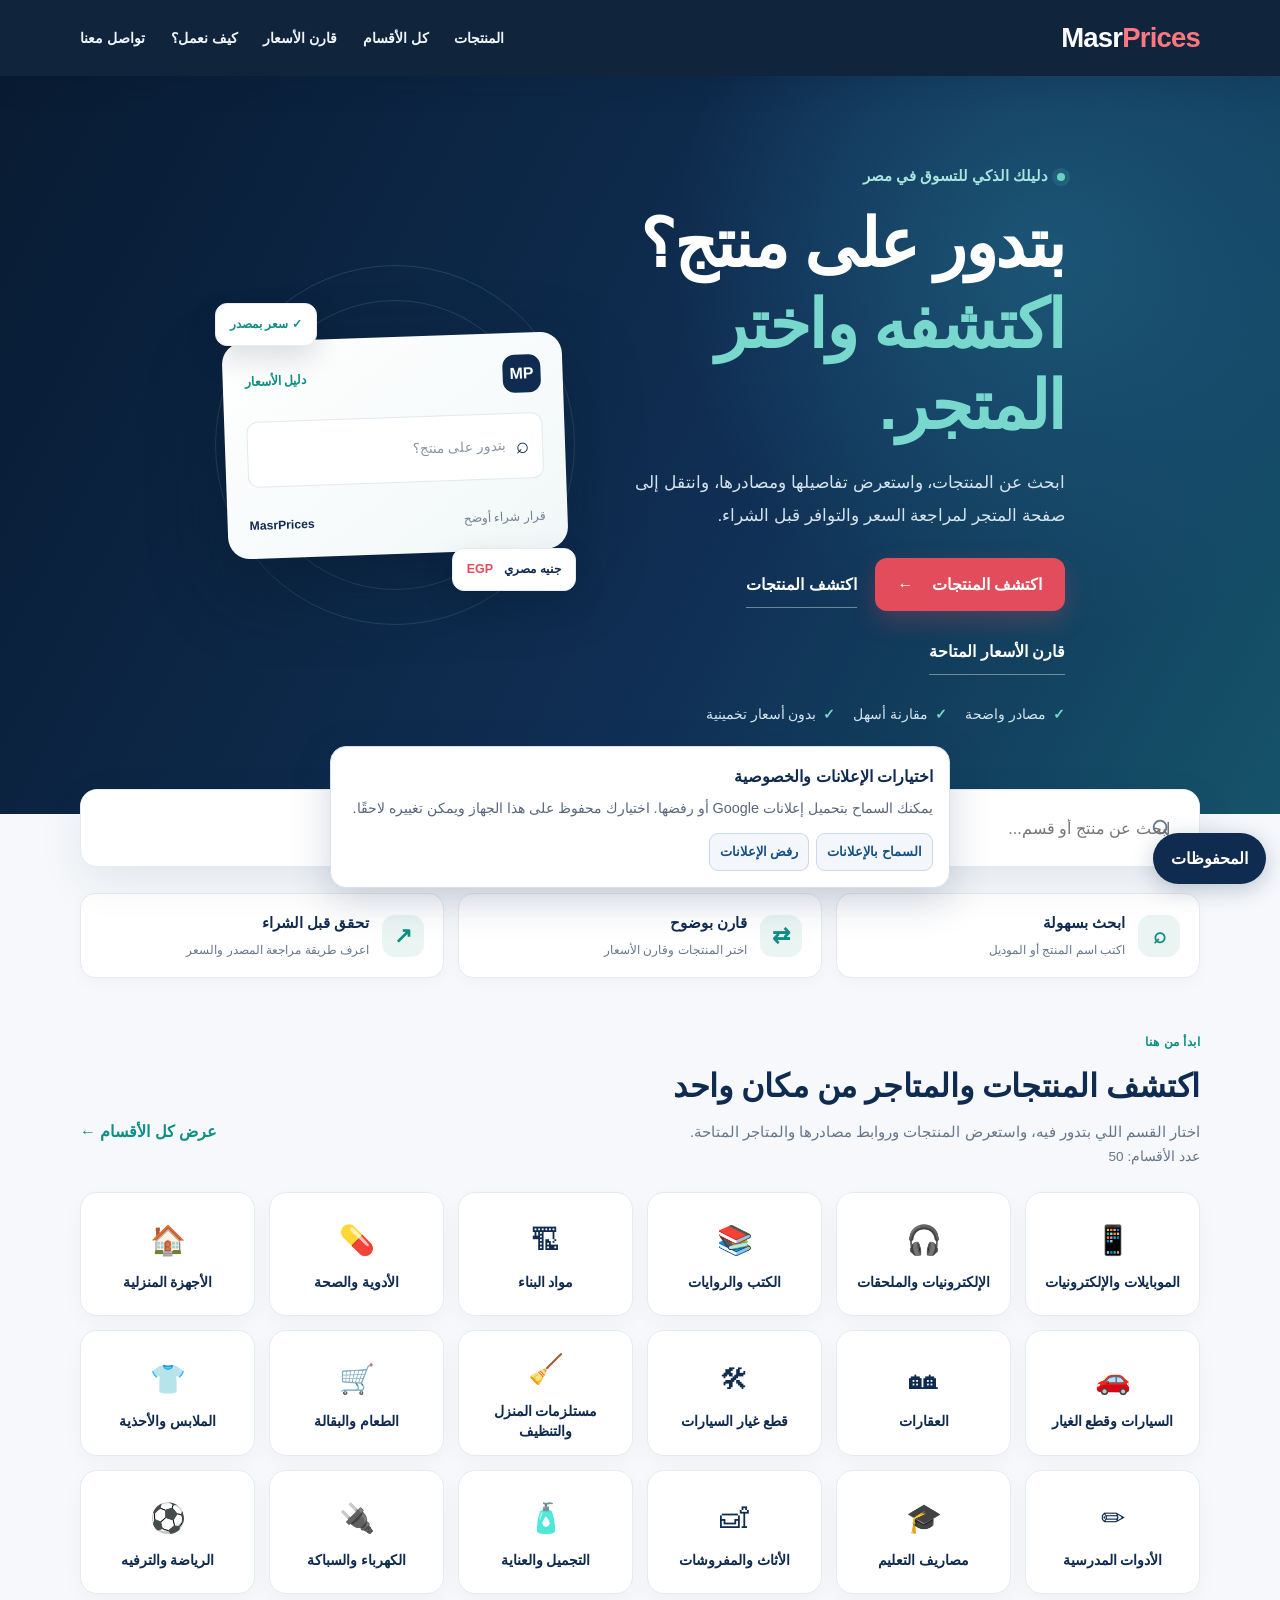
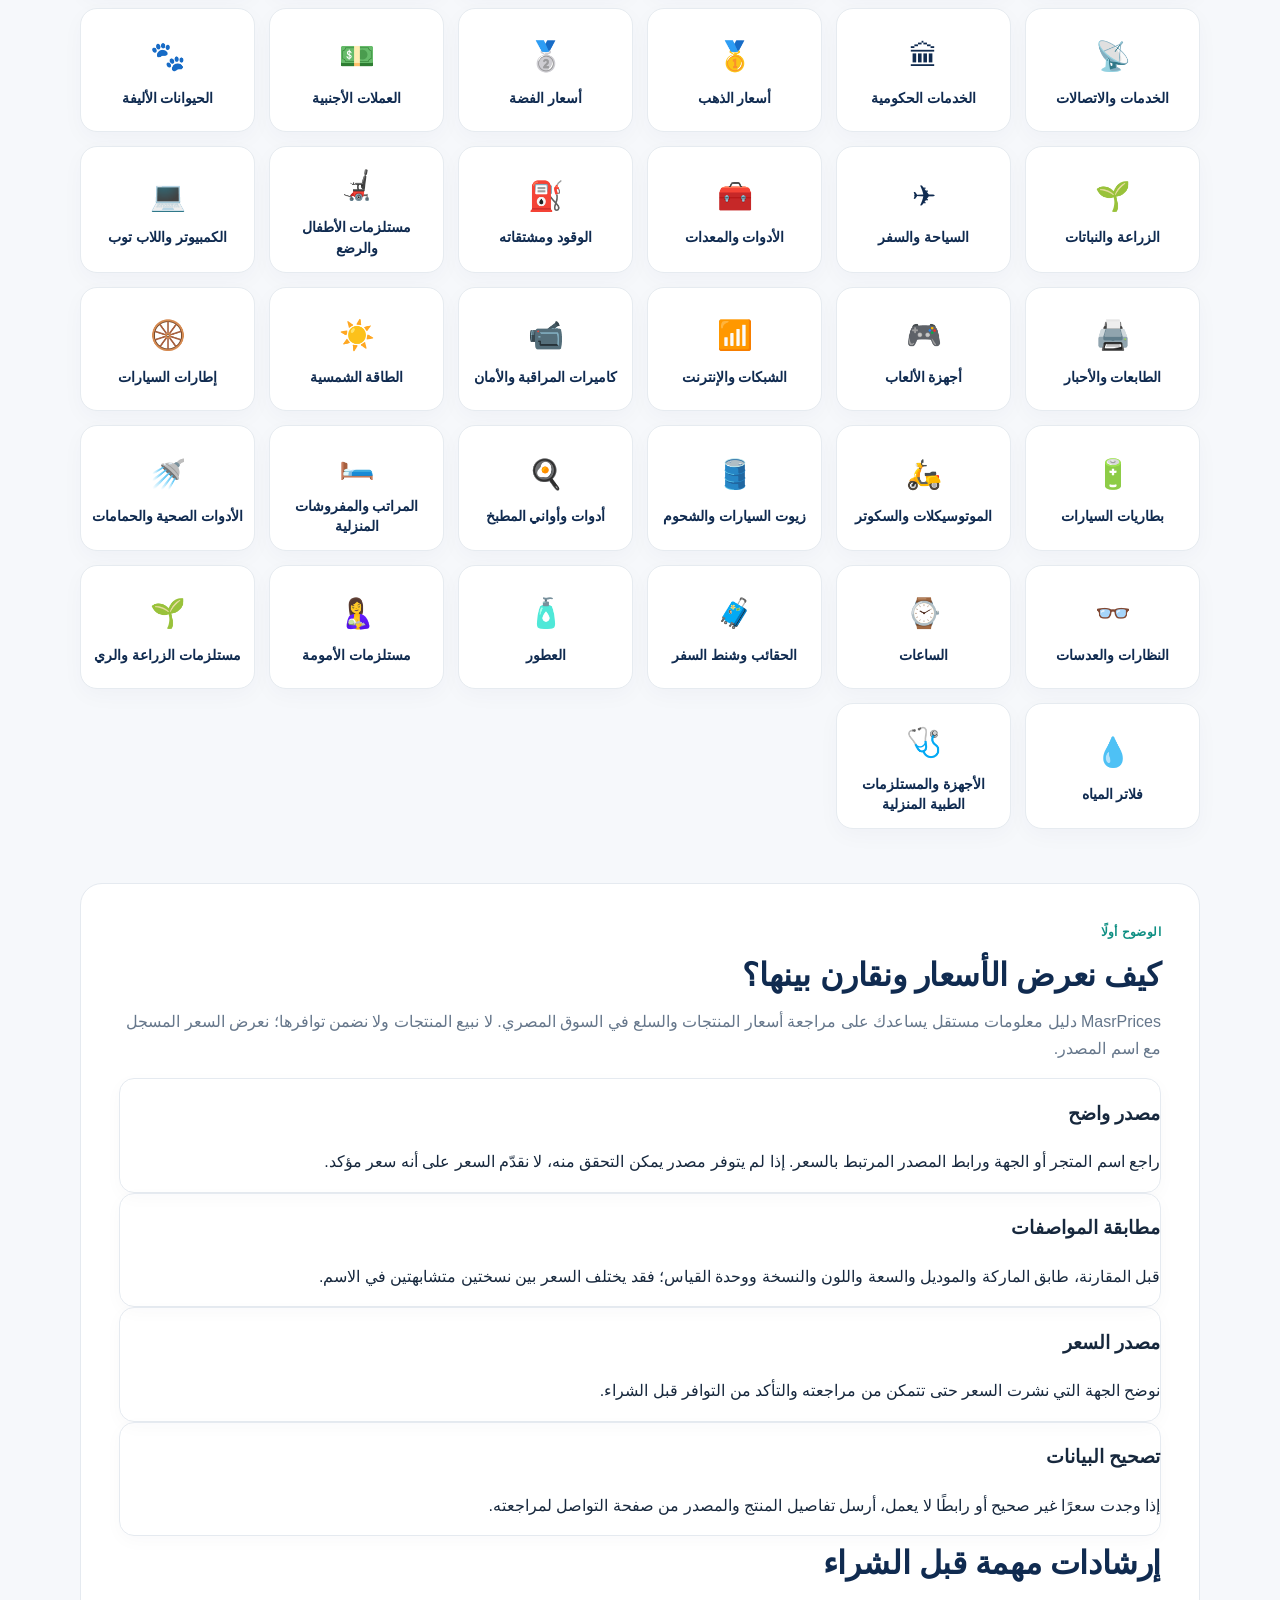
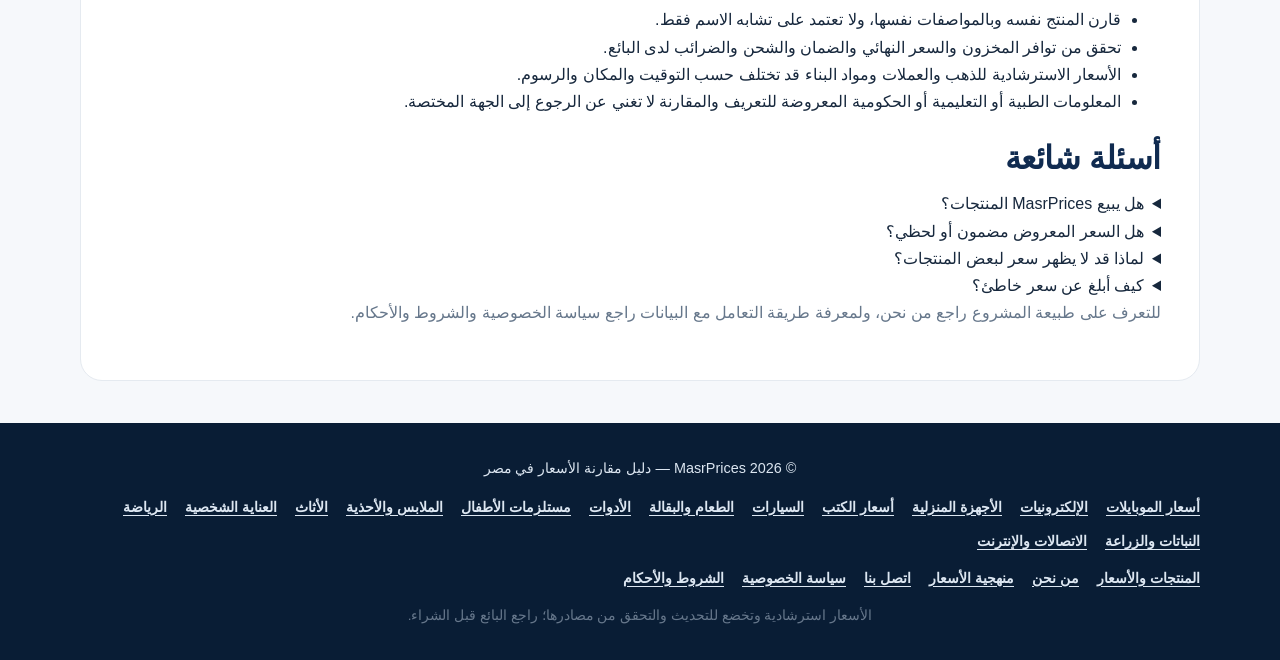
==== commit 06667a1e: "Position MasrPrices as product discovery and store referral guide" ====
--- a/index.html
+++ b/index.html
@@ -7,13 +7,13 @@
   <meta name="viewport" content="width=device-width, initial-scale=1.0">
   <meta name="google-adsense-account" content="ca-pub-7745184141725915">
   <meta name="theme-color" content="#102b50">
-  <meta name="description" content="قارن أسعار المنتجات في مصر: الموبايلات والإلكترونيات والأجهزة المنزلية ومواد البناء والكتب والسلع. راجع السعر المسجل ومصدره وتاريخ تحديثه في MasrPrices.">
+  <meta name="description" content="اكتشف المنتجات في مصر، وتصفح تفاصيلها وانتقل إلى المتاجر ومصادر الأسعار المتاحة من مكان واحد عبر MasrPrices.">
   <meta name="robots" content="index,follow,max-image-preview:large,max-snippet:-1,max-video-preview:-1">
   <meta name="application-name" content="MasrPrices">
   <meta name="twitter:card" content="summary_large_image">
   <meta property="og:type" content="website">
-  <meta property="og:title" content="أسعار المنتجات في مصر ومقارنة الأسعار | MasrPrices">
-  <meta property="og:description" content="قارن أسعار الموبايلات والأجهزة والسلع في مصر، وراجع مصادر الأسعار وتاريخ تحديثها.">
+  <meta property="og:title" content="اكتشف المنتجات والمتاجر في مصر | MasrPrices">
+  <meta property="og:description" content="اكتشف المنتجات في مصر، وراجع مصادرها وانتقل إلى المتاجر المتاحة من MasrPrices.">
   <meta property="og:url" content="https://masrprices.pages.dev/">
   <meta property="og:site_name" content="MasrPrices">
   <meta property="og:image" content="https://masrprices.pages.dev/assets/social-preview.svg">
@@ -24,7 +24,7 @@
   <link rel="canonical" href="https://masrprices.pages.dev/">
   <title>أسعار المنتجات في مصر ومقارنة الأسعار | MasrPrices</title>
   <link rel="icon" type="image/svg+xml" href="/assets/icon.svg">
-  <link rel="stylesheet" href="styles.css?v=global-currency-7">
+  <link rel="stylesheet" href="styles.css?v=compare-flow-20261117-1">
   <link rel="manifest" href="manifest.webmanifest">
   <script type="application/ld+json">{"@context":"https://schema.org","@type":"Organization","name":"MasrPrices","url":"https://masrprices.pages.dev/","logo":"https://masrprices.pages.dev/assets/icon.svg","description":"دليل مصري مستقل لمقارنة أسعار المنتجات والسلع مع عرض مصادر الأسعار.","email":"kerolesmalak780@gmail.com","contactPoint":{"@type":"ContactPoint","contactType":"customer support","url":"https://masrprices.pages.dev/contact.html","availableLanguage":["Arabic"]}}</script>
   <script type="application/ld+json">{"@context":"https://schema.org","@type":"WebSite","name":"MasrPrices","url":"https://masrprices.pages.dev/","inLanguage":"ar-EG"}</script>
@@ -35,7 +35,7 @@
   <header class="site-header"><div class="container header-content"><a class="logo" href="/" aria-label="MasrPrices الرئيسية">Masr<span>Prices</span></a><nav aria-label="القائمة الرئيسية"><a href="/products/">المنتجات</a><a href="/catalog/">كل الأقسام</a><a href="#categories">قارن الأسعار</a><a href="#price-methodology">كيف نعمل؟</a><a href="contact.html">تواصل معنا</a></nav></div></header>
 
   <main>
-    <section class="hero"><div class="container hero-layout"><div class="hero-copy"><p class="eyebrow"><span class="eyebrow-dot"></span> دليلك الذكي للتسوق في مصر</p><h1>قبل ما تشتري…<br><span>قارن السعر الصح.</span></h1><p>اكتشف أسعار المنتجات وقارن بين الخيارات، واعرف مصدر السعر وآخر تاريخ لتحديثه قبل ما تاخد قرار الشراء.</p><div class="hero-actions"><a class="primary-button" href="/products/">ابدأ المقارنة <span aria-hidden="true">←</span></a><a class="hero-secondary" href="/products/">اكتشف المنتجات</a><a class="hero-secondary comparison-select-button" href="/products/#compare-products">حدد المنتجات للمقارنة</a></div><div class="hero-assurances"><span><i>✓</i> مصادر واضحة</span><span><i>✓</i> مقارنة أسهل</span><span><i>✓</i> بدون أسعار تخمينية</span></div></div><div class="hero-visual" aria-hidden="true"><div class="visual-orbit orbit-one"></div><div class="visual-orbit orbit-two"></div><div class="visual-main-card"><div class="visual-card-top"><span class="visual-mark">MP</span><span class="visual-live">دليل الأسعار</span></div><div class="visual-search-line"><span class="visual-search-icon">⌕</span><span>بتدور على منتج؟</span></div><div class="visual-foot"><span>قرار شراء أوضح</span><strong>MasrPrices</strong></div></div><div class="visual-floating floating-check">✓ سعر بمصدر</div><div class="visual-floating floating-egp">جنيه مصري <b>EGP</b></div></div></div></section>
+    <section class="hero"><div class="container hero-layout"><div class="hero-copy"><p class="eyebrow"><span class="eyebrow-dot"></span> دليلك الذكي للتسوق في مصر</p><h1>بتدور على منتج؟<br><span>اكتشفه واختر المتجر.</span></h1><p>ابحث عن المنتجات، واستعرض تفاصيلها ومصادرها، وانتقل إلى صفحة المتجر لمراجعة السعر والتوافر قبل الشراء.</p><div class="hero-actions"><a class="primary-button" href="/products/">اكتشف المنتجات <span aria-hidden="true">←</span></a><a class="hero-secondary" href="/products/">اكتشف المنتجات</a><a class="hero-secondary comparison-select-button" href="/products/#compare-products">قارن الأسعار المتاحة</a></div><div class="hero-assurances"><span><i>✓</i> مصادر واضحة</span><span><i>✓</i> مقارنة أسهل</span><span><i>✓</i> بدون أسعار تخمينية</span></div></div><div class="hero-visual" aria-hidden="true"><div class="visual-orbit orbit-one"></div><div class="visual-orbit orbit-two"></div><div class="visual-main-card"><div class="visual-card-top"><span class="visual-mark">MP</span><span class="visual-live">دليل الأسعار</span></div><div class="visual-search-line"><span class="visual-search-icon">⌕</span><span>بتدور على منتج؟</span></div><div class="visual-foot"><span>قرار شراء أوضح</span><strong>MasrPrices</strong></div></div><div class="visual-floating floating-check">✓ سعر بمصدر</div><div class="visual-floating floating-egp">جنيه مصري <b>EGP</b></div></div></div></section>
 
     <section class="container search-section">
       <div class="search-control">
@@ -48,7 +48,7 @@
 
     <section class="container section" id="categories">
       <span id="markets" aria-hidden="true"></span>
-      <div class="section-heading"><div><p class="section-kicker">ابدأ من هنا</p><h2>تسوق بوعي، وقارن من مكان واحد</h2><p>اختار القسم اللي بتدور فيه، وبعدها راجع تفاصيل المنتجات والأسعار المتاحة.</p></div><a class="text-link" href="/catalog/">عرض كل الأقسام ←</a></div>
+      <div class="section-heading"><div><p class="section-kicker">ابدأ من هنا</p><h2>اكتشف المنتجات والمتاجر من مكان واحد</h2><p>اختار القسم اللي بتدور فيه، واستعرض المنتجات وروابط مصادرها والمتاجر المتاحة.</p></div><a class="text-link" href="/catalog/">عرض كل الأقسام ←</a></div>
       <p id="categoryCount" class="category-count" aria-live="polite"></p>
       <div class="category-grid" id="categoryGrid">
         <a class="category-card" href="#phoneCatalog" data-search="موبايلات إلكترونيات هواتف">&#x1F4F1; <strong>الموبايلات والإلكترونيات</strong></a>
--- a/styles.css
+++ b/styles.css
@@ -607,3 +607,127 @@
 .mp-flow-footer .mp-compare-open{background:#102b50;color:#fff}
 .mp-flow-footer .mp-compare-open:disabled{opacity:.4}
 @media(max-width:600px){.mp-picker-flow{padding:13px}.mp-flow-select{min-height:50px}.mp-flow-footer{display:grid;grid-template-columns:1fr 1fr}.mp-flow-footer .mp-simple-count{grid-column:1/-1;text-align:center}.mp-flow-footer .mp-compare-open,.mp-flow-footer .mp-compare-clear{width:100%;min-height:46px}}
+
+
+/* Single-action comparison interface with live incremental search */
+.mp-one-launch{display:flex;align-items:center;justify-content:center;width:100%;min-height:54px;padding:13px 18px;border:0;border-radius:13px;background:#0e8f83;color:#fff;font:inherit;font-size:1rem;font-weight:900;cursor:pointer;touch-action:manipulation}
+.mp-one-launch[hidden],.mp-one-panel[hidden]{display:none!important}
+.mp-one-panel{padding-top:15px}
+.mp-one-title{margin:0 0 5px;color:#102b50;font-size:1.12rem}
+.mp-one-hint{margin:0 0 13px;color:#68788d;font-size:.85rem}
+.mp-one-label{display:block;margin:10px 0 6px;color:#29435e;font-size:.88rem;font-weight:900}
+.mp-one-category,.mp-one-search{display:block;width:100%;min-height:51px;padding:11px 13px;border:1px solid #d6e1e9;border-radius:12px;background:#fff;color:#17324d;font:inherit;font-size:16px}
+.mp-one-search:focus,.mp-one-category:focus{outline:2px solid #0e8f83;outline-offset:1px;border-color:#0e8f83}
+.mp-one-results{display:grid;gap:5px;max-height:300px;overflow-y:auto;margin-top:8px;padding:5px;border:1px solid #dce5ef;border-radius:12px;background:#fff}
+.mp-one-results[hidden]{display:none!important}
+.mp-one-result{display:flex;flex-direction:column;align-items:flex-start;gap:3px;width:100%;padding:10px;border:0;border-bottom:1px solid #edf1f5;border-radius:8px;background:#fff;text-align:right;font:inherit;cursor:pointer;touch-action:manipulation}
+.mp-one-result:active,.mp-one-result:focus{background:#edf7f5;outline:2px solid #a6d9d1;outline-offset:-2px}
+.mp-one-result-name{color:#17324d;font-size:.9rem;font-weight:800}
+.mp-one-result-meta{color:#718096;font-size:.75rem}
+.mp-one-empty,.mp-one-empty-selected{margin:0;padding:12px;color:#68788d;font-size:.85rem}
+.mp-one-selected-title,.mp-one-compare-title{margin:16px 0 8px;color:#17324d;font-size:.96rem}
+.mp-one-selected-list{display:grid;gap:7px}
+.mp-one-chip{display:flex;align-items:center;justify-content:space-between;gap:8px;padding:9px 10px;border-radius:10px;background:#eaf6f3;color:#08786f;font-size:.83rem;font-weight:800}
+.mp-one-chip-name{min-width:0;overflow-wrap:anywhere}
+.mp-one-remove{flex:0 0 30px;width:30px;height:30px;border:1px solid #f0d4d7;border-radius:50%;background:#fff;color:#9b3440;font-size:1.2rem;cursor:pointer;touch-action:manipulation}
+.mp-one-progress{margin:10px 0 0;color:#68788d;font-size:.83rem}
+.mp-one-table-wrap{max-width:100%;overflow-x:auto;border:1px solid #dce5ef;border-radius:12px}
+.mp-one-table{width:100%;min-width:420px;border-collapse:collapse;background:#fff;font-size:.82rem}
+.mp-one-table th,.mp-one-table td{padding:10px;border-bottom:1px solid #edf1f5;text-align:right;vertical-align:top}
+.mp-one-table thead th{background:#f3f7fa;color:#17324d;font-weight:900}
+.mp-one-row-label{background:#f8fafc;color:#29435e;white-space:nowrap}
+.mp-one-lowest{color:#08786f;font-weight:900;background:#effaf6}
+.mp-one-lowest-tag{display:block;margin-bottom:4px;color:#08786f;font-size:.72rem}
+@media(max-width:600px){.mp-one-launch{min-height:52px}.mp-one-table{font-size:.77rem}.mp-one-table th,.mp-one-table td{padding:8px}}
+
+/* Modern app-style product search and full 50-category selector */
+.mp-modern-picker{padding:18px;margin:18px 0 22px;border:1px solid #e1e9f0;border-radius:22px;background:linear-gradient(180deg,#fff 0%,#fbfdff 100%);box-shadow:0 12px 34px rgba(16,43,80,.07)}
+.mp-modern-panel[hidden],.mp-modern-picker .mp-one-launch[hidden]{display:none!important}
+.mp-modern-title{margin:0;color:#102b50;font-size:1.35rem;font-weight:950;line-height:1.5}
+.mp-modern-sub{margin:4px 0 17px;color:#758397;font-size:.88rem;line-height:1.7}
+.mp-modern-label{display:block;margin:0 0 7px;color:#29435e;font-size:.86rem;font-weight:900}
+.mp-modern-category{display:block;width:100%;min-height:52px;padding:11px 14px;margin-bottom:12px;border:1px solid #dce5ed;border-radius:14px;background:#f8fafc;color:#17324d;font:inherit;font-size:16px;outline:none}
+.mp-modern-category:focus{border-color:#0e8f83;box-shadow:0 0 0 4px rgba(14,143,131,.11)}
+.mp-modern-search-wrap{position:relative;display:flex;align-items:center;min-height:58px;border:1.5px solid #dce5ed;border-radius:17px;background:#fff;box-shadow:0 4px 14px rgba(16,43,80,.035);transition:border-color .18s,box-shadow .18s}
+.mp-modern-search-wrap:focus-within{border-color:#0e8f83;box-shadow:0 0 0 4px rgba(14,143,131,.11)}
+.mp-modern-search-icon{flex:0 0 42px;text-align:center;color:#0e8f83;font-size:1.8rem;line-height:1}
+.mp-modern-search{width:100%;min-width:0;min-height:54px;padding:10px 4px;border:0!important;outline:0!important;background:transparent!important;box-shadow:none!important;color:#17324d;font:inherit;font-size:16px}
+.mp-modern-search::placeholder{color:#9aa6b4}
+.mp-modern-clear{flex:0 0 34px;width:34px;height:34px;margin-inline:8px;border:0;border-radius:50%;background:#eef3f6;color:#617286;font-size:1.35rem;cursor:pointer}
+.mp-modern-clear[hidden]{display:none!important}
+.mp-modern-results{display:grid;gap:6px;max-height:340px;overflow-y:auto;margin-top:9px;padding:6px;border:1px solid #e4ebf1;border-radius:16px;background:#fff;box-shadow:0 12px 28px rgba(16,43,80,.08)}
+.mp-modern-results[hidden]{display:none!important}
+.mp-modern-result{display:flex;align-items:center;justify-content:space-between;gap:12px;width:100%;padding:12px;border:0;border-radius:11px;background:#fff;text-align:right;font:inherit;cursor:pointer;touch-action:manipulation;transition:background .15s}
+.mp-modern-result:hover,.mp-modern-result:focus-visible,.mp-modern-result:active{background:#f0f8f6;outline:0}
+.mp-modern-result-info{display:flex;min-width:0;flex-direction:column;gap:3px}
+.mp-modern-result-info strong{color:#17324d;font-size:.9rem;line-height:1.5}
+.mp-modern-result-info small{color:#8794a3;font-size:.75rem}
+.mp-modern-add{display:grid;place-items:center;flex:0 0 32px;width:32px;height:32px;border-radius:11px;background:#e9f6f3;color:#078477;font-size:1.15rem;font-weight:900}
+.mp-modern-empty{margin:0;padding:16px;color:#758397;text-align:center;font-size:.86rem;line-height:1.8}
+.mp-modern-section-title{margin:18px 0 9px;color:#17324d;font-size:1rem;font-weight:900}
+@media(max-width:600px){.mp-modern-picker{padding:15px;border-radius:18px}.mp-modern-title{font-size:1.2rem}.mp-modern-search-wrap{min-height:56px}}
+
+/* Larger, clearer product selection experience */
+.mp-modern-picker{padding:24px;margin:24px 0 30px;border:2px solid #dce7ee;border-radius:26px;box-shadow:0 16px 38px rgba(16,43,80,.10)}
+.mp-modern-title{font-size:1.65rem;line-height:1.55;margin-bottom:5px}
+.mp-modern-sub{font-size:1.05rem;line-height:1.85;margin:7px 0 22px}
+.mp-modern-label{font-size:1.08rem;margin:0 0 10px}
+.mp-modern-category{min-height:68px;padding:15px 18px;margin-bottom:18px;border:2px solid #dce5ed;border-radius:17px;font-size:1.08rem;font-weight:700}
+.mp-modern-search-wrap{min-height:76px;border-width:2px;border-radius:20px}
+.mp-modern-search-icon{flex-basis:58px;font-size:2.2rem}
+.mp-modern-search{min-height:72px;padding:13px 8px;font-size:1.12rem}
+.mp-modern-search::placeholder{font-size:1.02rem}
+.mp-modern-clear{flex-basis:42px;width:42px;height:42px;font-size:1.6rem}
+.mp-modern-results{gap:9px;max-height:460px;margin-top:13px;padding:9px;border-radius:19px}
+.mp-modern-result{min-height:76px;padding:15px 16px;border-radius:14px;border-bottom:1px solid #edf1f5}
+.mp-modern-result-info{gap:7px}
+.mp-modern-result-info strong{font-size:1.05rem;line-height:1.65}
+.mp-modern-result-info small{font-size:.9rem}
+.mp-modern-add{flex-basis:42px;width:42px;height:42px;border-radius:13px;font-size:1.5rem}
+.mp-modern-empty{padding:24px;font-size:1rem;line-height:1.9}
+.mp-modern-section-title{margin:25px 0 13px;font-size:1.2rem}
+.mp-one-launch{min-height:70px;border-radius:18px;font-size:1.2rem;box-shadow:0 8px 18px rgba(14,143,131,.18)}
+.mp-one-chip{min-height:58px;padding:13px 15px;border-radius:14px;font-size:1rem}
+.mp-one-remove{flex-basis:38px;width:38px;height:38px;font-size:1.5rem}
+.mp-one-progress,.mp-one-empty-selected{font-size:.98rem;padding:15px}
+@media(max-width:600px){
+ .mp-modern-picker{padding:19px;margin:18px 0 24px;border-radius:22px}
+ .mp-modern-title{font-size:1.42rem}
+ .mp-modern-sub{font-size:.98rem}
+ .mp-modern-category{min-height:64px;font-size:1rem}
+ .mp-modern-search-wrap{min-height:70px}
+ .mp-modern-search{min-height:66px;font-size:1.05rem}
+ .mp-modern-search::placeholder{font-size:.95rem}
+ .mp-modern-result{min-height:72px;padding:13px}
+ .mp-modern-result-info strong{font-size:1rem}
+ .mp-modern-result-info small{font-size:.84rem}
+ .mp-modern-add{flex-basis:40px;width:40px;height:40px}
+ .mp-one-launch{min-height:66px;font-size:1.12rem}
+}
+
+/* Complete comparison picker redesign */
+.mpx-shell{margin:22px 0 30px;padding:0;border:1px solid #dce6ee;border-radius:26px;background:#fff;overflow:hidden;box-shadow:0 18px 50px rgba(15,42,73,.12);direction:rtl}
+.mpx-launch{display:flex;align-items:center;gap:15px;width:100%;min-height:100px;padding:20px 22px;border:0;background:linear-gradient(120deg,#0b766f,#11998c);color:#fff;text-align:right;font:inherit;cursor:pointer}
+.mpx-launch[hidden],.mpx-panel[hidden]{display:none!important}
+.mpx-launch-icon{display:grid;place-items:center;flex:0 0 54px;height:54px;border-radius:18px;background:#ffffff25;font-size:2rem}
+.mpx-launch>span:nth-child(2){display:grid;gap:5px;flex:1}.mpx-launch b{font-size:1.2rem}.mpx-launch small{font-size:.9rem;color:#e0f5f2}.mpx-launch-arrow{font-size:1.8rem}
+.mpx-panel{padding:24px;background:linear-gradient(180deg,#f8fbfd,#fff 300px)}
+.mpx-top{padding:4px 2px 18px}.mpx-eyebrow{display:inline-flex;padding:6px 11px;border-radius:30px;background:#e4f5f1;color:#08796f;font-size:.8rem;font-weight:900}
+.mpx-heading{margin:12px 0 5px;color:#142f4b;font-size:1.55rem;line-height:1.5}.mpx-description{margin:0;color:#708095;font-size:.98rem;line-height:1.8}
+.mpx-searchbox{display:flex;align-items:center;gap:10px;min-height:68px;padding:0 17px;border:2px solid #dce6ed;border-radius:18px;background:#fff;box-shadow:0 6px 18px #1836530b;transition:.2s}
+.mpx-searchbox:focus-within{border-color:#0e9387;box-shadow:0 0 0 4px #0e93871c}
+.mpx-search-symbol{color:#0c8c80;font-size:2rem}.mpx-search{width:100%;min-width:0;min-height:62px;border:0!important;outline:0!important;background:transparent!important;box-shadow:none!important;color:#16334e;font:inherit;font-size:1.05rem}.mpx-clear{width:36px;height:36px;border:0;border-radius:50%;background:#eef3f6;color:#617286;font-size:1.4rem}.mpx-clear[hidden]{display:none}
+.mpx-selectedbar{margin:20px 0;padding:16px;border:1px solid #cce9e3;border-radius:18px;background:#eff9f6}.mpx-selected-heading{display:flex;justify-content:space-between;align-items:center;color:#164c48;font-size:1rem}.mpx-count{padding:4px 10px;border-radius:20px;background:#d9f1eb;color:#08796f;font-size:.83rem;font-weight:900}.mpx-chips{display:grid;gap:8px;margin-top:12px}.mpx-chip{display:flex;align-items:center;justify-content:space-between;gap:10px;min-height:48px;padding:9px 12px;border-radius:12px;background:#fff;color:#193b50;font-weight:800}.mpx-chip button{flex:0 0 32px;width:32px;height:32px;border:0;border-radius:50%;background:#fff0f0;color:#b4444c;font-size:1.35rem}
+.mpx-section-head{display:flex;align-items:center;justify-content:space-between;gap:10px;margin:22px 0 11px}.mpx-section-head h3{margin:0;color:#18344f;font-size:1.12rem}.mpx-section-head span{color:#8492a2;font-size:.82rem}
+.mpx-cat-search{width:100%;min-height:50px;margin-bottom:12px;padding:10px 14px;border:1px solid #dce6ed;border-radius:13px;background:#fff;color:#17324d;font:inherit;font-size:1rem;outline:none}.mpx-cat-search:focus{border-color:#0e9387}
+.mpx-category-grid{display:grid;grid-template-columns:repeat(2,minmax(0,1fr));gap:9px;max-height:390px;overflow:auto;padding:2px}
+.mpx-category{display:flex;align-items:center;gap:10px;min-width:0;min-height:76px;padding:10px;border:1px solid #e0e8ef;border-radius:15px;background:#fff;text-align:right;font:inherit;cursor:pointer;transition:.16s}
+.mpx-category:disabled{opacity:.48;cursor:default;background:#f7f9fb}.mpx-category.is-active{border:2px solid #0b9184;background:#eaf7f4;box-shadow:0 4px 12px #0b91841a}
+.mpx-cat-icon{display:grid;place-items:center;flex:0 0 40px;height:40px;border-radius:12px;background:#f0f5f8;font-size:1.3rem}.mpx-category.is-active .mpx-cat-icon{background:#d2eee7}
+.mpx-cat-text{display:grid;gap:4px;min-width:0;flex:1}.mpx-cat-text b{color:#203c56;font-size:.83rem;line-height:1.45}.mpx-cat-text small{color:#8a98a6;font-size:.72rem}.mpx-cat-chevron{color:#9aa8b5;font-size:1.4rem}
+.mpx-results{display:grid;gap:8px;max-height:440px;overflow:auto}.mpx-product{display:flex;align-items:center;justify-content:space-between;gap:12px;width:100%;min-height:72px;padding:13px 15px;border:1px solid #e3eaf0;border-radius:15px;background:#fff;text-align:right;font:inherit;cursor:pointer;transition:.15s}.mpx-product:active{border-color:#0e9387;background:#f1faf8}.mpx-product-details{display:grid;gap:6px;min-width:0}.mpx-product-details b{color:#183750;font-size:.94rem;line-height:1.5}.mpx-product-details small{color:#8291a0;font-size:.8rem}.mpx-product-add{display:grid;place-items:center;flex:0 0 38px;height:38px;border-radius:12px;background:#e6f5f1;color:#087d72;font-size:1.5rem;font-weight:900}
+.mpx-empty{padding:22px;border:1px dashed #d6e1e9;border-radius:15px;background:#fff;color:#8492a0;text-align:center;font-size:.9rem;line-height:1.9}
+.mpx-footer{display:flex;justify-content:space-between;align-items:center;gap:12px;margin-top:18px;padding-top:15px;border-top:1px solid #e8eef2}.mpx-status{color:#6d7e8e;font-size:.85rem}.mpx-reset{padding:9px 13px;border:1px solid #e5d8d9;border-radius:11px;background:#fff;color:#a44b52;font:inherit;font-size:.83rem}
+.mpx-compare{margin-top:20px;padding:16px;border:1px solid #dce7ed;border-radius:18px;background:#fff}.mpx-compare h3{margin:0 0 13px;color:#17344e;font-size:1.1rem}.mpx-table-wrap{overflow-x:auto}.mpx-table{width:100%;min-width:400px;border-collapse:collapse;font-size:.85rem}.mpx-table th,.mpx-table td{padding:12px;border-bottom:1px solid #edf1f4;text-align:right;vertical-align:top}.mpx-table thead th{background:#f2f7f9;color:#1a3a54}.mpx-low{background:#e8f7f1;color:#08796f;font-weight:900}.mpx-product-link{display:inline-flex;margin:12px 8px 0 0;padding:8px 12px;border-radius:10px;background:#eef6f8;color:#126b76;text-decoration:none;font-size:.85rem}
+@media(min-width:700px){.mpx-category-grid{grid-template-columns:repeat(3,minmax(0,1fr));max-height:460px}.mpx-panel{padding:30px}.mpx-shell{max-width:100%}}
+@media(max-width:600px){.mpx-panel{padding:17px}.mpx-heading{font-size:1.32rem}.mpx-launch{min-height:90px;padding:16px}.mpx-launch b{font-size:1.05rem}.mpx-category{min-height:72px;padding:8px}.mpx-cat-icon{flex-basis:34px;height:34px;font-size:1.1rem}.mpx-cat-text b{font-size:.76rem}.mpx-footer{align-items:flex-start;flex-direction:column}.mpx-reset{width:100%;min-height:44px}}
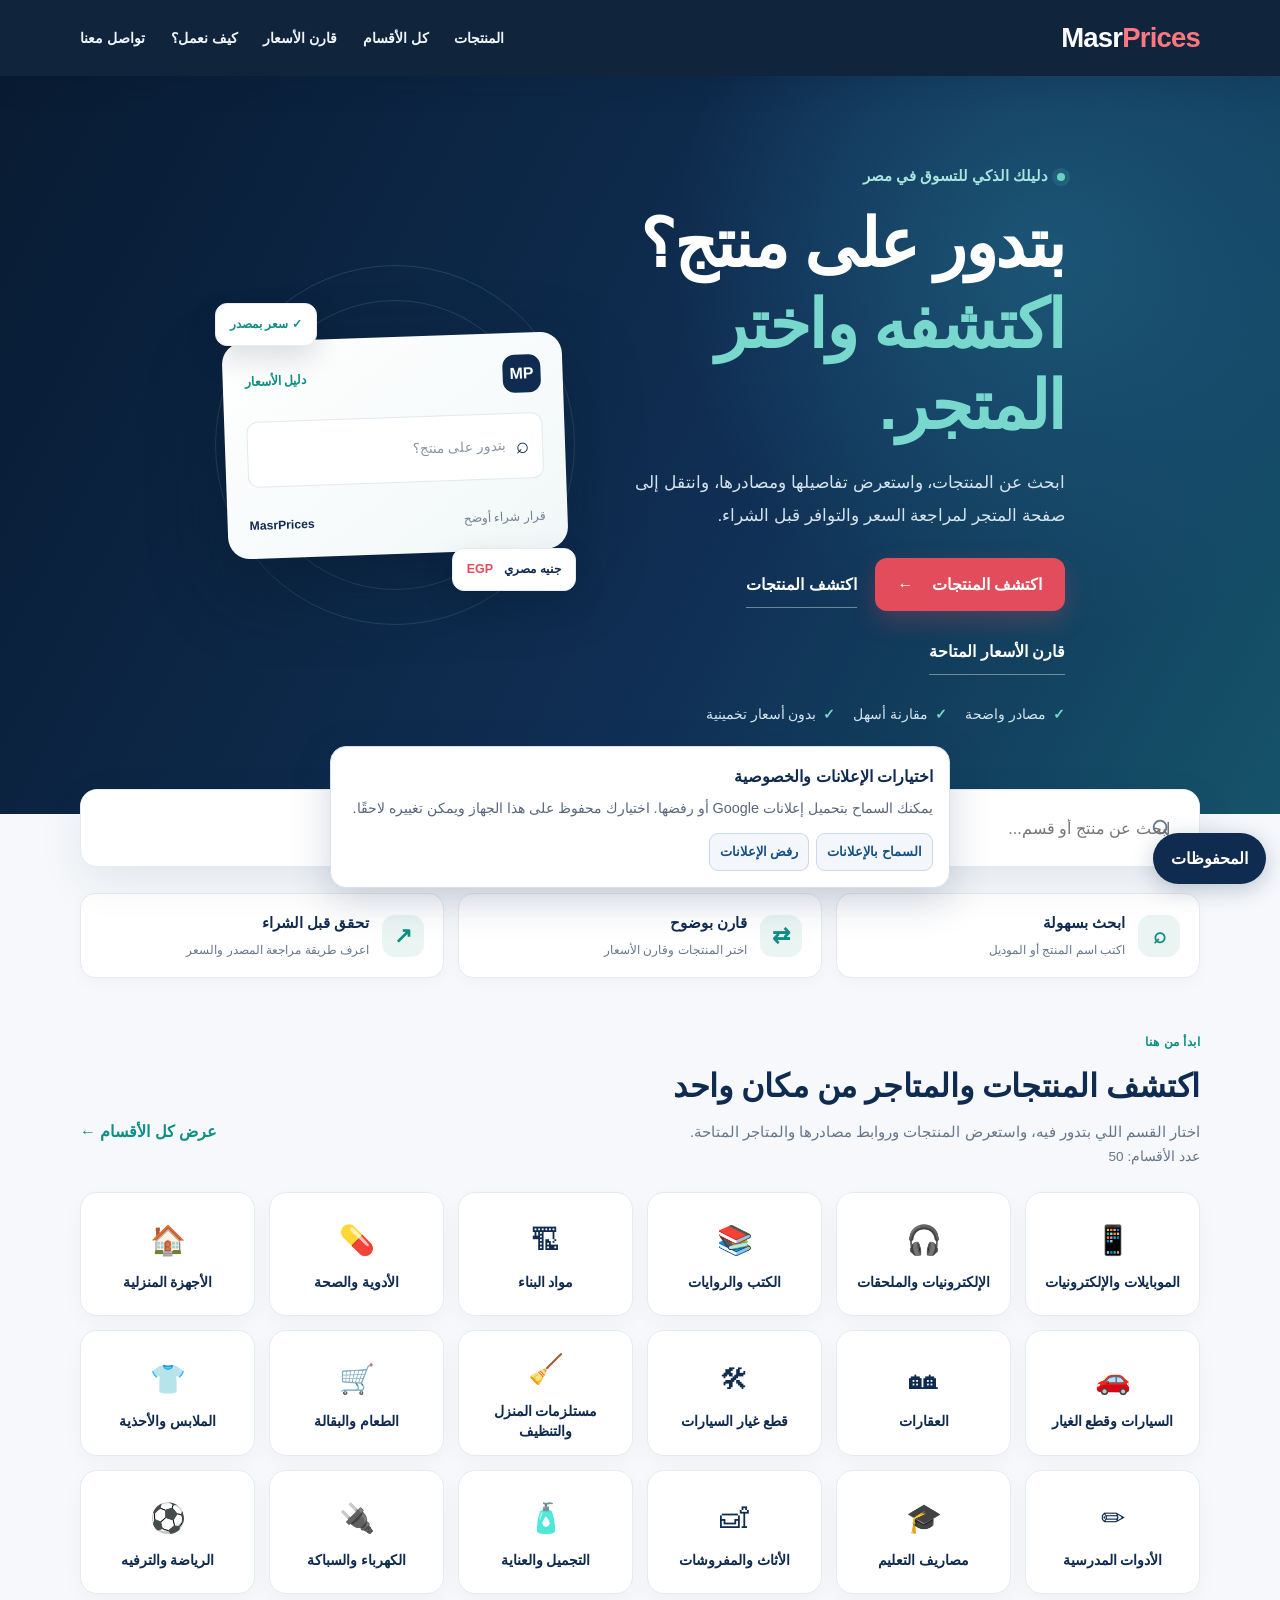
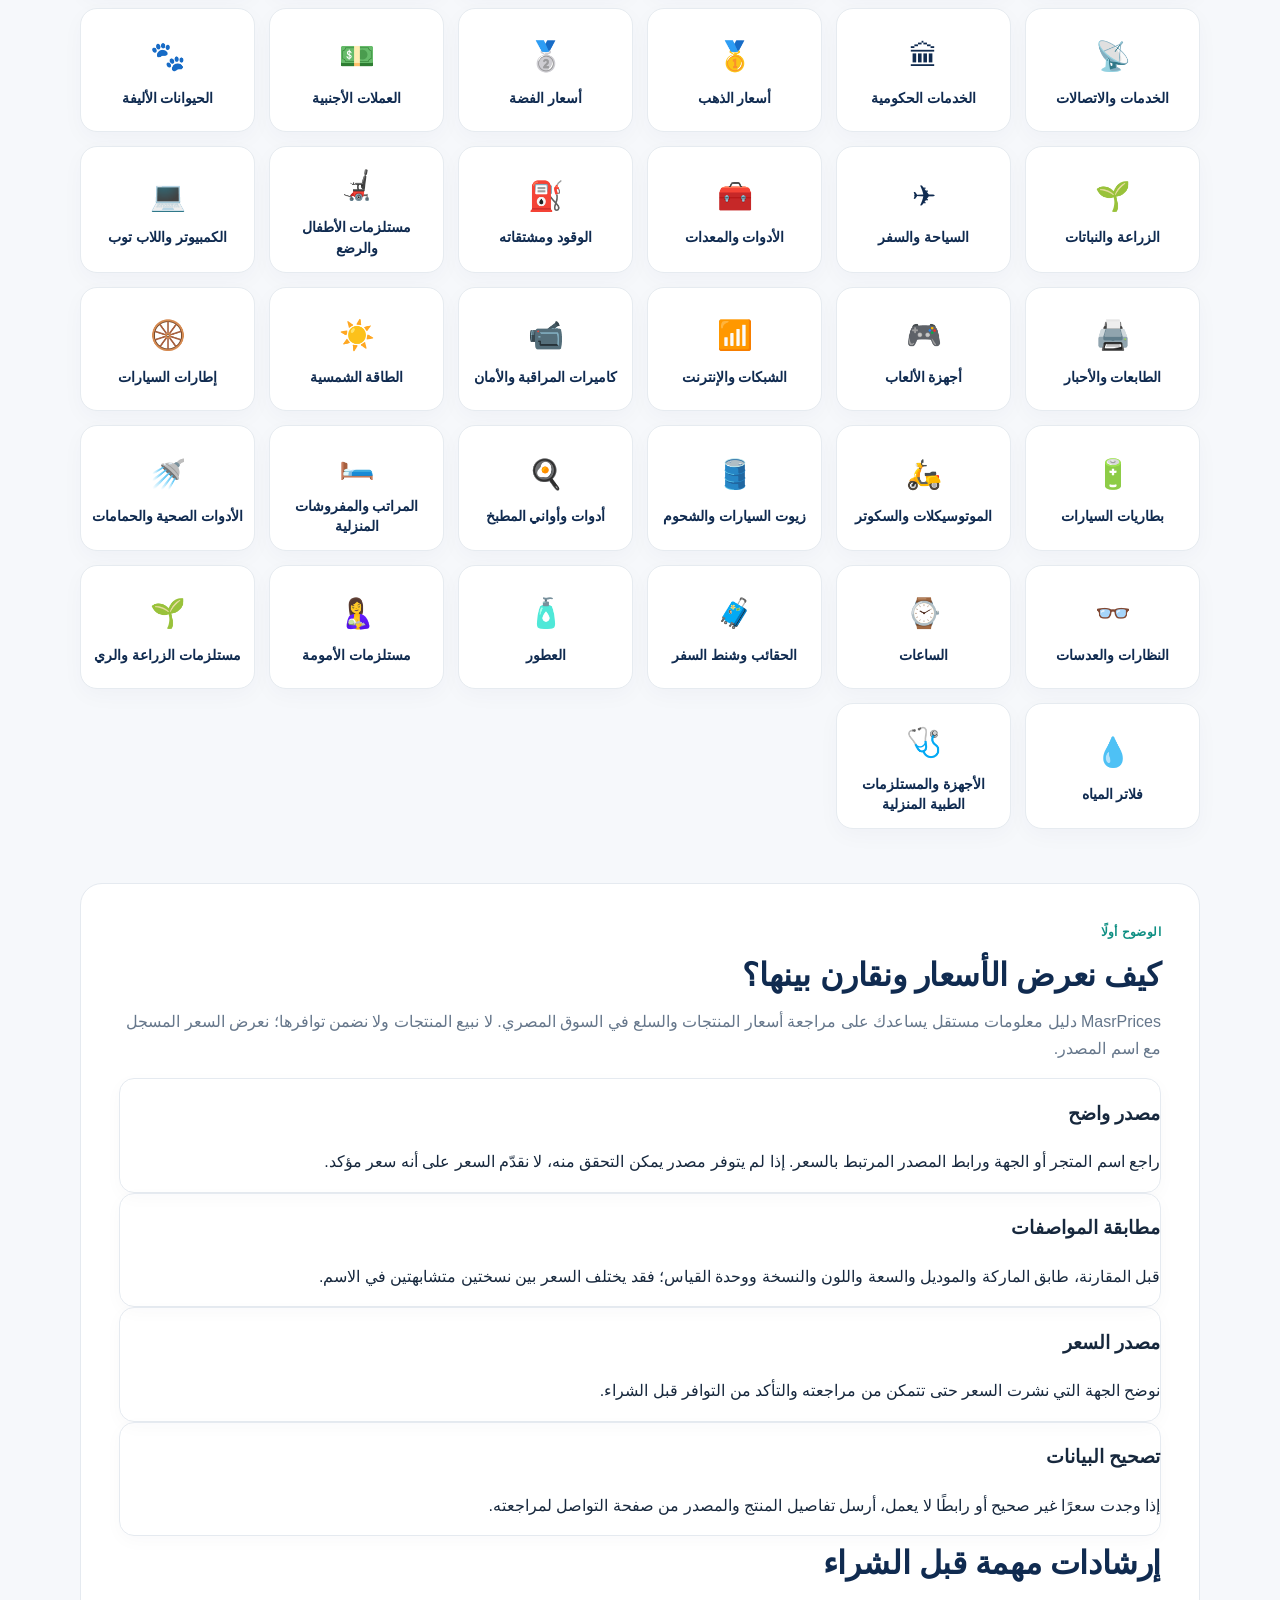
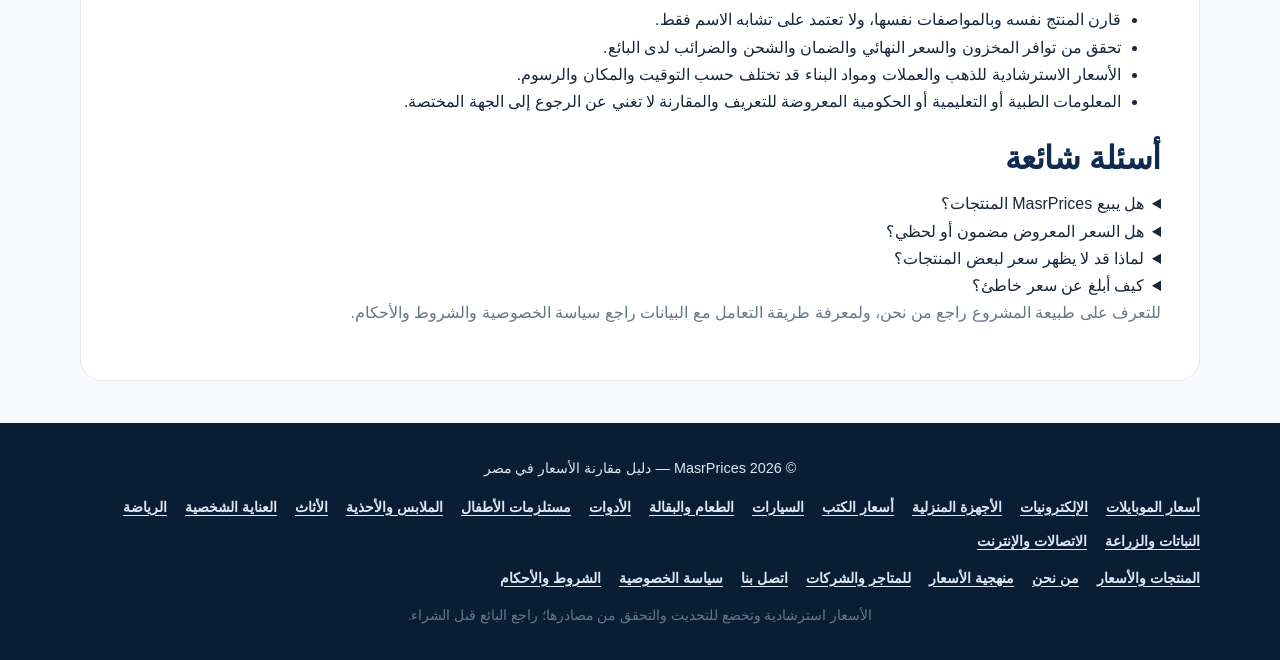
==== commit 793289c0: "Link merchant partnership page from homepage" ====
--- a/index.html
+++ b/index.html
@@ -595,7 +595,7 @@
       <details><summary>كيف أبلغ عن سعر خاطئ؟</summary><p>استخدم صفحة <a href="contact.html">اتصل بنا</a> وأرسل اسم المنتج والسعر الصحيح ورابط المصدر إن توفر.</p></details>
       <p>للتعرف على طبيعة المشروع راجع <a href="about.html">من نحن</a>، ولمعرفة طريقة التعامل مع البيانات راجع <a href="privacy.html">سياسة الخصوصية</a> و<a href="terms.html">الشروط والأحكام</a>.</p>
     </section>
-    <footer><div class="container"><p>© 2026 MasrPrices — دليل مقارنة الأسعار في مصر</p><nav class="footer-links" aria-label="الأقسام الرئيسية"><a href="/category/phones/">أسعار الموبايلات</a><a href="/category/electronics/">الإلكترونيات</a><a href="/category/home-appliances/">الأجهزة المنزلية</a><a href="/category/books/">أسعار الكتب</a><a href="/category/cars/">السيارات</a><a href="/category/groceries/">الطعام والبقالة</a><a href="/category/tools/">الأدوات</a><a href="/category/baby/">مستلزمات الأطفال</a><a href="/category/clothing/">الملابس والأحذية</a><a href="/category/furniture/">الأثاث</a><a href="/category/personal-care/">العناية الشخصية</a><a href="/category/sports/">الرياضة</a><a href="/category/plants/">النباتات والزراعة</a><a href="/category/telecom/">الاتصالات والإنترنت</a></nav><nav class="footer-links" aria-label="روابط الموقع"><a href="products/">المنتجات والأسعار</a><a href="about.html">من نحن</a><a href="methodology.html">منهجية الأسعار</a><a href="contact.html">اتصل بنا</a><a href="privacy.html">سياسة الخصوصية</a><a href="terms.html">الشروط والأحكام</a></nav><p class="footer-note">الأسعار استرشادية وتخضع للتحديث والتحقق من مصادرها؛ راجع البائع قبل الشراء.</p></div></footer>
+    <footer><div class="container"><p>© 2026 MasrPrices — دليل مقارنة الأسعار في مصر</p><nav class="footer-links" aria-label="الأقسام الرئيسية"><a href="/category/phones/">أسعار الموبايلات</a><a href="/category/electronics/">الإلكترونيات</a><a href="/category/home-appliances/">الأجهزة المنزلية</a><a href="/category/books/">أسعار الكتب</a><a href="/category/cars/">السيارات</a><a href="/category/groceries/">الطعام والبقالة</a><a href="/category/tools/">الأدوات</a><a href="/category/baby/">مستلزمات الأطفال</a><a href="/category/clothing/">الملابس والأحذية</a><a href="/category/furniture/">الأثاث</a><a href="/category/personal-care/">العناية الشخصية</a><a href="/category/sports/">الرياضة</a><a href="/category/plants/">النباتات والزراعة</a><a href="/category/telecom/">الاتصالات والإنترنت</a></nav><nav class="footer-links" aria-label="روابط الموقع"><a href="products/">المنتجات والأسعار</a><a href="about.html">من نحن</a><a href="methodology.html">منهجية الأسعار</a><a href="partners.html">للمتاجر والشركات</a><a href="contact.html">اتصل بنا</a><a href="privacy.html">سياسة الخصوصية</a><a href="terms.html">الشروط والأحكام</a></nav><p class="footer-note">الأسعار استرشادية وتخضع للتحديث والتحقق من مصادرها؛ راجع البائع قبل الشراء.</p></div></footer>
 
 
   <script src="app.js?v=global-currency-7"></script>
